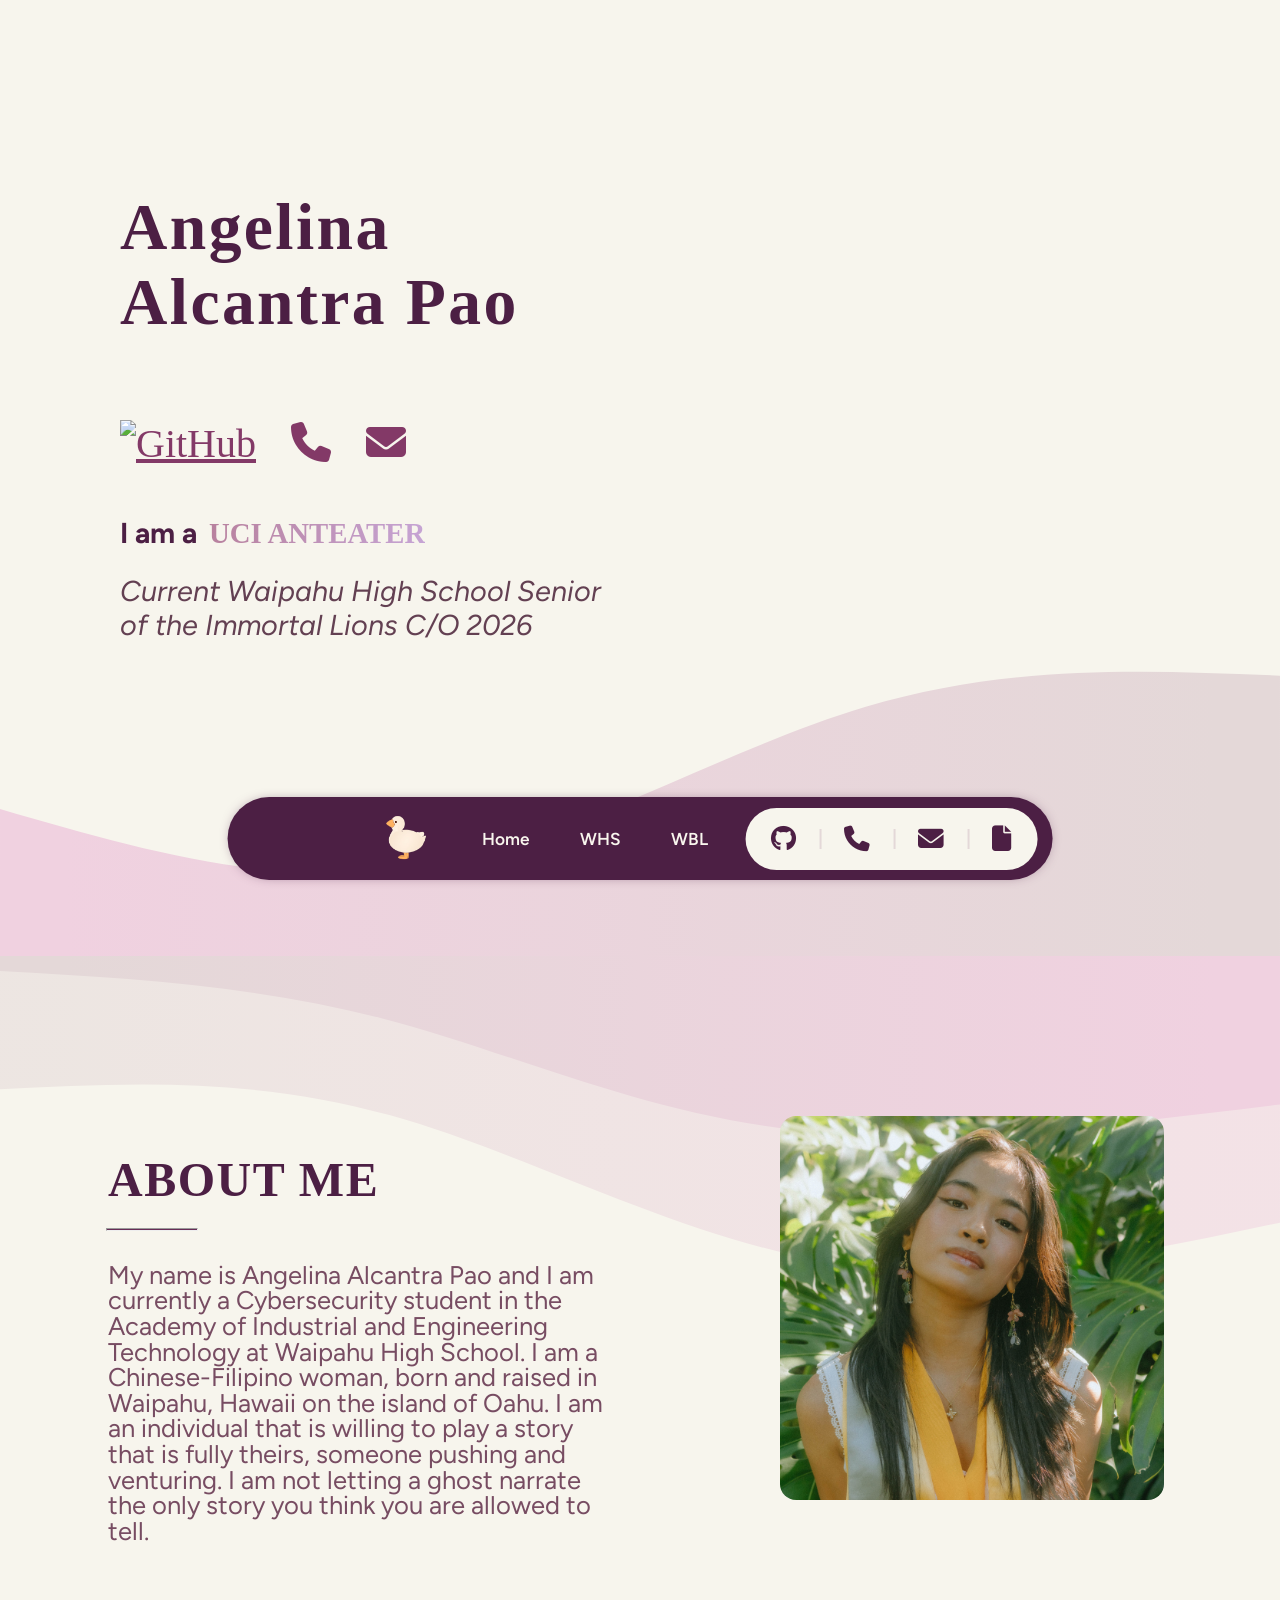
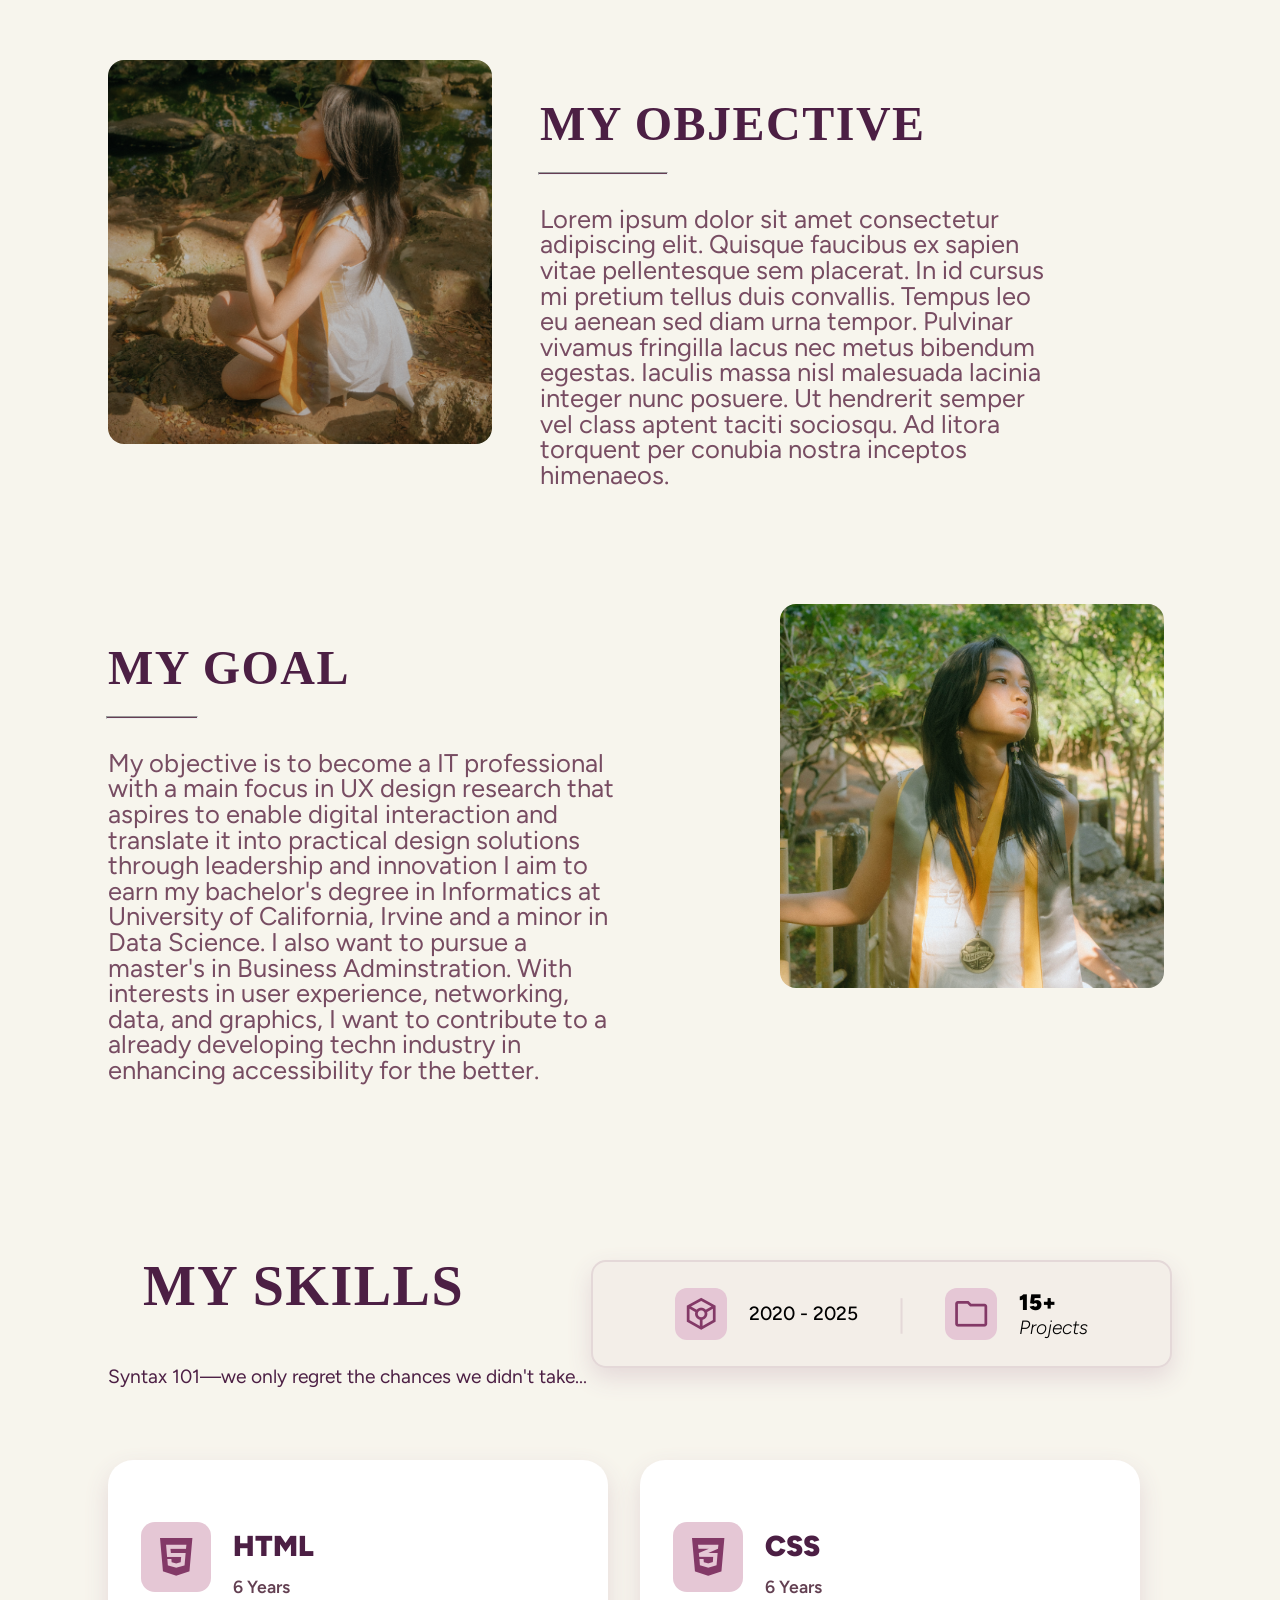
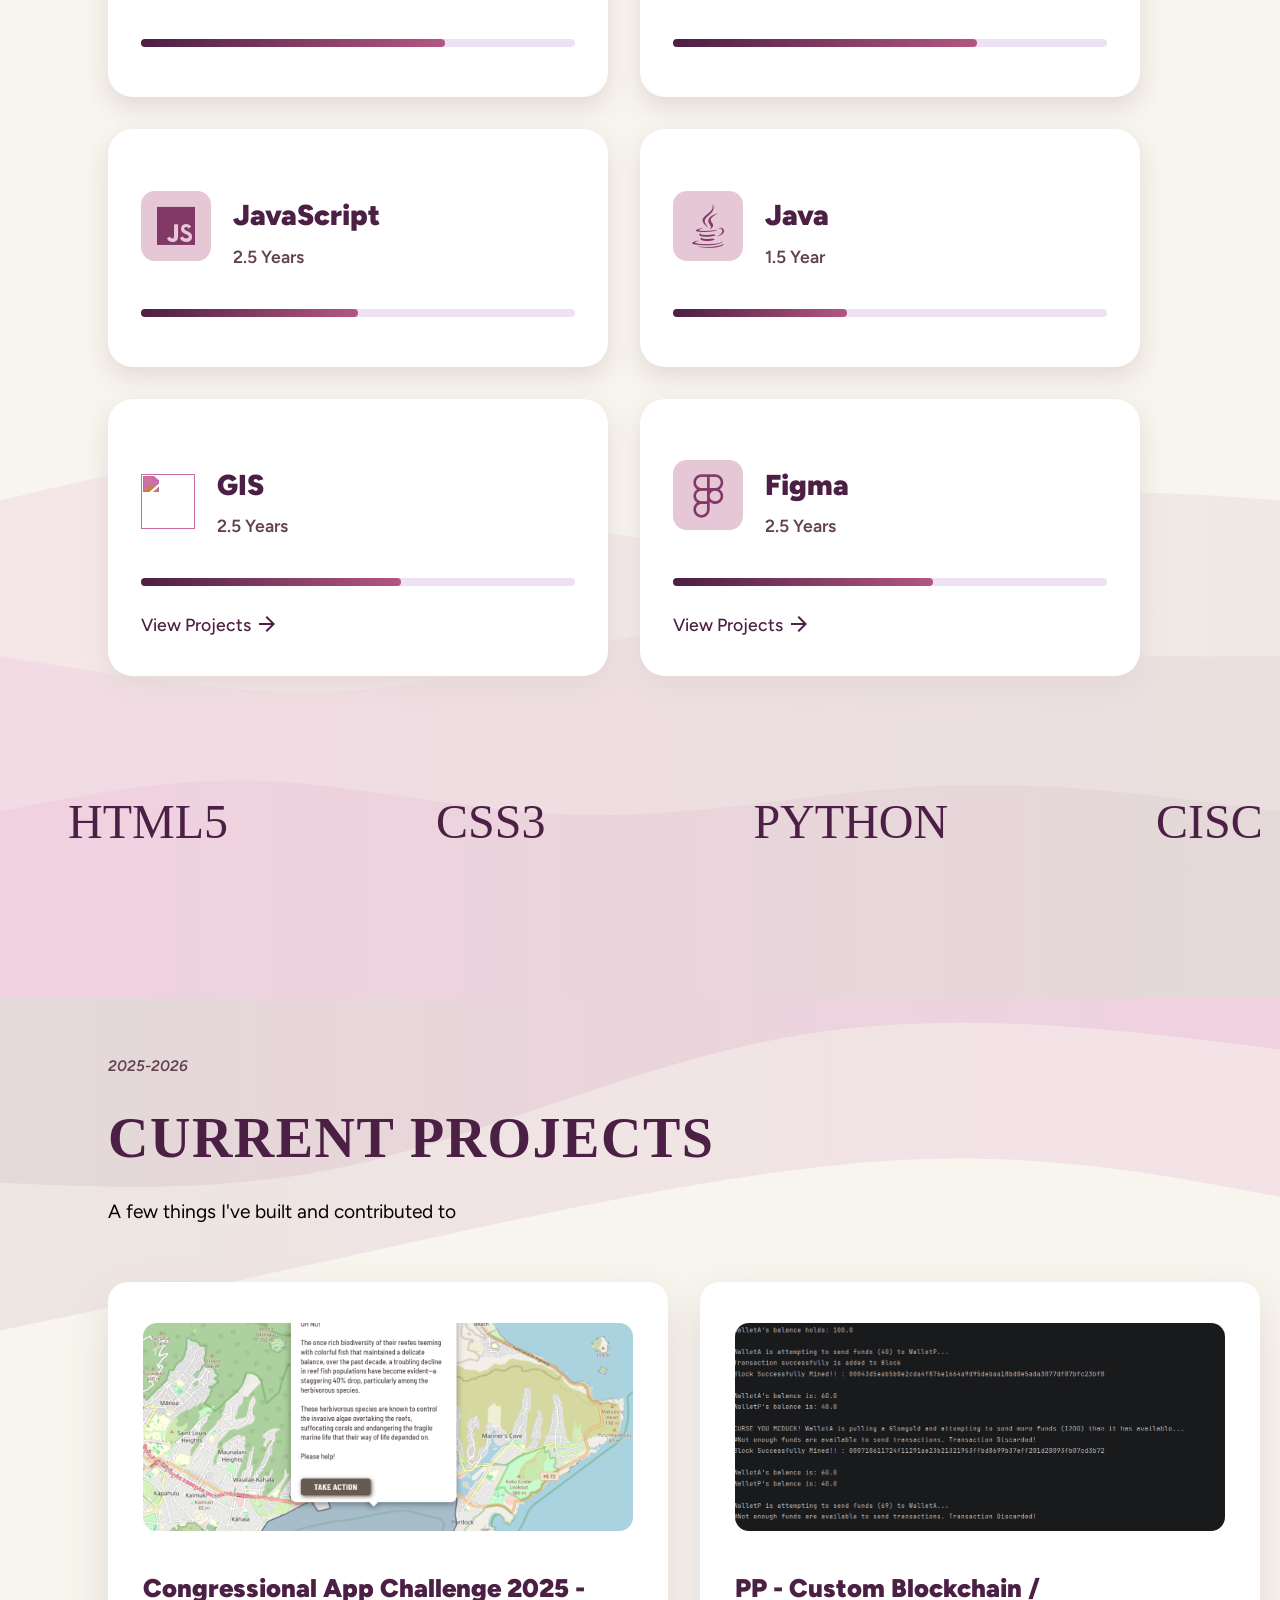
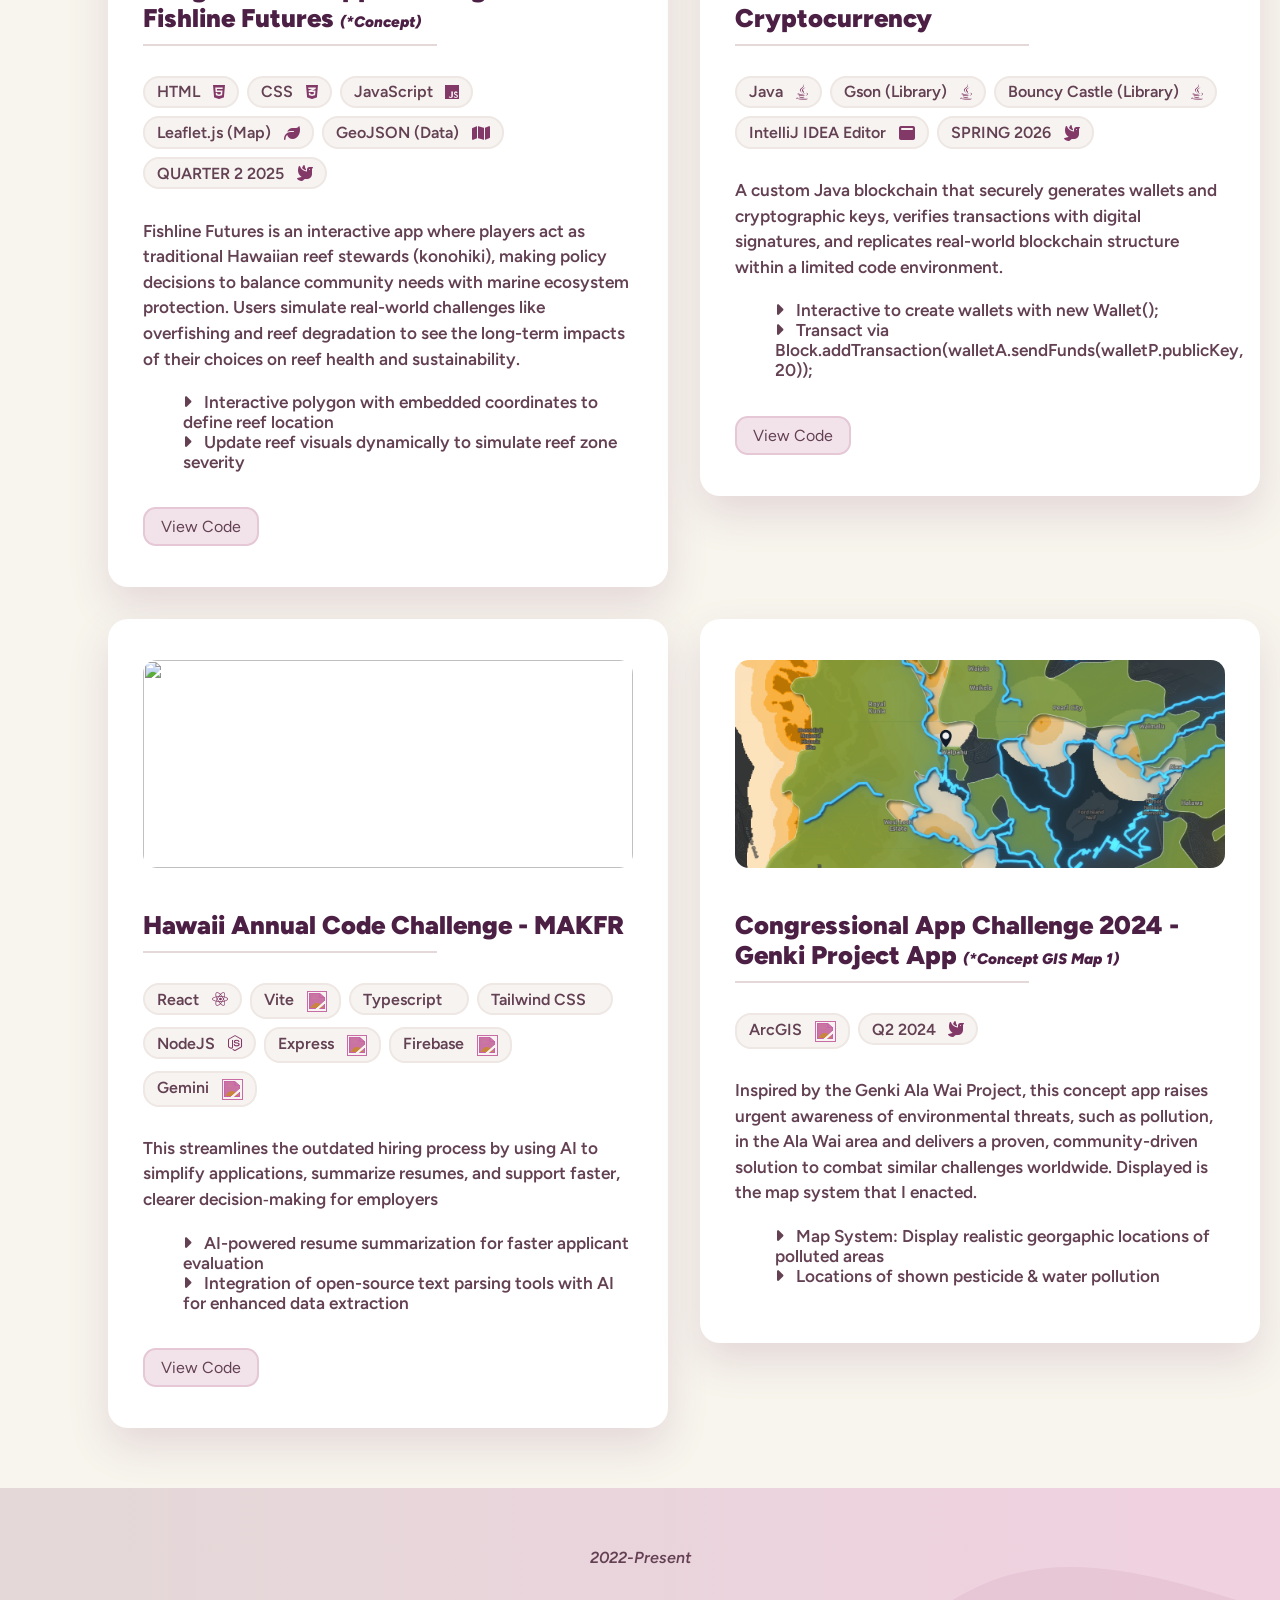
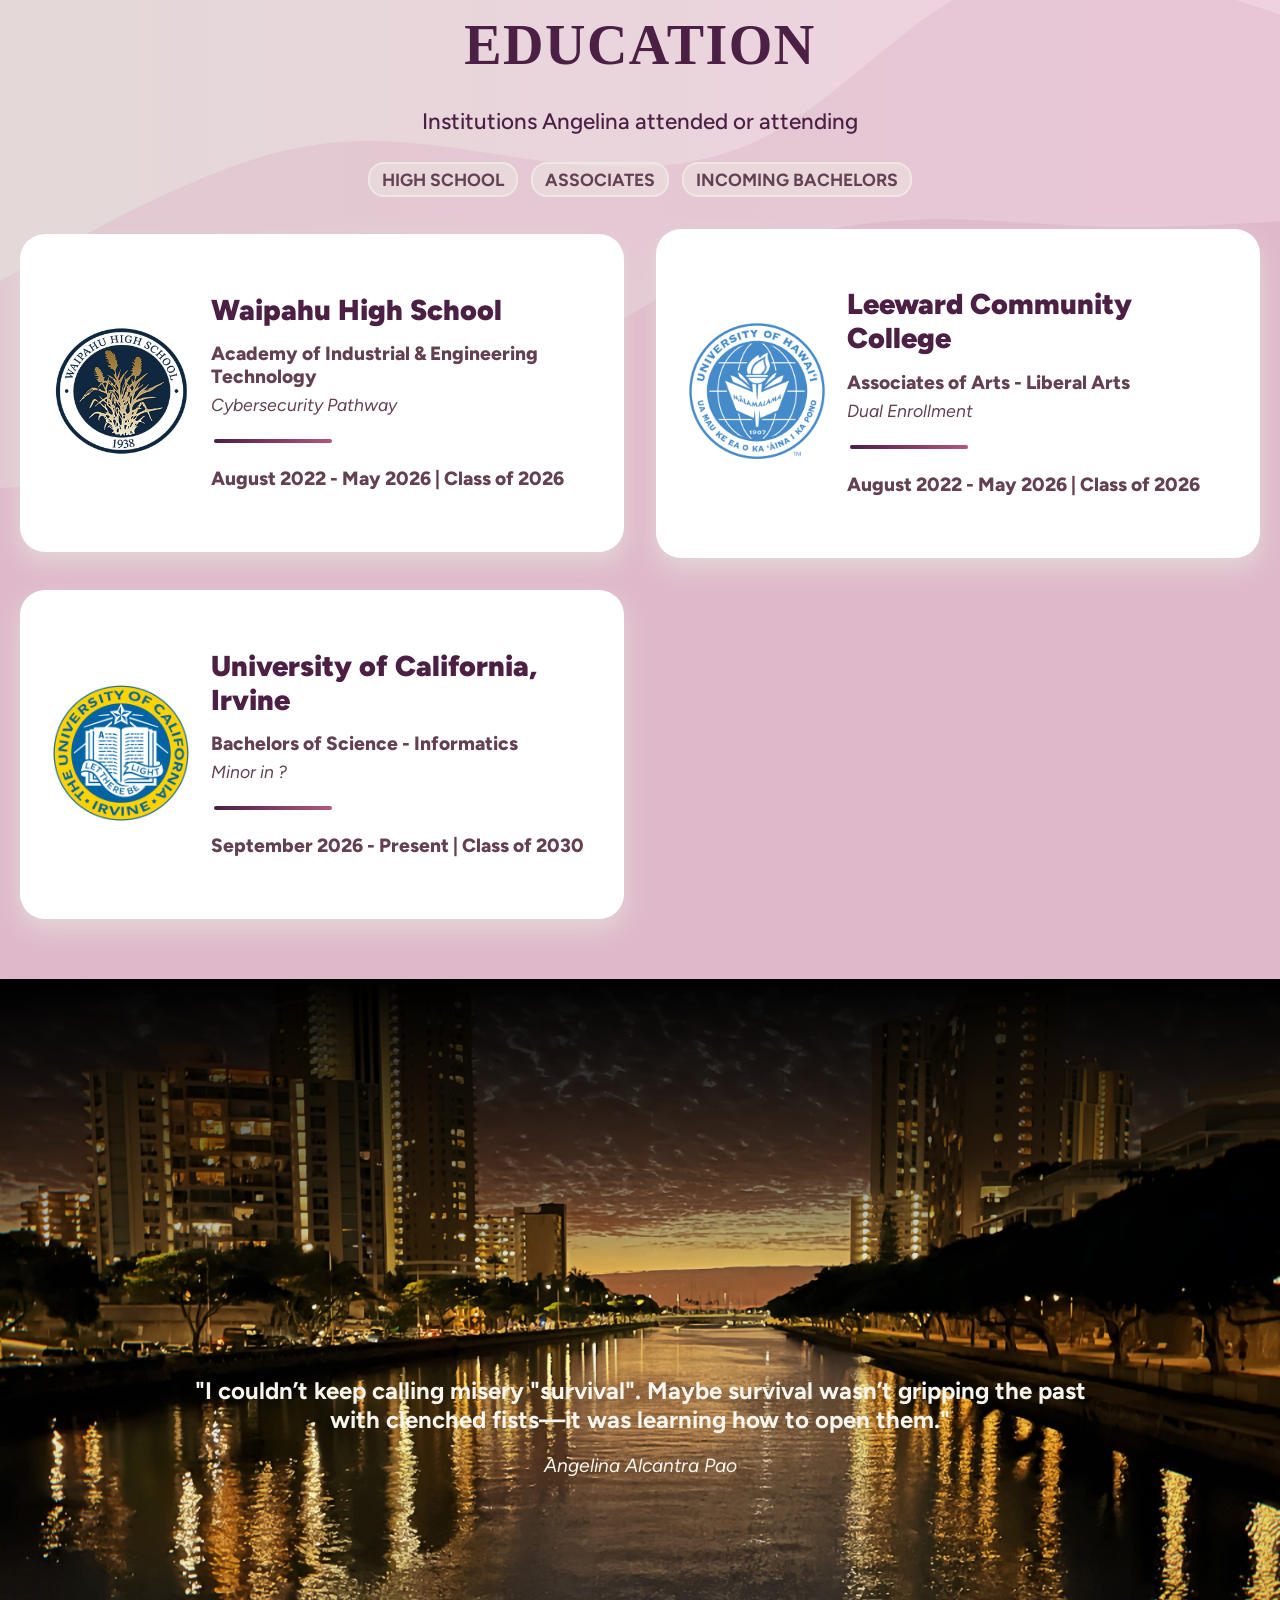
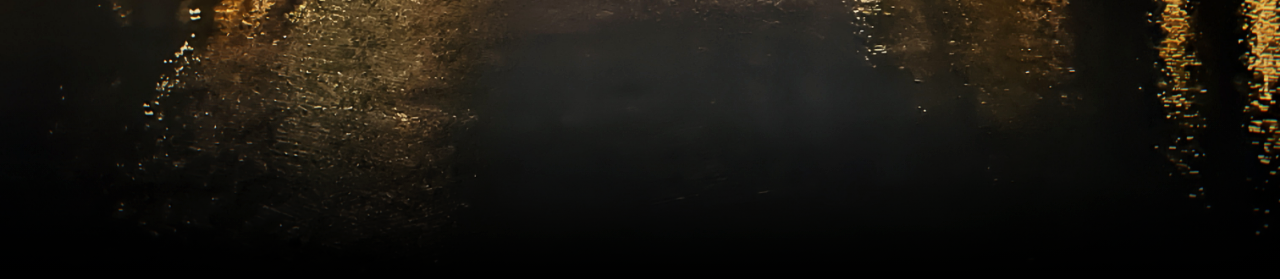
==== index.html @ adacb827 "Transfer high school content to new section and make minor adjustments" ====
<!DOCTYPE html>
<html>
<head>
	<meta charset="utf-8">
    <meta name="viewport" content="width=device-width, initial-scale=1">
    <link rel="stylesheet" type="text/css" href="./Styles/styles.css">

    <!-- BOUNCE CARDS -->
    <script src="./Scripts/bouncecards.js" defer></script>
    <script src="https://cdnjs.cloudflare.com/ajax/libs/gsap/3.12.2/gsap.min.js"></script>

    <!-- DECRYPTED TEXT -->
    <script src="./Scripts/decrypted.js" defer></script>

    <!-- TAGLINE -->
   	<script src="./Scripts/script.js" defer></script>

    <!-- Link to Google Fonts -->

	<link rel="preconnect" href="https://fonts.googleapis.com">
	<link rel="preconnect" href="https://fonts.gstatic.com" crossorigin>
	<link rel="stylesheet" href="https://fonts.googleapis.com/css2?family=Material+Symbols+Outlined:opsz,wght,FILL,GRAD@20..48,100..700,0..1,-50..200" />
	<link href="https://fonts.googleapis.com/css2?family=BBH+Hegarty&family=Figtree:ital,wght@0,300..900;1,300..900&display=swap" rel="stylesheet">

    <!-- Linking Font Awesome for Icons -->
    <link rel="stylesheet" href="https://cdnjs.cloudflare.com/ajax/libs/font-awesome/6.7.2/css/all.min.css">

	<title>Electronic Portfolio</title>
</head>
<body>
	<nav>
		<ul class="">
			<div class="bottomMenu" id="bottomNav">
				<img class="" style="float:left; padding-right: 100px; ">
				

				<!-- SECTIONS ORGANIZATION -->
				<a class="logo">
    				<img src="Public/pictures/logo.png" alt="logo" class="nav-logo">
  				</a>
				<a class="Home" href="#Home">Home</a>
				<a class="whs" href="whs.html">WHS</a>
				<a href="wbl.html">WBL</a>
				<div class="contact-pill">
					<a href="https://github.com/aiea-nglnx" class="contact-icon"><i class="fa-brands fa-github"></i></a>
					<div class="contact-divider"></div>
					<a href="tel:+18087458751" class="contact-icon" title="+1 (808) 745-8751"><i class="fa-solid fa-phone"></i></a>
					<div class="contact-divider"></div>
					<a href="https://mail.google.com/mail/?view=cm&fs=1&tf=1&to=aiea.7nglnx@gmail.com" target="_blank" rel="noopener noreferrer" class="contact-icon" title="aiea.7nglnx@gmail.com"><i class="fa-solid fa-envelope"></i></a>
					<div class="contact-divider"></div>
					<a href="https://docs.google.com/document/d/1FkTP6e7TiC8RPadERN7tgYGSp9XbB6BeW2BnOM1gdoQ/edit?usp=sharing" target="_blank" rel="noopener noreferrer" class="contact-icon" title="Resume"><i class="fa-solid fa-file"></i></a>
				</div>

			</div>
		</ul>
	</nav>

	<main>
		<!--HOMESCREEN -->
		<section class="portfolio-section" id="Home">
			<h1 class="name">Angelina <br>Alcantra Pao</h1>

			<div class="contact-list">
				<a href="https://github.com/aiea-nglnx" class="contact-link" title="@aiea-nglnx"><img src="https://img.shields.io/badge/GitHub-%2370405B?style=flat&logo=github&color=%2370405B" alt="GitHub" style="height:2rem"></a>
                <a href="tel:+18087458751" class="contact-link" title="+1 (808) 745-8751"><i class="fa-solid fa-phone"></i></a>
                <a href="https://mail.google.com/mail/?view=cm&fs=1&tf=1&to=aiea.7nglnx@gmail.com" target="_blank" rel="noopener noreferrer" class="contact-link" title="aiea.7nglnx@gmail.com"><i class="fa-solid fa-envelope"></i></a>
			</div>

			<h2 class="tagline">
				<span>I am a </span>
				<span id="IAm"></span>
				<br>
			</h2>
			<div id="decrypted-root">
				<div id="line1"></div>
				<div id="line2"></div>
			</div>

			<svg class="home-bg" width="100%" height="100%" id="svg" viewBox="0 0 1440 390" xmlns="http://www.w3.org/2000/svg" class="transition duration-300 ease-in-out delay-150"><defs><linearGradient id="gradient" x1="0%" y1="50%" x2="100%" y2="50%"><stop offset="5%" stop-color="#f0d1e0"></stop><stop offset="95%" stop-color="#e4d8d8"></stop></linearGradient></defs><path d="M 0,400 L 0,225 C 158.66666666666669,271.1333333333333 317.33333333333337,317.2666666666667 481,289 C 644.6666666666666,260.7333333333333 813.3333333333333,158.06666666666666 974,110 C 1134.6666666666667,61.933333333333344 1287.3333333333335,68.46666666666667 1440,75 L 1440,400 L 0,400 Z" stroke="none" stroke-width="0" fill="url(#gradient)" fill-opacity="1" class="transition-all duration-300 ease-in-out delay-150 path-0"></path></svg>
		</section>
	</main>
	<section class="about-section" id="About">
		<svg class="about-bg" width="100%" height="100%" id="svg" viewBox="0 0 1440 390" xmlns="http://www.w3.org/2000/svg" class="transition duration-300 ease-in-out delay-150"><defs><linearGradient id="gradient" x1="0%" y1="50%" x2="100%" y2="50%"><stop offset="5%" stop-color="#f0d1e0"></stop><stop offset="95%" stop-color="#e4d8d8"></stop></linearGradient></defs><path d="M 0,400 L 0,100 C 169.86666666666667,63.733333333333334 339.73333333333335,27.46666666666667 509,56 C 678.2666666666667,84.53333333333333 846.9333333333334,177.86666666666667 1002,221 C 1157.0666666666666,264.1333333333333 1298.5333333333333,257.06666666666666 1440,250 L 1440,400 L 0,400 Z" stroke="none" stroke-width="0" fill="url(#gradient)" fill-opacity="0.53" class="transition-all duration-300 ease-in-out delay-150 path-0" transform="rotate(-180 720 200)"></path><defs><linearGradient id="gradient" x1="0%" y1="50%" x2="100%" y2="50%"><stop offset="5%" stop-color="#f0d1e0"></stop><stop offset="95%" stop-color="#e4d8d8"></stop></linearGradient></defs><path d="M 0,400 L 0,233 C 195.33333333333331,209 390.66666666666663,185 559,206 C 727.3333333333334,227 868.6666666666667,293 1011,330 C 1153.3333333333333,367 1296.6666666666665,375 1440,383 L 1440,400 L 0,400 Z" stroke="none" stroke-width="0" fill="url(#gradient)" fill-opacity="1" class="transition-all duration-300 ease-in-out delay-150 path-1" transform="rotate(-180 720 200)"></path></svg>
		<div class="me" id="container">
			<div class="me-text" id="text-container">
				<h2 class="title">About Me</h2>
				<hr class="divider">

				<p>My name is Angelina Alcantra Pao and I am currently a Cybersecurity student in the Academy of Industrial and Engineering Technology at Waipahu High School. I am a Chinese-Filipino woman, born and raised in Waipahu, Hawaii on the island of Oahu. I am an individual that is willing to play a story that is fully theirs, someone pushing and venturing. I am not letting a ghost narrate the only story you think you are allowed to tell.</p>
			</div>
			<!-- Image Insert -->
			<img class="about-photo" id="me-photo" src="Public\pictures\IMG_5667.JPG">
		</div>
		
		<div class="objective" id="container">
			<!-- Image Insert -->
			<img class="about-photo" id="obj-photo"src="Public\pictures\IMG_5637.JPG">
			<div class="objective-text" id="text-container">
				<h2 class="title">My Objective</h2>
				<hr class="divider2">

				<p>Lorem ipsum dolor sit amet consectetur adipiscing elit. Quisque faucibus ex sapien vitae pellentesque sem placerat. In id cursus mi pretium tellus duis convallis. Tempus leo eu aenean sed diam urna tempor. Pulvinar vivamus fringilla lacus nec metus bibendum egestas. Iaculis massa nisl malesuada lacinia integer nunc posuere. Ut hendrerit semper vel class aptent taciti sociosqu. Ad litora torquent per conubia nostra inceptos himenaeos.</p>
			</div>
		</div>	

		<div class="goal" id="container">
			<div class="goal-text" id="text-container">
				<h2 class="title">My Goal</h2>
				<hr class="divider3">

				<p>My objective is to become a IT professional with a main focus in UX design research that aspires to enable digital interaction and translate it into practical design solutions through leadership and innovation I aim to earn my bachelor's degree in Informatics at University of California, Irvine and a minor in Data Science. I also want to pursue a master's in Business Adminstration. With interests in user experience, networking, data, and graphics, I want to contribute to a already developing techn industry in enhancing accessibility for the better.</p>
			</div>

			<!-- Image Insert -->
			<img class="about-photo" id="goal-photo" src="Public\pictures\IMG_5640.JPG">
		</div>		
	</section>
	
	<section class="skills-section" id="Skills">
		<div class="skills-header">
			<div>
				<h1 class="title">My Skills</h1>
				<p class="section-subtitle">Syntax 101—we only regret the chances we didn't take...</p>
			</div>

			<div class="box">
				<div class="item"><span class="material-symbols-outlined" id="icon">token</span>2020 - 2025</div>
				<div class="item-line">|</div>
				<div class="item">
					<span class="material-symbols-outlined" id="icon">folder</span>
					<div class="stat-row">
						<div class="one">15+</div>
						<div class="emp">Projects</div>
					</div>
					
				</div>
			</div>
		</div>

		<div class="skill-container">
			<div class="skill-grid">
			<article class="skill-card">
				<div class="card-header">
					<div class="skill-icon"><i class="fa-brands fa-html5" id="icon2"></i></div>

					<div class="skill-text">
						<h3 class="card-title">HTML</h3>
						<p class="info">6 Years</p>
					</div>
					
				</div>
				<div class="skill-bar">
					<div class="skill-progress html"></div>
				</div>
			</article>

			<article class="skill-card">
				<div class="card-header">
					<div class="skill-icon"><i class="fa-brands fa-css3-alt" id="icon2"></i></div>
					
					<div class="skill-text">
						<h3 class="card-title">CSS</h3>
						<p class="info">6 Years</p>
					</div>
				</div>
				<div class="skill-bar">
					<div class="skill-progress css"></div>
				</div>
			</article>

			<article class="skill-card">
				<div class="card-header">
					<div class="skill-icon"><i class="fa-brands fa-js" id="icon2"></i></div>
					
					<div class="skill-text">
						<h3 class="card-title">JavaScript</h3>
						<p class="info">2.5 Years</p>
					</div>
				</div>
				<div class="skill-bar">
					<div class="skill-progress js"></div>
				</div>
			</article>

			<article class="skill-card">
				<div class="card-header">
					<div class="skill-icon"><i class="fa-brands fa-java" id="icon2"></i></div>
					
					<div class="skill-text">
						<h3 class="card-title">Java</h3>
						<p class="info">1.5 Year</p>
					</div>
				</div>
				<div class="skill-bar">
					<div class="skill-progress java"></div>
				</div>
			</article>

			<article class="skill-card">
				<div class="card-header">
					<div class="skill-icon"><img src="https://simpleicons.org/icons/arcgis.svg"id="icon2img"></div>
					
					<div class="skill-text">
						<h3 class="card-title">GIS</h3>
						<p class="info">2.5 Years</p>
					</div>
				</div>
				
				<div class="skill-bar">
					<div class="skill-progress gis"></div>
				</div>
				<div class="card-link">View Projects<span class="material-symbols-outlined">arrow_forward</span></div>

			</article>

			<article class="skill-card">
				<div class="card-header">
					<div class="skill-icon"><i class="fa-brands fa-figma" id="icon2"></i></div>
				
					<div class="skill-text">
						<h3 class="card-title">Figma</h3>
						<p class="info">2.5 Years</p>
					</div>
				</div>			
				<div class="skill-bar">
					<div class="skill-progress figma"></div>
				</div>
				<div class="card-link">View Projects<span class="material-symbols-outlined">arrow_forward</span></div>
			</article>
		</div>
		</div>		
			
		<div class="skill-loop">
				<div class="skills">
					<div class="skills-group" id="knowledge">HTML5</div>
					<div class="skills-group" id="knowledge">CSS3</div>
					<div class="skills-group" id="knowledge">Python</div>
					<div class="skills-group" id="knowledge">Cisco</div>
					<div class="skills-group" id="knowledge">ArcGIS</div>
					<div class="skills-group" id="knowledge">Figma</div>
					<div class="skills-group" id="knowledge">SQL</div>
					<div class="skills-group" id="knowledge">Git</div>
					<div class="skills-group" id="knowledge">Github</div>
					<div class="skills-group" id="knowledge">Java</div>
					<div class="skills-group" id="knowledge">JavaScript</div>
					<div class="skills-group" id="knowledge">Slack</div>

				</div>
				<div aria-hidden class="skills">
					<div class="skills-group" id="knowledge">HTML5</div>
					<div class="skills-group" id="knowledge">CSS3</div>
					<div class="skills-group" id="knowledge">Python</div>
					<div class="skills-group" id="knowledge">Cisco</div>
					<div class="skills-group" id="knowledge">ArcGIS</div>
					<div class="skills-group" id="knowledge">Figma</div>
					<div class="skills-group" id="knowledge">SQL</div>
					<div class="skills-group" id="knowledge">Git</div>
					<div class="skills-group" id="knowledge">Github</div>
					<div class="skills-group" id="knowledge">Java</div>
					<div class="skills-group" id="knowledge">JavaScript</div>
					<div class="skills-group" id="knowledge">Slack</div>
				</div>
				
		</div>
		
		<svg class="skill-bg" width="100%" height="100%" id="svg" viewBox="0 0 1440 690" xmlns="http://www.w3.org/2000/svg" class="transition duration-300 ease-in-out delay-150"><defs><linearGradient id="gradient" x1="0%" y1="50%" x2="100%" y2="50%"><stop offset="5%" stop-color="#f0d1e0"></stop><stop offset="95%" stop-color="#e4d8d8"></stop></linearGradient></defs><path d="M 0,700 L 0,131 C 134.39285714285714,98.75 268.7857142857143,66.5 385,82 C 501.2142857142857,97.5 599.2500000000001,160.75 721,173 C 842.7499999999999,185.25 988.2142857142856,146.5 1112,131 C 1235.7857142857144,115.50000000000001 1337.8928571428573,123.25 1440,131 L 1440,700 L 0,700 Z" stroke="none" stroke-width="0" fill="url(#gradient)" fill-opacity="0.4" class="transition-all duration-300 ease-in-out delay-150 path-0"></path><defs><linearGradient id="gradient" x1="0%" y1="50%" x2="100%" y2="50%"><stop offset="5%" stop-color="#f0d1e0"></stop><stop offset="95%" stop-color="#e4d8d8"></stop></linearGradient></defs><path d="M 0,700 L 0,306 C 141.3571428571429,329.7857142857143 282.7142857142858,353.57142857142856 405,344 C 527.2857142857142,334.42857142857144 630.4999999999998,291.5 750,280 C 869.5000000000002,268.5 1005.2857142857144,288.42857142857144 1123,298 C 1240.7142857142856,307.57142857142856 1340.3571428571427,306.7857142857143 1440,306 L 1440,700 L 0,700 Z" stroke="none" stroke-width="0" fill="url(#gradient)" fill-opacity="0.53" class="transition-all duration-300 ease-in-out delay-150 path-1"></path><defs><linearGradient id="gradient" x1="0%" y1="50%" x2="100%" y2="50%"><stop offset="5%" stop-color="#f0d1e0"></stop><stop offset="95%" stop-color="#e4d8d8"></stop></linearGradient></defs><path d="M 0,700 L 0,481 C 97.39285714285714,461.17857142857144 194.78571428571428,441.35714285714283 305,447 C 415.2142857142857,452.64285714285717 538.25,483.75 666,485 C 793.75,486.25 926.2142857142858,457.64285714285717 1056,452 C 1185.7857142857142,446.35714285714283 1312.892857142857,463.67857142857144 1440,481 L 1440,700 L 0,700 Z" stroke="none" stroke-width="0" fill="url(#gradient)" fill-opacity="1" class="transition-all duration-300 ease-in-out delay-150 path-2"></path></svg>

	</section>

	

	<section class="project-section" id="Projects">	
		<svg class="project-bg" width="100%" height="100%" id="svg" viewBox="0 0 1440 490" xmlns="http://www.w3.org/2000/svg" class="transition duration-300 ease-in-out delay-150"><defs><linearGradient id="gradient" x1="0%" y1="50%" x2="100%" y2="50%"><stop offset="5%" stop-color="#f0d1e0"></stop><stop offset="95%" stop-color="#e4d8d8"></stop></linearGradient></defs><path d="M 0,500 L 0,275 C 136.2666666666667,301.26666666666665 272.5333333333334,327.53333333333336 452,315 C 631.4666666666666,302.46666666666664 854.1333333333334,251.1333333333333 1026,213 C 1197.8666666666666,174.8666666666667 1318.9333333333334,149.93333333333334 1440,125 L 1440,500 L 0,500 Z" stroke="none" stroke-width="0" fill="url(#gradient)" fill-opacity="0.53" class="transition-all duration-300 ease-in-out delay-150 path-0" transform="rotate(-180 720 250)"></path><defs><linearGradient id="gradient" x1="0%" y1="50%" x2="100%" y2="50%"><stop offset="5%" stop-color="#f0d1e0"></stop><stop offset="95%" stop-color="#e4d8d8"></stop></linearGradient></defs><path d="M 0,500 L 0,441 C 180.5333333333333,463.5333333333333 361.0666666666666,486.06666666666666 535,458 C 708.9333333333334,429.93333333333334 876.2666666666669,351.26666666666665 1026,315 C 1175.7333333333331,278.73333333333335 1307.8666666666666,284.8666666666667 1440,291 L 1440,500 L 0,500 Z" stroke="none" stroke-width="0" fill="url(#gradient)" fill-opacity="1" class="transition-all duration-300 ease-in-out delay-150 path-1" transform="rotate(-180 720 250)"></path></svg>


		<div class="projects-header">
			<span class="years">2025-2026</span>
			<h1 class="title">Current Projects</h1>
			<p class="subtitle">A few things I've built and contributed to</p>

		</div>

		<div class="projects-row">
			<!-- CARD 1 -->
			<article class="project-card">
				<div class="project-content">
					<div class="project-preview"><img class="proj" src="Public/pictures/fishlines.png"></div>
					
					<div class="project-text">
						<h3 class="project-title">Congressional App Challenge 2025 - Fishline Futures <span>(*Concept)</span></h3>

						<div class="bar">
						</div>
						<div class="project-tech">
							<div class="pill">HTML<i class="fa-brands fa-html5" id="project-icon"></i></div>	
							<div class="pill">CSS<i class="fa-brands fa-css3-alt" id="project-icon"></i></div>	
							<div class="pill">JavaScript<i class="fa-brands fa-js" id="project-icon"></i></div>
							<div class="pill">Leaflet.js (Map)<i class="fa-solid fa-leaf" id="project-icon"></i></div>	
							<div class="pill">GeoJSON (Data)<i class="fa-solid fa-map" id="project-icon"></i></div>
							<div class="pill">QUARTER 2 2025<i class="fa-solid fa-dove" id="project-icon"></i></div>	

						</div>

						<div class="project-info">
				        	<p class="project-desc">Fishline Futures is an interactive app where players act as traditional Hawaiian reef stewards (konohiki), making policy decisions to balance community needs with marine ecosystem protection. Users simulate real-world challenges like overfishing and reef degradation to see the long-term impacts of their choices on reef health and sustainability.
				        		<ul>	
				        			<li><em><i class="fa-solid fa-caret-right" id="list-icon"></i></em>Interactive polygon with embedded coordinates to define reef location</li>
				        			<li><em><i class="fa-solid fa-caret-right" id="list-icon"></i></em>Update reef visuals dynamically to simulate reef zone severity</li>
				        		</ul>
				        	</p>
				        	<div class="project-links">
				        		<a href="https://github.com/aiea-nglnx/FishLine-Futures.git" class="link-btn">View Code</a>
				        	</div>
				    	</div>
					</div>
				</div>
			</article>

			<article class="project-card">
				<div class="project-content">
					<div class="project-preview"><img class="proj" src="Public/pictures/projectBlock.png"></div>
					
					<div class="project-text">
						<h3 class="project-title">PP - Custom Blockchain / Cryptocurrency</h3>

						<div class="bar">
						</div>
						<div class="project-tech">
							<div class="pill">Java<i class="fa-brands fa-java" id="project-icon"></i></div>
							<div class="pill">Gson (Library)<i class="fa-brands fa-java" id="project-icon"></i></div>
							<div class="pill">Bouncy Castle (Library)<i class="fa-brands fa-java" id="project-icon"></i></div>		
							<div class="pill">IntelliJ IDEA Editor <i class="fa-solid fa-window-maximize" id="project-icon"></i></div>
							<div class="pill">SPRING 2026<i class="fa-solid fa-dove" id="project-icon"></i></div>		
						</div>

						<div class="project-info">
				        	<p class="project-desc">A custom Java blockchain that securely generates wallets and cryptographic keys, verifies transactions with digital signatures, and replicates real-world blockchain structure within a limited code environment.
				        		<ul>	
				        			<li><em><i class="fa-solid fa-caret-right" id="list-icon"></i></em>Interactive to create wallets with new Wallet();</li>
				        			<li><em><i class="fa-solid fa-caret-right" id="list-icon"></i></em>Transact via Block.addTransaction(walletA.sendFunds(walletP.publicKey, 20));</li>
				        		</ul>


				        	</p>
				        	<div class="project-links">
				        		<a href="https://github.com/aiea-nglnx/DuckBlockChain.git" class="link-btn">View Code</a>
				        	</div>
				    	</div>
					</div>
				</div>
			</article>

			<article class="project-card">
				<div class="project-content">
					<div class="project-preview"><img class="proj" src="https://picsum.photos/700/400?grayscale"></div>
					
					<div class="project-text">
						<h3 class="project-title">Hawaii Annual Code Challenge - MAKFR</h3>

						<div class="bar">
						</div>
						<div class="project-tech">
							<div class="pill">React<i class="fa-brands fa-react" id="project-icon"></i></div>	
							<div class="pill">Vite<img src="https://simpleicons.org/icons/vite.svg" id="project-iconimg"></div>	
							<div class="pill">Typescript<i class="fa-brands fa-typescript" id="project-icon"></i></div>
							<div class="pill">Tailwind CSS<i class="fa-brands fa-tailwind-css" id="project-icon"></i></div>	
							<div class="pill">NodeJS<i class="fa-brands fa-node-js" id="project-icon"></i></div>
							<div class="pill">Express<img src="https://simpleicons.org/icons/express.svg" id="project-iconimg"></div>
							<div class="pill">Firebase<img src="https://simpleicons.org/icons/firebase.svg" id="project-iconimg"></div>
							<div class="pill">Gemini<img src="https://simpleicons.org/icons/googlegemini.svg" id="project-iconimg"></div>
						</div>

						<div class="project-info">
				        	<p class="project-desc">This streamlines the outdated hiring process by using AI to simplify applications, summarize resumes, and support faster, clearer decision‑making for employers
				        		<ul>	
				        			<li><em><i class="fa-solid fa-caret-right" id="list-icon"></i></em>AI-powered resume summarization for faster applicant evaluation</li>
				        			<li><em><i class="fa-solid fa-caret-right" id="list-icon"></i></em>Integration of open-source text parsing tools with AI for enhanced data extraction</li>
				        		</ul>

				        	</p>
				        	<div class="project-links">
				        		<a href="https://github.com/HACC25/MAKFR.git" class="link-btn">View Code</a>
				        	</div>
				    	</div>
					</div>
				</div>
			</article>

			<article class="project-card">
				<div class="project-content">
					<div class="project-preview"><img class="proj" src="Public/pictures/agriculture-use.png"></div>
					
					<div class="project-text">
						<h3 class="project-title">Congressional App Challenge 2024 - Genki Project App <span>(*Concept GIS Map 1)</span></h3>

						<div class="bar">
						</div>
						<div class="project-tech">
							<div class="pill">ArcGIS<img src="https://simpleicons.org/icons/arcgis.svg" id="project-iconimg"></div>	
							<div class="pill">Q2 2024<i class="fa-solid fa-dove" id="project-icon"></i></div>
						</div>

						<div class="project-info">
				        	<p class="project-desc">Inspired by the Genki Ala Wai Project, this concept app raises urgent awareness of environmental threats, such as pollution, in the Ala Wai area and delivers a proven, community-driven solution to combat similar challenges worldwide. Displayed is the map system that I enacted.
				        		<ul>	
				        			<li><em><i class="fa-solid fa-caret-right" id="list-icon"></i></em>Map System: Display realistic georgaphic locations of polluted areas</li>
				        			<li><em><i class="fa-solid fa-caret-right" id="list-icon"></i></em>Locations of shown pesticide & water pollution</li>
				        		</ul>
				        	</p>			
				    	</div>
					</div>
				</div>
			</article>


		</div>
	</section>	

	<section class="ed-section" id="Extracurriculars">
		<svg class="ed-bg" width="100%" height="100%" id="svg" viewBox="0 0 1440 690" xmlns="http://www.w3.org/2000/svg" class="transition duration-300 ease-in-out delay-150"><defs><linearGradient id="gradient" x1="32%" y1="3%" x2="68%" y2="97%"><stop offset="5%" stop-color="#dfb9cd"></stop><stop offset="95%" stop-color="#e4d8d8"></stop></linearGradient></defs><path d="M 0,700 L 0,325 C 75.42583732057417,320.53110047846894 150.85167464114835,316.06220095693783 245,321 C 339.14832535885165,325.93779904306217 452.01913875598086,340.2822966507177 575,297 C 697.9808612440191,253.71770334928232 831.0717703349281,152.80861244019138 916,102 C 1000.9282296650719,51.19138755980861 1037.6937799043062,50.483253588516746 1117,46 C 1196.3062200956938,41.516746411483254 1318.153110047847,33.25837320574163 1440,25 L 1440,700 L 0,700 Z" stroke="none" stroke-width="0" fill="url(#gradient)" fill-opacity="0.53" class="transition-all duration-300 ease-in-out delay-150 path-0" transform="rotate(-180 720 350)"></path><defs><linearGradient id="gradient" x1="32%" y1="3%" x2="68%" y2="97%"><stop offset="5%" stop-color="#dfb9cd"></stop><stop offset="95%" stop-color="#e4d8d8"></stop></linearGradient></defs><path d="M 0,700 L 0,558 C 110.19138755980862,594.421052631579 220.38277511961724,630.8421052631579 315,599 C 409.61722488038276,567.1578947368421 488.6602870813397,467.05263157894734 577,421 C 665.3397129186603,374.94736842105266 762.9760765550238,382.94736842105266 852,396 C 941.0239234449762,409.05263157894734 1021.4354066985647,427.1578947368421 1118,405 C 1214.5645933014353,382.8421052631579 1327.2822966507176,320.42105263157896 1440,258 L 1440,700 L 0,700 Z" stroke="none" stroke-width="0" fill="url(#gradient)" fill-opacity="1" class="transition-all duration-300 ease-in-out delay-150 path-1" transform="rotate(-180 720 350)"></path></svg>

		<div class="ed-header">
			<span class="years">2022-Present</span>

			<h1 class="title">Education</h1>
			<p class="subtitle">Institutions Angelina attended or attending</p>

			<div class="ed-year">
					<div class="pill">High School</div>	
					<div class="pill">Associates</div>	
					<div class="pill">Incoming Bachelors</div>	
			</div>
		</div>  

		<div class="ed-container">
			<div class="ed-grid">
				<article class="ed-card">
					<div class="school-header">
						<div class="school-logo"><img src="Public\pictures\whslogo.png" id="icon3img"></div>

						<div class="school-text">
							<h3 class="school-title">Waipahu High School</h3>

							<p class="info">Academy of Industrial & Engineering Technology</p>
							<p class="info" id="emp">Cybersecurity Pathway</p>


							<div class="bar2">
								<div class="bar2-over whs"></div>
							</div>

							<p class="grad-year">August 2022 - May 2026 | Class of 2026</p>
						</div>
					</div>
				</article>
				<article class="ed-card">
					<div class="school-header">
						<div class="school-logo"><img src="Public\pictures\leewardlogo.png" id="icon3img"></div>

						<div class="school-text">
							<h3 class="school-title">Leeward Community College</h3>

							<p class="info">Associates of Arts - Liberal Arts</p>
							<p class="info" id="emp">Dual Enrollment</p>


							<div class="bar2">
								<div class="bar2-over leeward"></div>
							</div>

							<p class="grad-year">August 2022 - May 2026 | Class of 2026</p>
						</div>
					</div>
				</article>
				<article class="ed-card">
					<div class="school-header">
						<div class="school-logo"><img src="Public\pictures\ucilogo.png" id="icon3img"></div>

						<div class="school-text">
							<h3 class="school-title">University of California, Irvine</h3>

							<p class="info">Bachelors of Science - Informatics</p>
							<p class="info" id="emp">Minor in ?</p>


							<div class="bar2">
								<div class="bar2-over uci"></div>
							</div>

							<p class="grad-year">September 2026 - Present | Class of 2030</p>
						</div>
					</div>
				</article>
			</div>
		</div>		
  </section>

	<section class="ps-section">
		<div id="ps-bg"></div>
		<div class="quote">	
			<h1>"I couldn’t keep calling misery "survival". Maybe survival wasn’t gripping the past with clenched fists—it was learning how to open them."</h1>
			<h4>Angelina Alcantra Pao</h4>
		</div>
		
	</section>

	
</body>
</html>
---- Styles/styles.css ----
/* MAIN BODY CSS */
body {
	margin: 0;
	padding: 0;
	scroll-behavior: smooth;
	background: #F7F5ED;
	overflow-y: scroll;
  overflow-x: hidden;
}

.title {
	text-align: center;
	font-family: 'BBH Hegarty';
	text-transform: uppercase;
	letter-spacing: 1.5px;
	font-size: 3.5rem;
	color: #4C1F44;
}

.bottomMenu {
	position: 	fixed	;
	bottom: 20px;
	left: 50%;
	transform: translateX(-50%);
	background: #4C1F44;
	overflow: hidden;
	padding: 5px 15px;
	border-radius: 50px;
	box-shadow: 0 0px 14px -7px #4C1F44;
	display: flex;
	align-items: center;
	gap: 1.5rem;
	z-index: 10;
}

.bottomMenu a {
	float: left;
	display: block;
	color: #F9F6EE;
	transition: 0.2s;
	text-align: center;
	padding: 7px 13px;
	text-decoration: none;
	font-family: Figtree;
	font-optical-sizing: 	auto;
	font-weight: 600;
	font-size: 1.08rem;
}

.bottomMenu a:hover {
	color: #B9648C;
	transition: 0.2s;
}

.nav-logo {
  height: 55px;
  width: auto;
}

.contact-pill {
	display: flex;
	align-items: 	center;
	background: #F7F5ED;	
	padding: 9px 13px;
	border-radius: 	999px;
	gap: 10px;
}

.contact-pill	a {
	color: #4C1F44;
	text-decoration: 	none;
	font-size: 	1.6rem;
}

.contact-icon:hover	 {
	color: #B9648C;
	bottom: 0.5rem;
	cursor: pointer;
	transform: scale(1.3);
	transition: transform 0.3 ease, color 0.3s;
}

.contact-pill	.contact-divider {
	width: 2px;
	height: 20px;
	background: #E4D8D8;
}

#text-container	.divider {
	width: 7vw;
	margin-top: -1rem;
	display: 	block;
	align-items: 	left;
	align-content: relative;
	margin-left: -0.1rem;
	height: 1.2px;
	background-color: #682C56;

}

.divider2 {
	width: 10vw;
	margin-top: -1rem;
	display: 	block;
	align-content: relative;
	margin-left: -0.1rem;
	height: 1.2px;
	background-color: #663D53;
}

.divider3 {
	width: 7vw;
	margin-top: -1rem;
	display: 	block;
	align-items: 	left;
	align-content: relative;
	margin-left: -0.1rem;
	height: 1.2px;
	background-color: #663D53;
}

/* SECTIONS */
/* PORTFOLIO SECTION */
.portfolio-section {
	height: 100vh;
	position: relative;
	padding: 20px 20px;
}
.name {
	margin-left: 100px;
	padding-top: 	100px;
	font-family: 'BBH Hegarty';
	font-size: 4.1rem;
	letter-spacing: .15rem;
	color: #4C1F44;
}

.contact-list {
	margin-left: 100px;
	padding-top: 25px;
	display: flex;
	flex-direction: row;
	gap: 35px;
	flex-wrap: nowrap;
}
.contact-link {
	position: relative;
  bottom: 0;
  transition: all 150ms;
	font-size: 2.5rem;
	color: #833967;
	transition: 0.2s ease;
}

.contact-link:hover {
	bottom: 0.5rem;
	cursor: pointer;
	transform: scale(1.3);
	transition: transform 0.3 ease, color 0.3s;
} 

/* DECRYPTED TEXT CSS */
#decrypted-root	{
	display: 	flex;
	flex-direction: 	column;
	padding-left: 	100px;
}

.all-letters { 
	font-family: 'Figtree';
	font-size: 1.8rem;
	cursor: pointer;
	font-style: italic;
		white-space: 	normal;

}

.revealed { 
	color: #634052;
}

.encrypted { 
	color: #4C1F44;
}

/* TAGLINE CSS */
.tagline {
	padding-top: 25px;
	font-size: 1.8rem;
	font-family: 	'Figtree';
	font-weight: 700;
	white-space: 	nowrap;
	margin-left: 	100px;
	color: #4C1F44;
}

#IAm {
	margin-left: 5px;
	font-family: 	'BBH Hegarty';
	text-transform: 	uppercase	;
	background: linear-gradient(90deg, #B8819E 0%, #C6A4D4 100%);
  -webkit-background-clip: text;
  -webkit-text-fill-color: transparent;
  animation: gradientShift 8s ease infinite;
  line-height: 	2rem;
	white-space: 	nowrap;

}

/* ABOUT */
.about-section {
	padding: 80px 20px;
	margin: 0 auto;
	position: relative;
	overflow: hidden;
}

.about-bg {
	position: absolute;
	margin: 0;
	padding: 0;
	top: 0;
	left: 0;
	width: 100%;
	height: auto;
	display: block;
	pointer-events: none;
	z-index: 0;
}


#container {
	margin-top: 	4rem;
  width: 100%;
  height: fit-content;
  display: grid;
  grid-template-columns: repeat(2, minmax(0, 1fr));
  grid-template-rows: repeat(1, minmax(0, 1fr));
  grid-auto-flow: column;
  gap: 2.5rem;
  margin: auto;
  top: 0;
  right: 0;
  bottom: 0;
  left: 0;
  position: relative;
  padding-top: 5rem;
  padding-bottom: 5rem;

}

.about-photo {
  width: 	30vw;
  height: 30vw;
  display: block;
  object-fit: cover;
  border-radius: 16px; /* optional, just for style */
}

.about-photo img#me-photo, #me-photo {
	object-position: 50% 20%;
}

.about-photo img#obj-photo, #obj-photo {
	object-position: 50% 70%;
}

.about-photo img#goal-photo, #goal-photo {
	object-position: 50% 60%;
}

#text-container {
  position: relative;
}

#text-container .title {
	color: #4C1F44;
}

#text-container p {
	color: #774C62
}

.me-text h2 {
	font-family: 'BBH Hegarty';
	text-transform: uppercase;
	letter-spacing: 1.5px;
	font-size: 	3rem;
	text-align: left;
}

.me-text {
	font-family: 'Figtree';
	font-weight: 	400;
	font-size: 1.6rem;
	line-height: 	1;
	margin-left: 5.5rem;
	width: 	50vw;
	height: 10vh;
	position: relative;
}

.me-text	p {
	width: 	40vw;
	margin-top: 	2rem;
}

#me-photo {
	margin-left: 7.5rem;
}

.objective-text h2 {
	font-family: 'BBH Hegarty';
	text-transform: uppercase;
	letter-spacing: 1.5px;
	font-size: 3rem;
	text-align: left;

}
.objective-text {
	font-family: 'Figtree';
	font-weight: 	400;
	font-size: 1.6rem;
	line-height: 	1;
	width: 	50vw;
	height: 10vh;
	position: relative;
	right: 	7.5rem;

}

.objective-text	p {
	width: 	40vw;
	margin-top: 	2rem;
}

#obj-photo {
		margin-left: 	5.5rem;
}


.goal-text h2 {
	font-family: 'BBH Hegarty';
	text-transform: uppercase;
	letter-spacing: 1.5px;
	font-size: 	3rem;
	text-align: left;
}
.goal-text	p {
	width: 	40vw;
	margin-top: 	2rem;
}

.goal-text {
	font-family: 'Figtree';
	font-weight: 	400;
	font-size: 1.6rem;
	line-height: 	1;
	margin-left: 5.5rem;
	width: 	50vw;
	height: 10vh;
	position: relative;
}

#goal-photo {
	margin-left: 7.5rem;
}

.home-bg {
	position: absolute;
	margin: 0;
	padding: 0;
	bottom: 0;
	left: 0;
	width: 100%;
	font-size: 50rem;
	height: auto;
	display: block;
	pointer-events: none;
	z-index: -1;
}

/* SIILLS SECTION */
.skills-section {
	display: flex;
	overflow: hidden;
	margin: 0 auto;
	position: relative;
	overflow: hidden;
	padding: 60px 20px;
	flex-direction: column;
}

.skill-bg {
	position: absolute;
	margin: 0;
	padding: 0;
	bottom: 0;
	left: 0;
	width: 100%;
	font-size: 50rem;
	height: auto;
	display: block;
	pointer-events: none;
	z-index: -1;
}

.section-subtitle {
	margin-left: 5.5rem;
	color: #4C1F44;
	display: block;
	align-items: center;
	text-align: 	left;
	gap: 12px;
	margin-bottom: 32px;
	font-size: 	1.2rem;
	font-family: 	'Figtree';
}

.box {
	display: flex;
	gap: 15px;
	margin-right: 5.5rem;
	background: #F3EEE8;
	border: 2px solid #E4D8D8;
	content: 	fit-content	;
	padding: 20px 70px;
	border-radius: 15px;
	font-family: 	'Figtree';
	font-weight: 	500;
	font-size: 	1.2rem;
	box-shadow: 0 10px 25px #E4D8D8;

}

.item {
	display: flex;
	align-items: center;
	gap: 6px;
	padding: 6px 12px;
	white-space: nowrap;
}

.item-line {
	display: flex;
	align-items: center;
	gap: 6px;
	padding: 6px 12px;
	white-space: nowrap;
	font-size: 2.2rem;
	font-weight: 100;
	color: #E4D8D8;
}

.item span {
	width: 22px;
	height: 22px;
	padding: 	15px 15px;
	display: inline-flex;
	align-items: center;
	justify-content: center;
	margin-right: 1rem;
	border-radius: 12px;
	background-color: #E5C7D5;
}

#icon {
		color: #833967;
		font-size: 	2.4rem;
	}

.stat-row {
	flex-direction: column;
}

.stat-row .one {
	font-weight: 	1000;
	font-size: 	1.4rem;
}
.stat-row	.emp {
		font-style: 	italic;
		font-weight: 	100;
}

.skill-grid {
	display: grid;
	justify-content: start;
	align-items: start;
	grid-template-columns: repeat(2, minmax(0,500px));
	margin-left: 5.5rem;
	gap: 2rem;
}

.skill-card {
	display: 	flex;
	flex-direction: 	column;
	overflow: 	hidden;
	background: white;
	padding: 40px 20px 40px;
	box-shadow: 0 10px 25px #E4D8D8;
	border-radius: 25px;
}

.skills-header {
	display: flex;
	justify-content: space-between;
	align-items: left;
	align-items: center;
	margin-bottom: 40px;

}

.card-header {
	display: flex;
	gap: 22px;
	align-items: center;
}

#icon2 {
	color: #833967;
	font-size: 2.7rem;
	margin-left: 0.8rem;
}

#icon2img {
	width: 	3.4rem;
	height: 3.4rem;
	margin-left: 0.8rem;

	filter: invert(28%) sepia(50%) saturate(1400%) hue-rotate(288deg) brightness(91%) contrast(70%);


}

.skill-icon i {
	width: 40px;
	height: 40px;
	padding: 	15px 15px;
	margin-bottom: 1rem;
	display: inline-flex;
	border-radius: 14px;
	align-items: center;
	justify-content: center;
	background-color: #E5C7D5;
}

.skill-text h3 {
	font-weight: 	1000;
	font-size: 	1.8rem;
	font-family: 'Figtree';
	margin-bottom: -4px;
	color: 	#4C1F44;
}

.skill-text p {
	font-weight: 600;
	font-size: 1.1rem;
	color: 	#634052;
	margin-bottom: 2rem;
	font-family: 'Figtree';
}

.skill-bar {
	height: 8px;
	background: #eee1f5;
	border-radius: 10px;
	margin: 10px 0.8rem;
}

.skill-progress {
	height: 100%;
	background: linear-gradient(90deg, #4C1F44, #B35681);
	border-radius: 10px;
}


.html{width:70%;}
.css{width:70%;}
.js{width:50%;}
.java{width:40%;}

.gis{width:60%;}
.figma{width:60%;}

.card-link {
	font-size: 1.1rem;
	color: #4C1F44;
	font-weight: 500;
	margin-top: 1rem;
	margin-left: 0.8rem;
	display: inline-flex;
	align-items: center;
	gap: 4px;
	cursor: pointer;
	font-family: 'Figtree';
}

/* PROJECT SECTION */
.project-section {
	padding: 60px 20px;
	margin: 0 auto;
	margin: 0 auto;
	position: relative;
	overflow: hidden;
	flex-direction: column;
	background-color: #F7F5ED;
}

.project-bg {
	position: absolute;
	margin: 0;
	padding: 0;
	top: 0;
	left: 0;
	width: 100%;
	height: auto;
	display: block;
	pointer-events: none;
	z-index: 0;
}

.project-section > *:not(.project-bg) {
  position: relative;
  z-index: 1;
}

.projects-header {
	display: flex;
	justify-content: space-between;
	align-items: left;
	margin-bottom: 40px;
	margin-left: 5.5rem;
	flex-direction: column;
}

.projects-header .title {
	text-align: left;
}

.projects-header p {
	margin-top: 	-1rem;
	font-family: 'Figtree';
	font-weight: 400;
	font-size: 1.2rem;
}

.projects-header span {
	color: #634052;
	font-style: 	italic;
	font-weight: 	600;
	font-family: 	'Figtree';
	font-size: 	0.95rem;
	margin-bottom: 	-1rem;

}

.project-preview {
	order: 	0;
	margin-top: 	1rem;
  flex-shrink: 0;
  width: 100%;
  height: 13rem;
  border-radius: 14px;
}

.project-preview img {
  width: 100%;
  height: 100%;
  border-radius: 14px;
  object-fit: cover;
  object-position: center;
  display: block;
}

.project-text {
	margin-top: 	-1rem;
}

.project-text h3 {
	font-weight: 	1000;
	font-size: 	1.6rem;
	font-family: 'Figtree';
	margin-bottom: -4px;
	color: 	#4C1F44;
}

.project-text p {
	margin-bottom: 2rem;
	font-weight: 600;
	font-size: 1.075rem;
	line-height: 	1.6rem;
	font-family: 'Figtree';
	color: 	#634052;
}

.projects-row {
	display: grid;
	grid-template-columns: repeat(2, minmax(0,620px));
	gap: 2rem;
	margin-left: 5.5rem;
	justify-content: start;
	align-items: start;
}

.project-card {
	padding: 25px 35px 25px;
	display: flex;
	flex-direction: column;
	background: white;
	box-shadow: 0 18px 40px #E4D8D8;
	border-radius: 20px;
	overflow: hidden;
}

.project-content {
	order: 2;
	display: flex;
	flex-direction: 	column;
	gap: 2rem;
		width: 100%;
}

.bar {
	order: 	2;
	height: 2px;
	width: 60%;
	background: #E4D8D8;
	margin-top: 15px;
	margin-bottom: 25px;
}

.project-title {
	order: 	1;
	font-size: 1.8rem;
	font-weight: 600;
	margin-bottom: 0.5rem;
}

.project-title span{
	font-size: 0.95rem;
	font-style: 	italic;
}

.project-tech {
	order: 	3;
	display: flex;
	flex-direction: row;
	flex-wrap: wrap;
	gap: 0.5rem;
	padding-top: 0.3rem;
	font-size: 1rem;
	font-family: 'Figtree';
	font-weight: 600;
	color: #634052;
}

.pill {
	background-color: rgba(238, 231, 227, 0.5);
	padding-left: 0.75rem;
	padding-right: 0.75rem;
	padding-top: 0.3rem;
	padding-bottom: 0.3rem;
	height: min-content;
	border-width: 2px;
	border-style: solid;
	border-color: rgba(238, 231, 227);
	border-radius: 1rem;
  display: flex;
  flex-direction: row;
  flex-wrap: nowrap;
  gap: 0.8rem; 
}


 ul li span {
	display: inline-flex;
	align-items: center;
	justify-content: center;
 }

#project-icon {
		margin-top: 	0.10rem;
		color: #833967;
}

#project-iconimg {
	margin-top: 	0.10rem;
	filter: invert(28%) sepia(50%) saturate(1400%) hue-rotate(288deg) brightness(91%) contrast(70%);

	width: 	1.3rem;
	height: 	1.3rem;
}

.project-info {
	padding-top: 0.75rem;
}

.project-info ul {
	margin-top: -0.75rem;
	font-size: 	1.075rem;
	font-weight: 600;
	font-family: 'Figtree';
	color: 	#634052;
	list-style-type: none;
}

#list-icon {
	margin-right: 	0.75rem;
}

.link-btn {
  display: inline-flex;
  align-items: center;
  padding: 0.5rem 1rem;
  background: rgba(229, 199, 213, 0.5);
  border-width: 2px;
	border-style: solid;
  border-color: rgba(229, 199, 213);
  border-radius: 0.8rem;
  color: #634052;
  text-decoration: none;
  font-size: 1rem;
  transition: all 0.2s ease;
  font-family: 'Figtree';
  margin-top: 0.2rem;
  margin-bottom: 	1rem;
}

.link-btn:hover {
  background: rgba(185, 100, 140, 0.8);
  transform: translateY(-1px);
}

/* EDUCATION SECTION */
.ed-section {
	display: flex;
	position: relative;
	overflow: hidden;
	padding: 60px 20px;
	flex-direction: column;
	margin: 0 auto;
	background: 	#DFB9CA;
}

.ed-bg {
	position: absolute;
	margin: 0;
	padding: 0;
	top: 0;
	left: 0;
	width: 100%;
	height: auto;
	display: block;
	pointer-events: none;
	z-index: 0;
}

.ed-header {
	margin: 	auto;
	display: flex;
	justify-content: center;
	align-items: center;
	flex-direction: column;
}

.ed-header p {
	margin-top: 	-1rem;
	font-family: 'Figtree';
	font-weight: 500;
	color: #4C1F44;
	font-size: 1.4rem;
}

.ed-header span {
	color: #634052;
	font-style: 	italic;
	font-weight: 	600;
	font-family: 	'Figtree';
	font-size: 	1rem;
}

.ed-section > *:not(.ed-bg) {
  position: relative;
  z-index: 1;
}


.ed-year {
	display: flex;
	flex-direction: row;
	flex-wrap: wrap;
	gap: 0.8rem;
	padding-top: 0.3rem;
	font-size: 1.1rem;
	text-transform: 	uppercase	;
	font-family: 'Figtree';
	font-weight: 700;
	color: #634052;
}

.bar2 {
	height: 4px;
	width: 30%;
	margin-bottom: 4rem;
	background: #eee1f5;
	border-radius: 10px;
	margin: 10px 0.8rem;
	margin-left: 0.2rem;
}

.bar2-over {
	height: 100%;
	background: linear-gradient(90deg, #4C1F44, #B35681);
	border-radius: 10px;
}

.ed-grid {
	display: grid;
	justify-content: center;
	align-items: center;
	grid-template-columns: repeat(2, minmax(0,650px));
	gap: 2rem;
	margin-top: 	2rem;
}

.ed-card {
	display: 	flex;
	flex-direction: 	column;
	overflow: 	hidden;
	background: white;
	padding: 30px 20px 30px;
	box-shadow: 0 10px 25px #E4D8D8;
	border-radius: 25px;
}

.school-header {
	display: flex;
	gap: 22px;
	align-items: center;
}

.school-text h3 {
	font-weight: 	1000;
	font-size: 	1.8rem;
	font-family: 'Figtree';
	margin-bottom: -4px;
	color: 	#4C1F44;
}

.school-text p {
	font-weight: 800;
	font-size: 1.2rem;
	color: 	#634052;
	margin-bottom: 2rem;
	font-family: 'Figtree';
}

#emp {
	font-weight: 400;
	font-size: 1.1rem;
	font-style: italic;
	color: 	#634052;
	margin-top: -1.6rem;
	margin-bottom: 1.5rem;
	font-family: 'Figtree';
}

.grad-year {
	font-weight: 800;
	font-size: 1.1rem;
	color: 	#634052;
	margin-bottom: 2rem;
	margin-top: 1.5rem;
	font-family: 'Figtree';
}


#icon3img {
	width: 	8.5rem;
	height:	8.5rem;
	margin-left: 0.8rem;

}

/* PS SECTION */
.ps-section {
  position: relative;
  z-index: 2;
	height: 100vh;
	display: flex;
	align-items: 	center;
	justify-content: center;
}

#ps-bg {
	/*OVERLAY */
	filter: brightness(110%);
  background-image: 
  	linear-gradient(
		  180deg, 
		  rgba(0,0,0,1) 0%, 
		  rgba(255,255,255,0) 35%, 
		  rgba(255,255,255,0) 80%, 
		  rgba(0,0,0,1) 100%
  	),
  	url('../Public/pictures/IMG_2273.jpeg')
  	;
  background-size: cover;
  background-position: 	center;
  width: 100%;
  height: 100vh;
  position: 	absolute;
  top: 0;
  left: 0;
  z-index: 1;
}

.quote {
	display: block;
	text-align: center;
	position: relative;
	margin: 	auto 0;
	margin-left: 	0;
	margin-right: 0;
	top: 0;
  font-family: "Figtree";
	font-weight: 700;
	font-size: 1rem;
	width: 70vw;
	z-index: 	3;
	color: #F7F5ED;

}

.quote h4 {
	margin-top: 1rem;
	font-size: 	1.2rem;
	font-weight: 400;
	font-style: italic;
	color: 	#F7F5ED;
}

/* small responsive tweak to avoid overflow on narrow screens */
@media (max-width: 480px) {
  .card { width: 140px; }
  .bounceCardsContainer { width: 320px; height: 220px; }
}


@keyframes spin {
	from {translate: 0;}
	to {translate: -100%;}
}

/* SKILL LOOP */
.skill-loop {
	margin: 40px auto;
	padding-top: 30px;
	width: 100%;
	display: flex;
	overflow: hidden;
}

.skill-loop::-webkit-scrollbar {
	display: none;
}

.skills {
	display: flex;
	align-items: center;
	justify-content: center;
	animation: spin 15s infinite linear;
	padding-right: 1em;
	will-change: transform;
	gap: 7rem;

}

.skills-group {
	flex: 0 0 auto;
	padding: 1em;
	font-size: 3em;
	border-radius: .2em;
	text-align: center;
	align-content: center;
	font-family: "BBH Hegarty";
	text-transform: uppercase;
	font-size: 3rem;
	font-weight: 200;
	border-radius: 20px;
	color: #4C1F44;
}
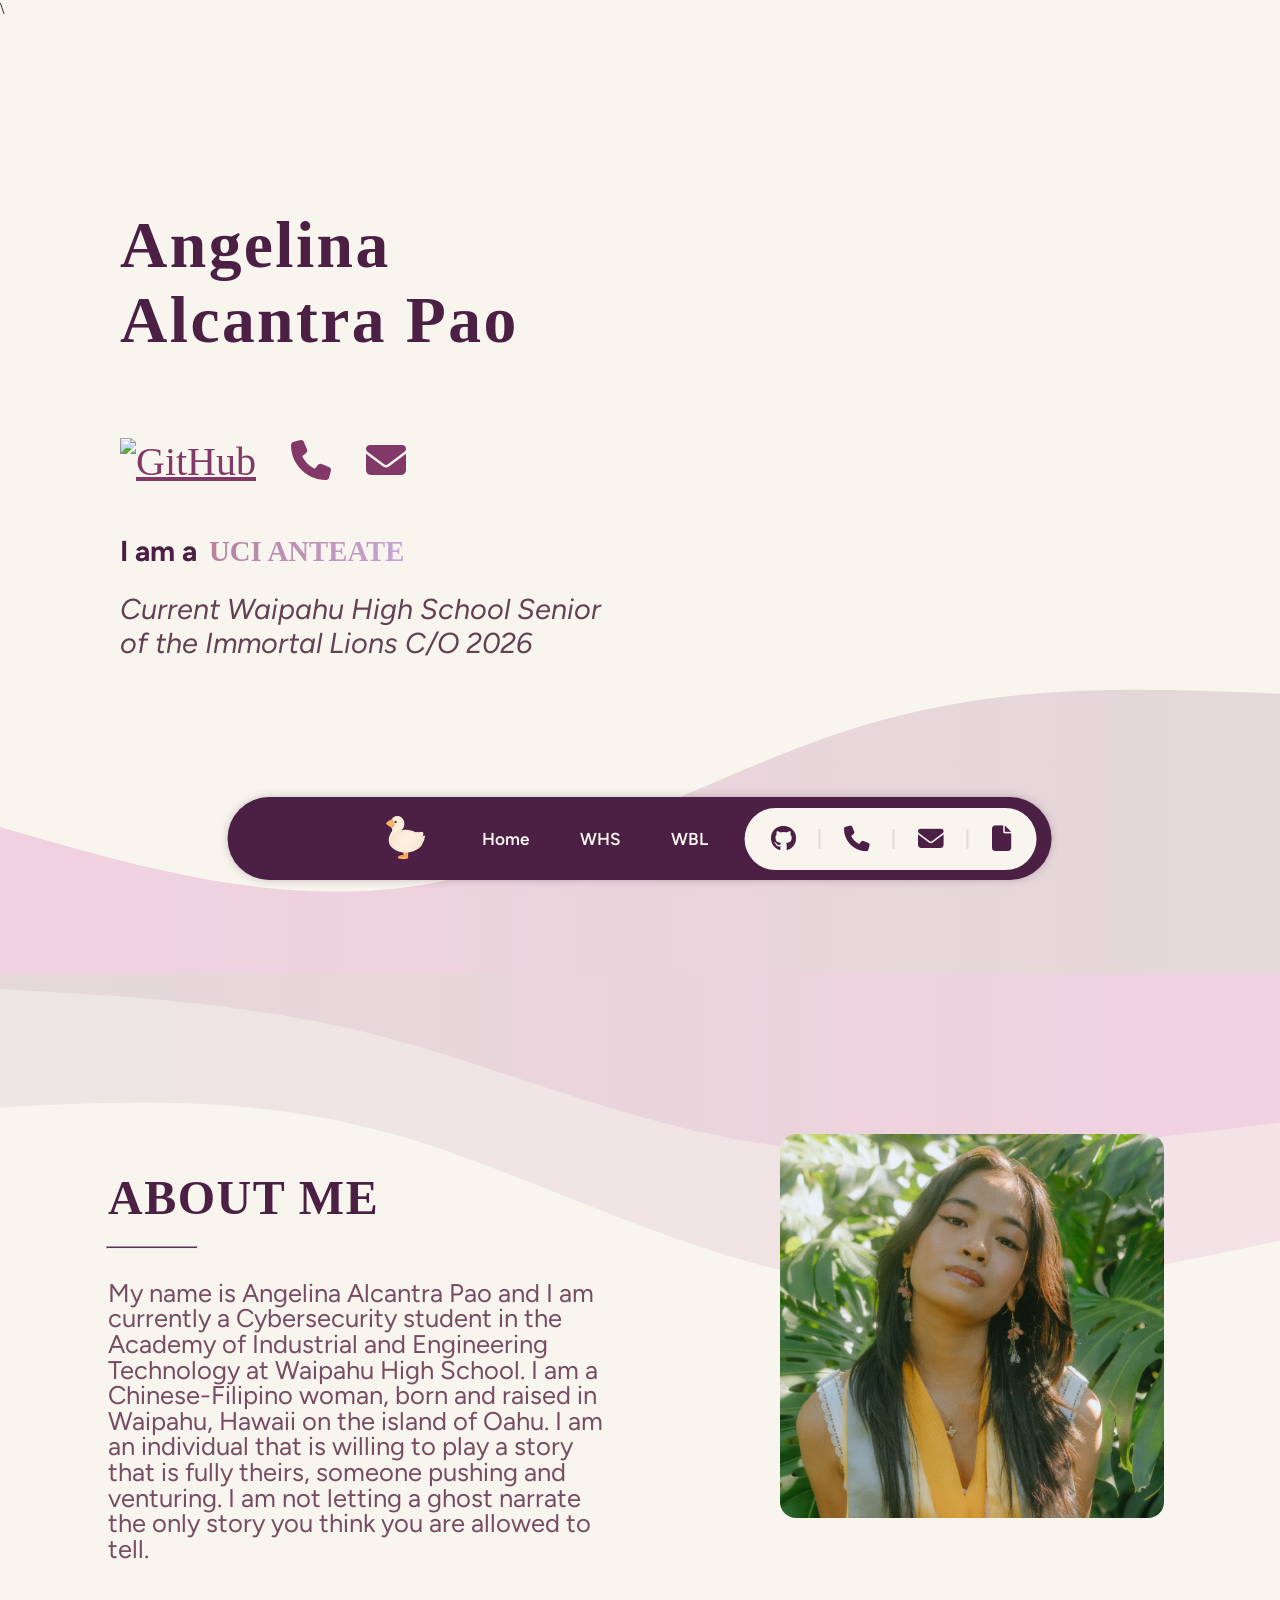
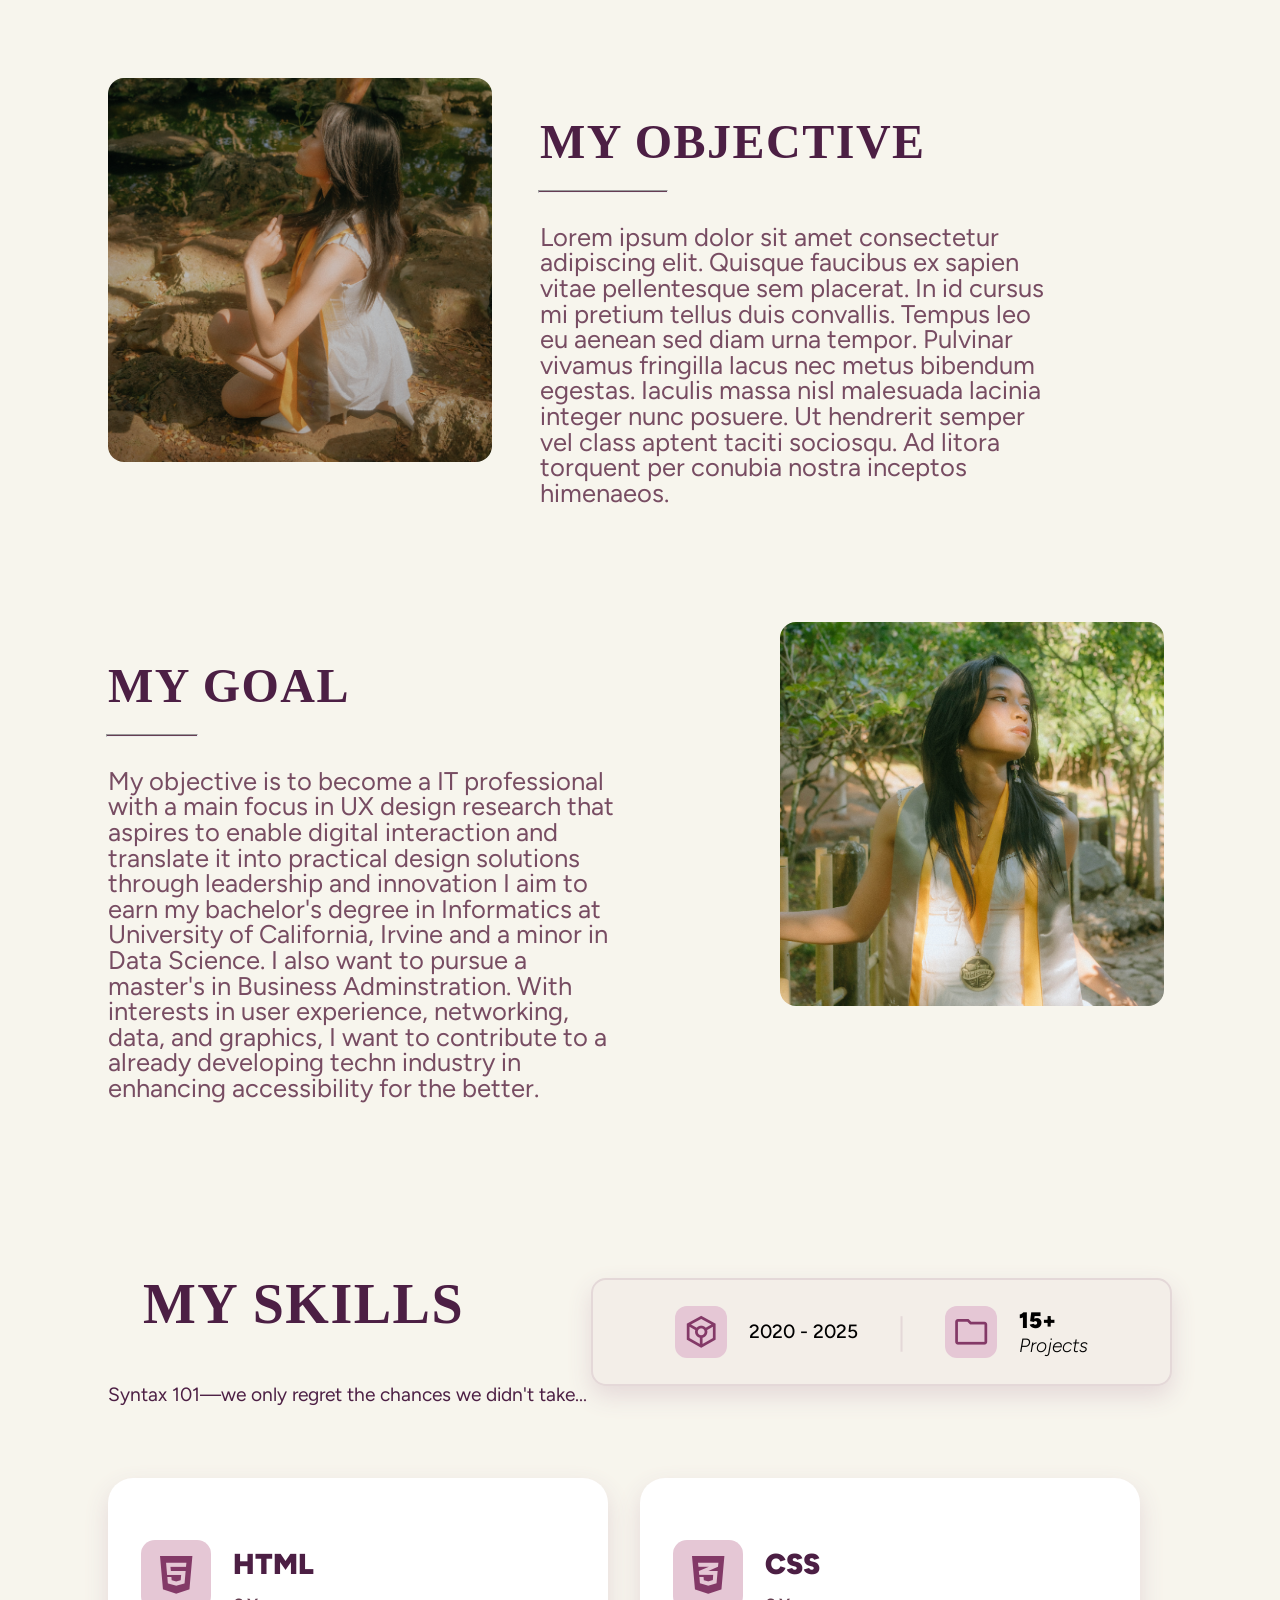
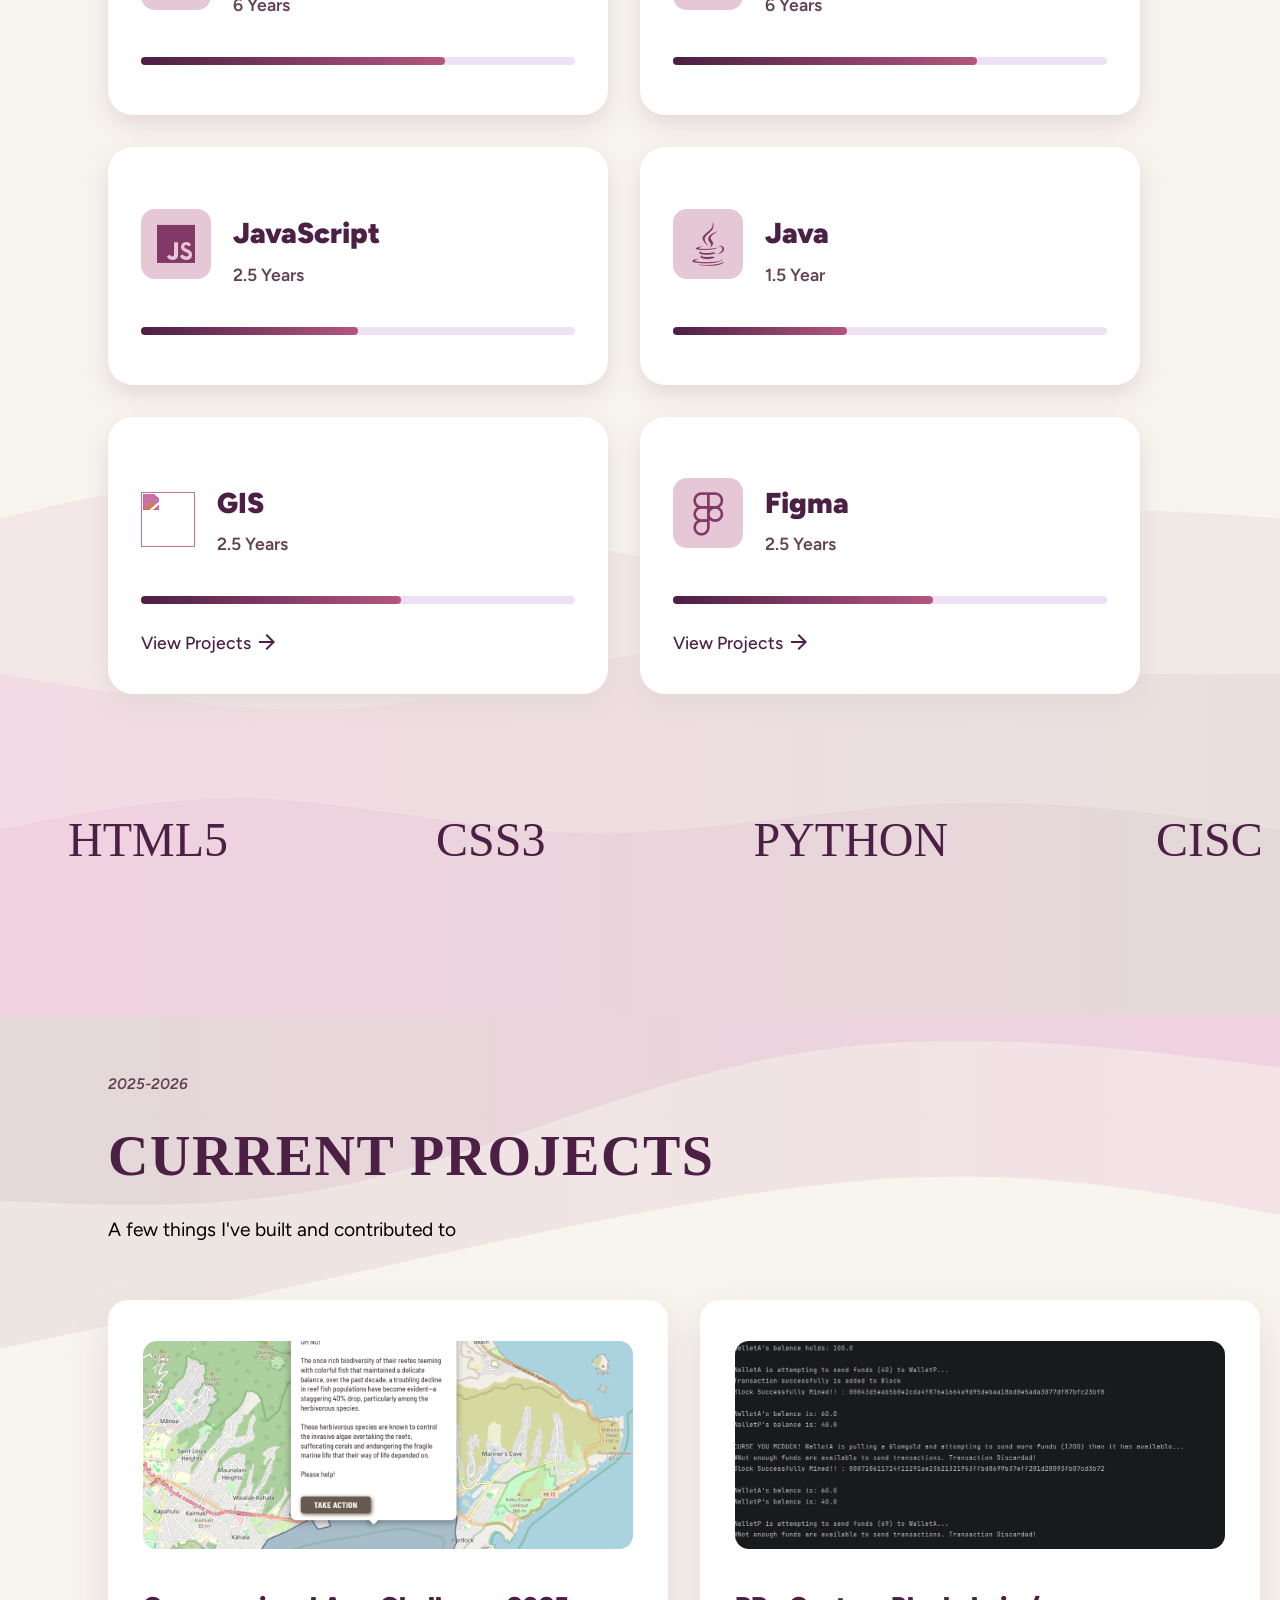
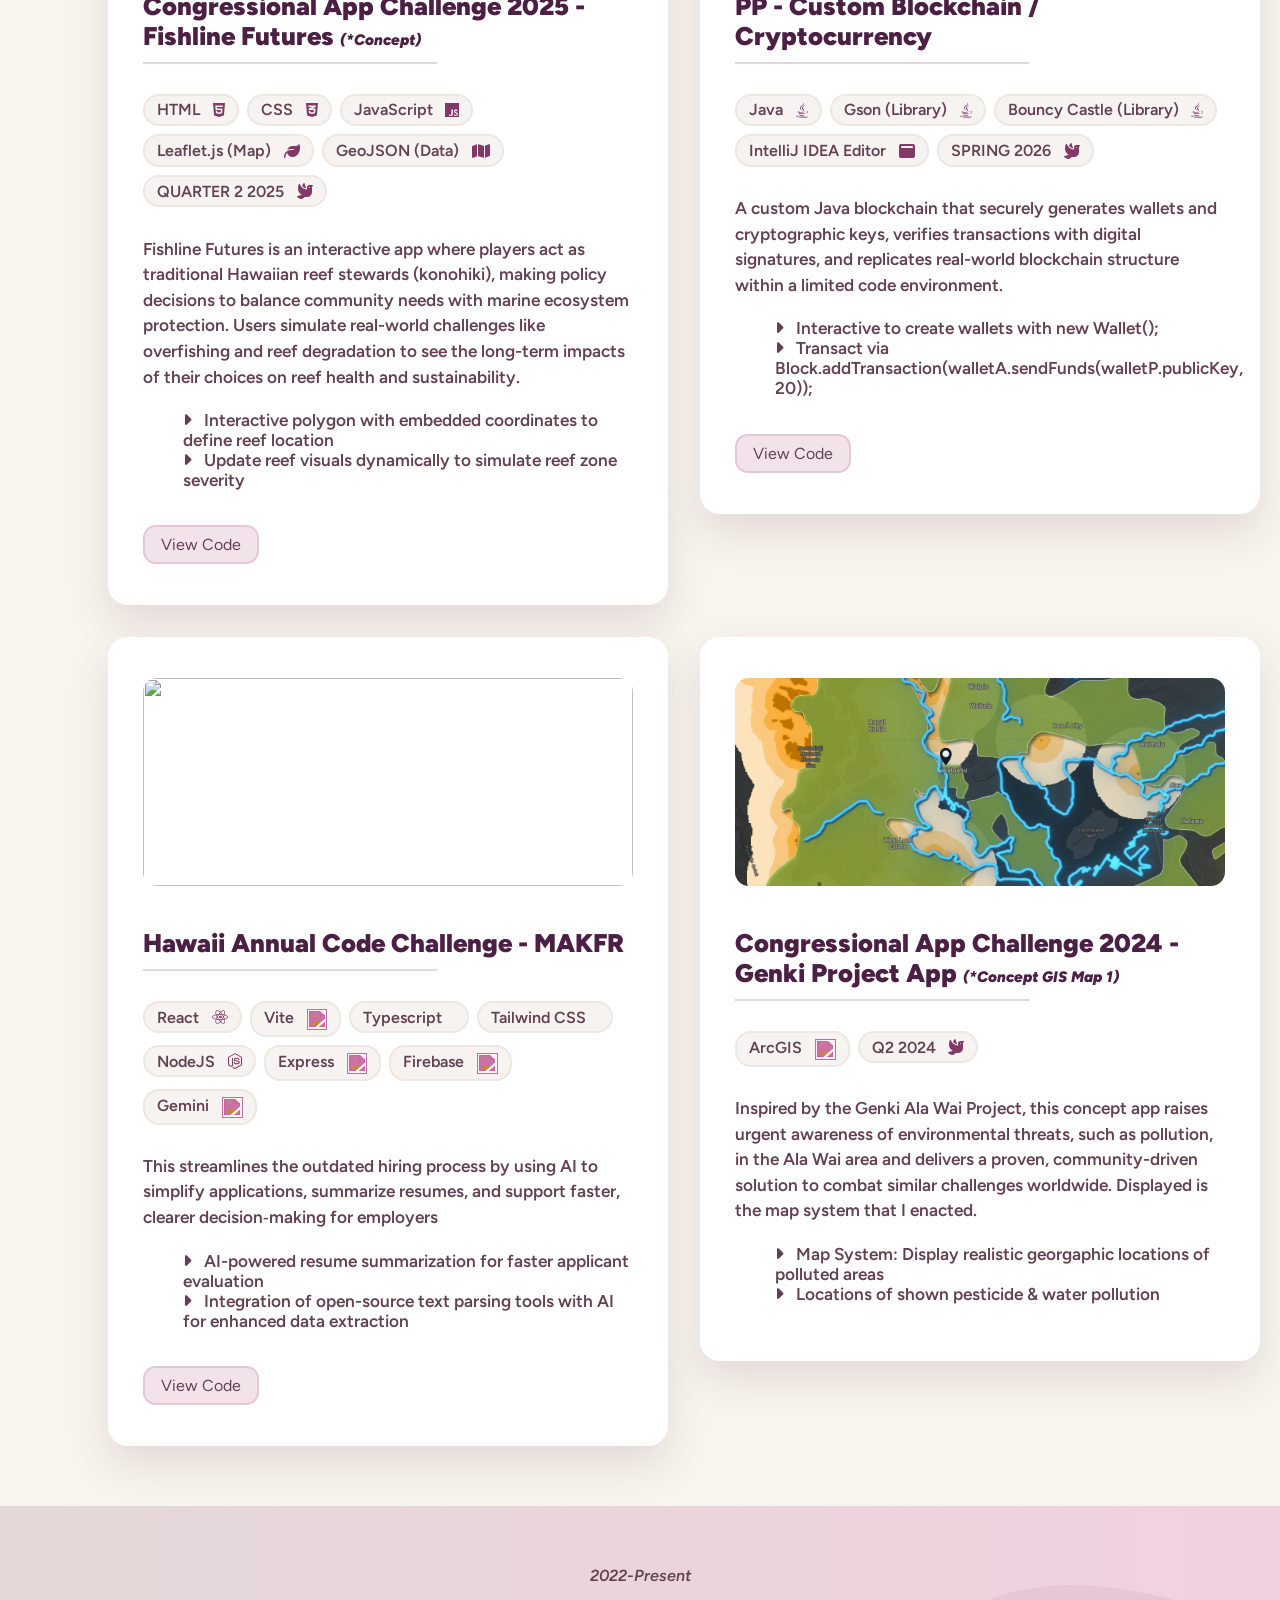
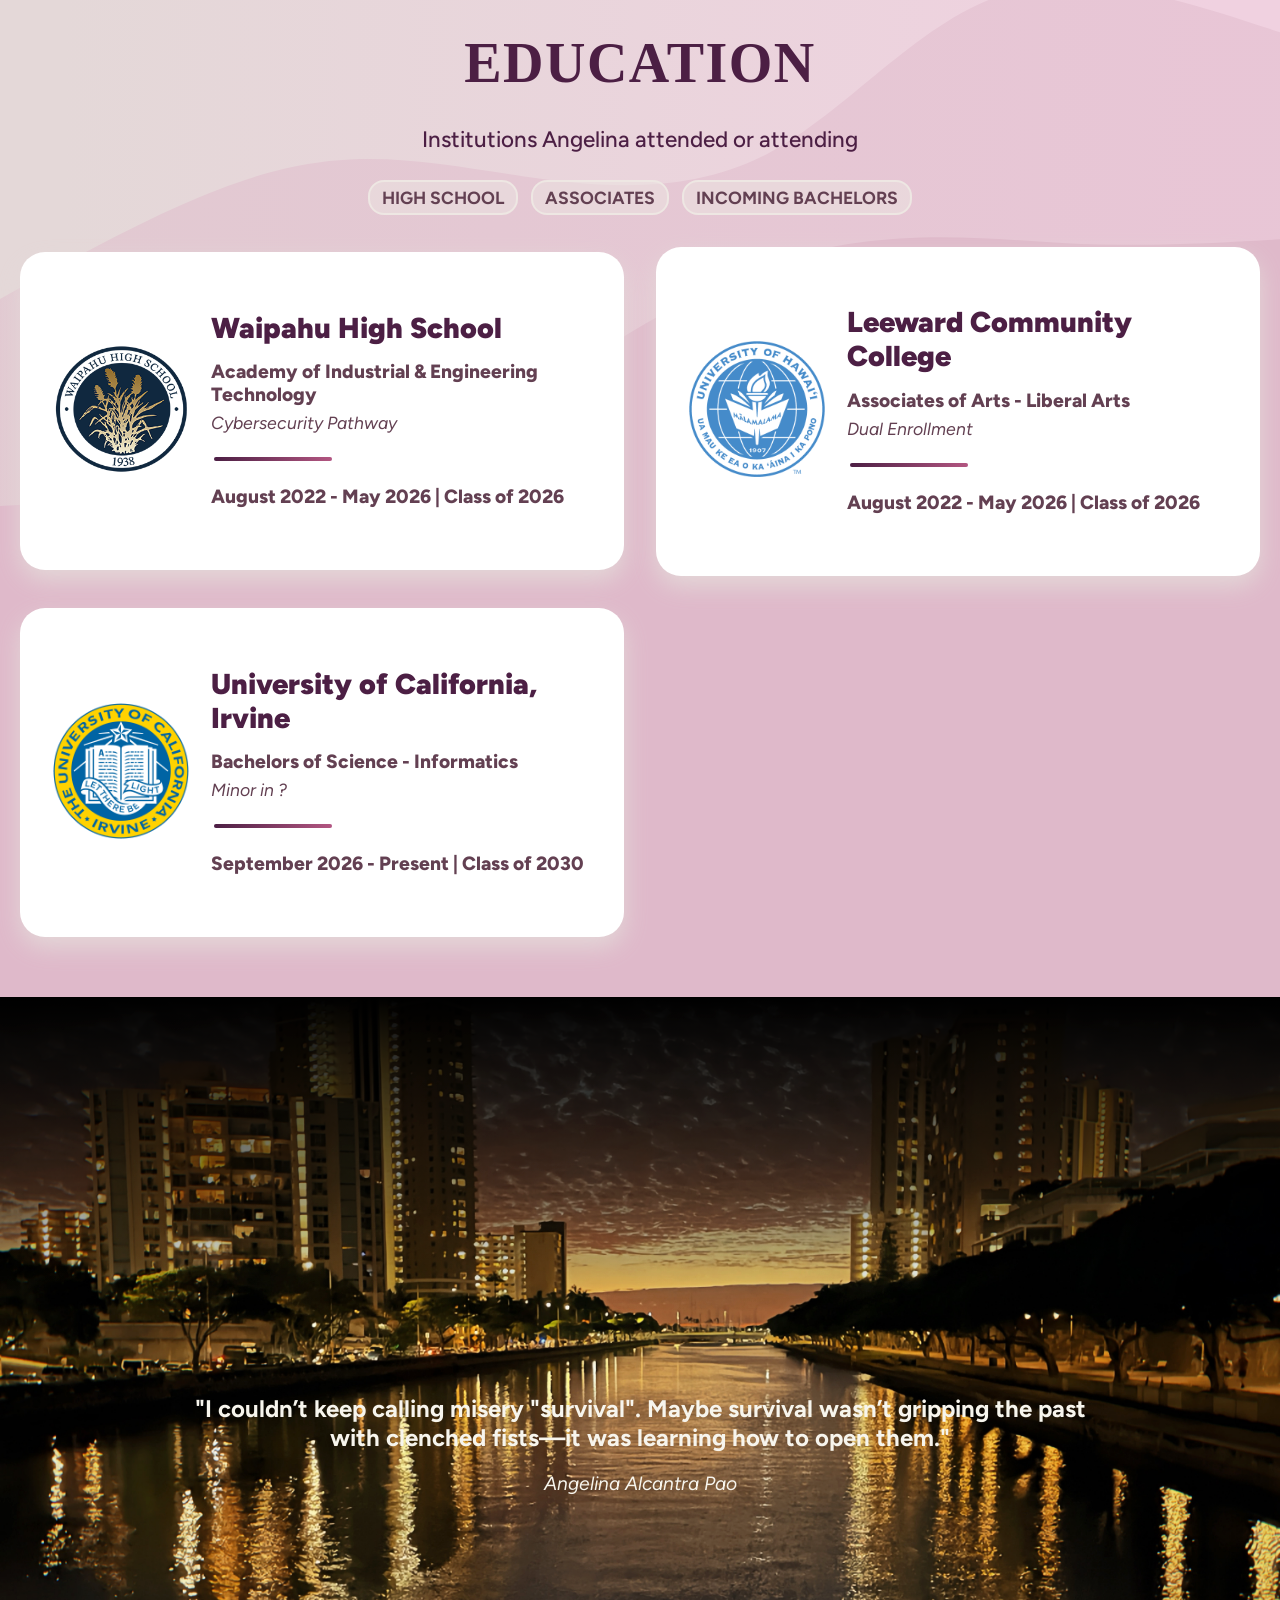
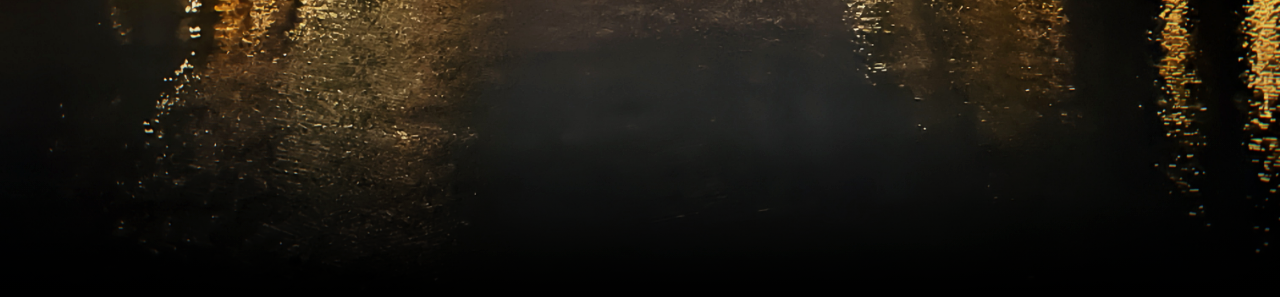
==== commit 28ccd0f0: "Small adjustment" ====
--- a/index.html
+++ b/index.html
@@ -6,8 +6,7 @@
     <link rel="stylesheet" type="text/css" href="./Styles/styles.css">
 
     <!-- BOUNCE CARDS -->
-    <script src="./Scripts/bouncecards.js" defer></script>
-    <script src="https://cdnjs.cloudflare.com/ajax/libs/gsap/3.12.2/gsap.min.js"></script>
+\    <script src="https://cdnjs.cloudflare.com/ajax/libs/gsap/3.12.2/gsap.min.js"></script>
 
     <!-- DECRYPTED TEXT -->
     <script src="./Scripts/decrypted.js" defer></script>
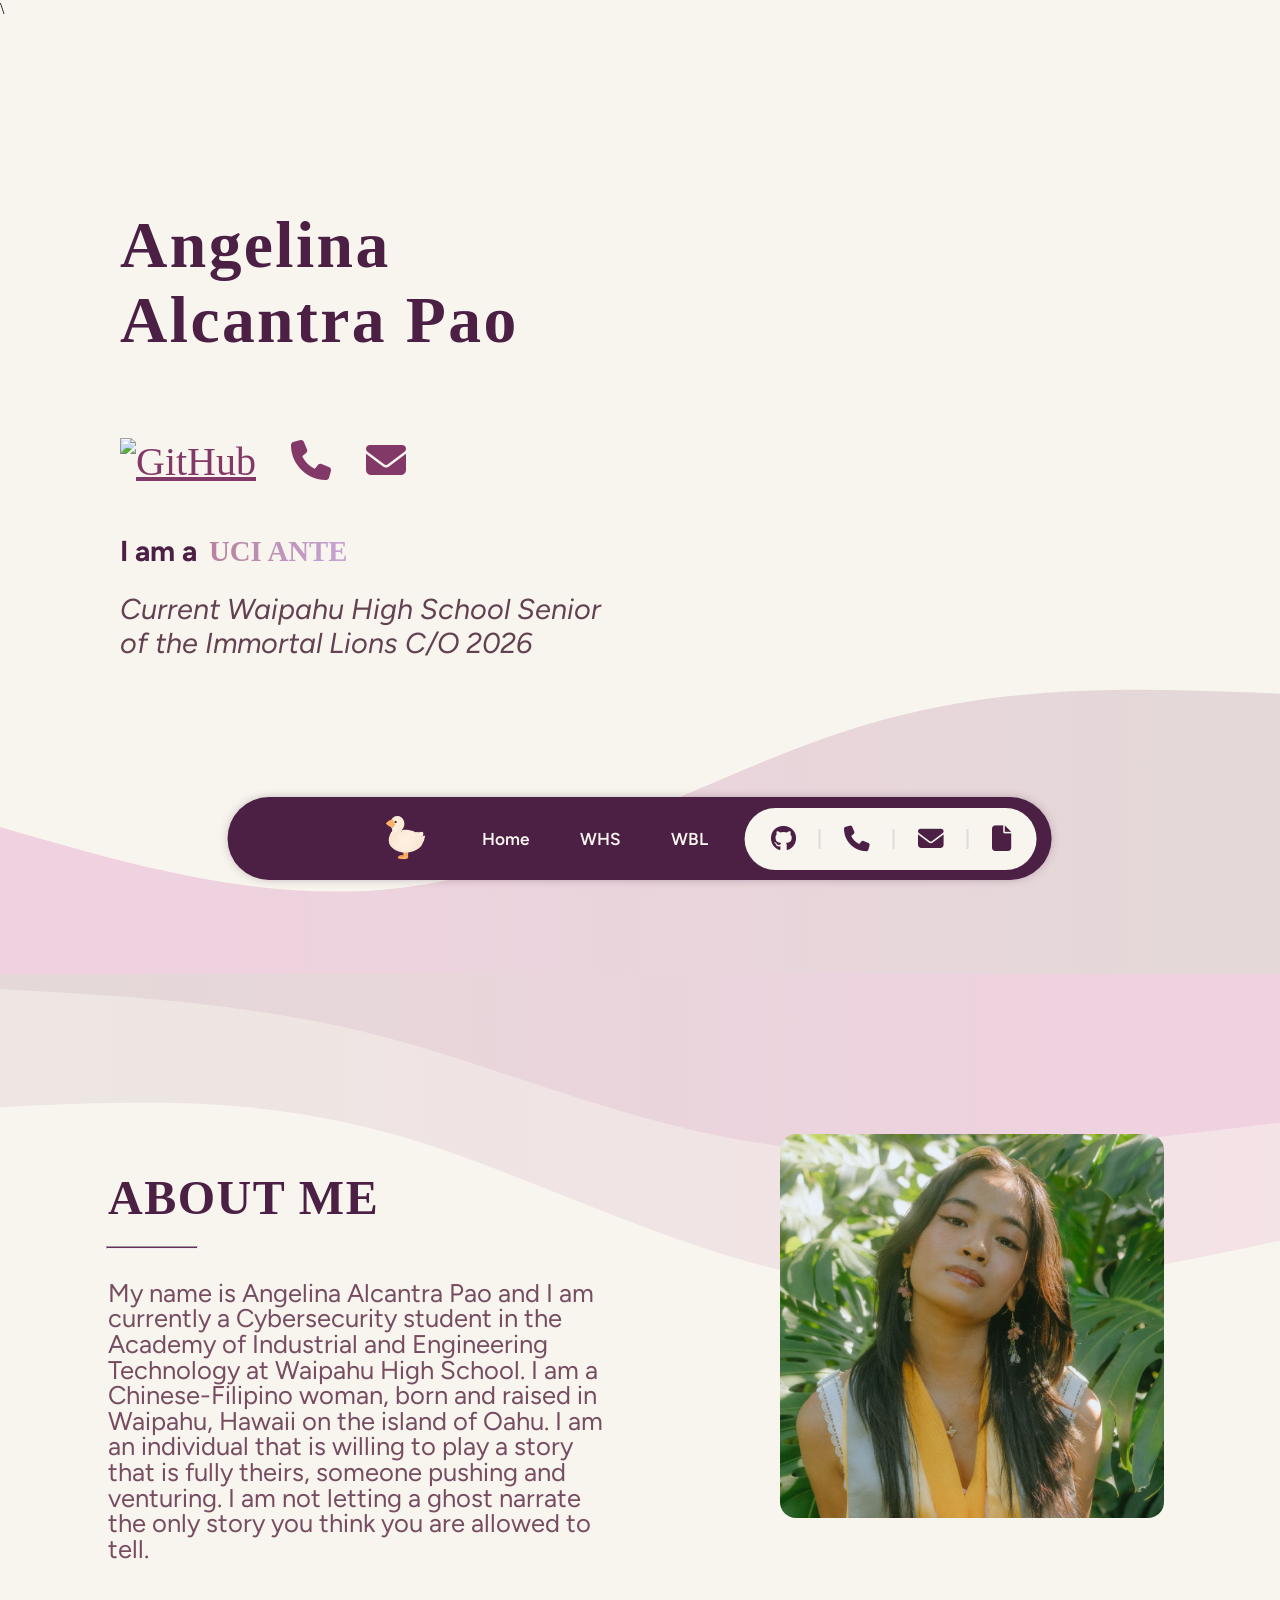
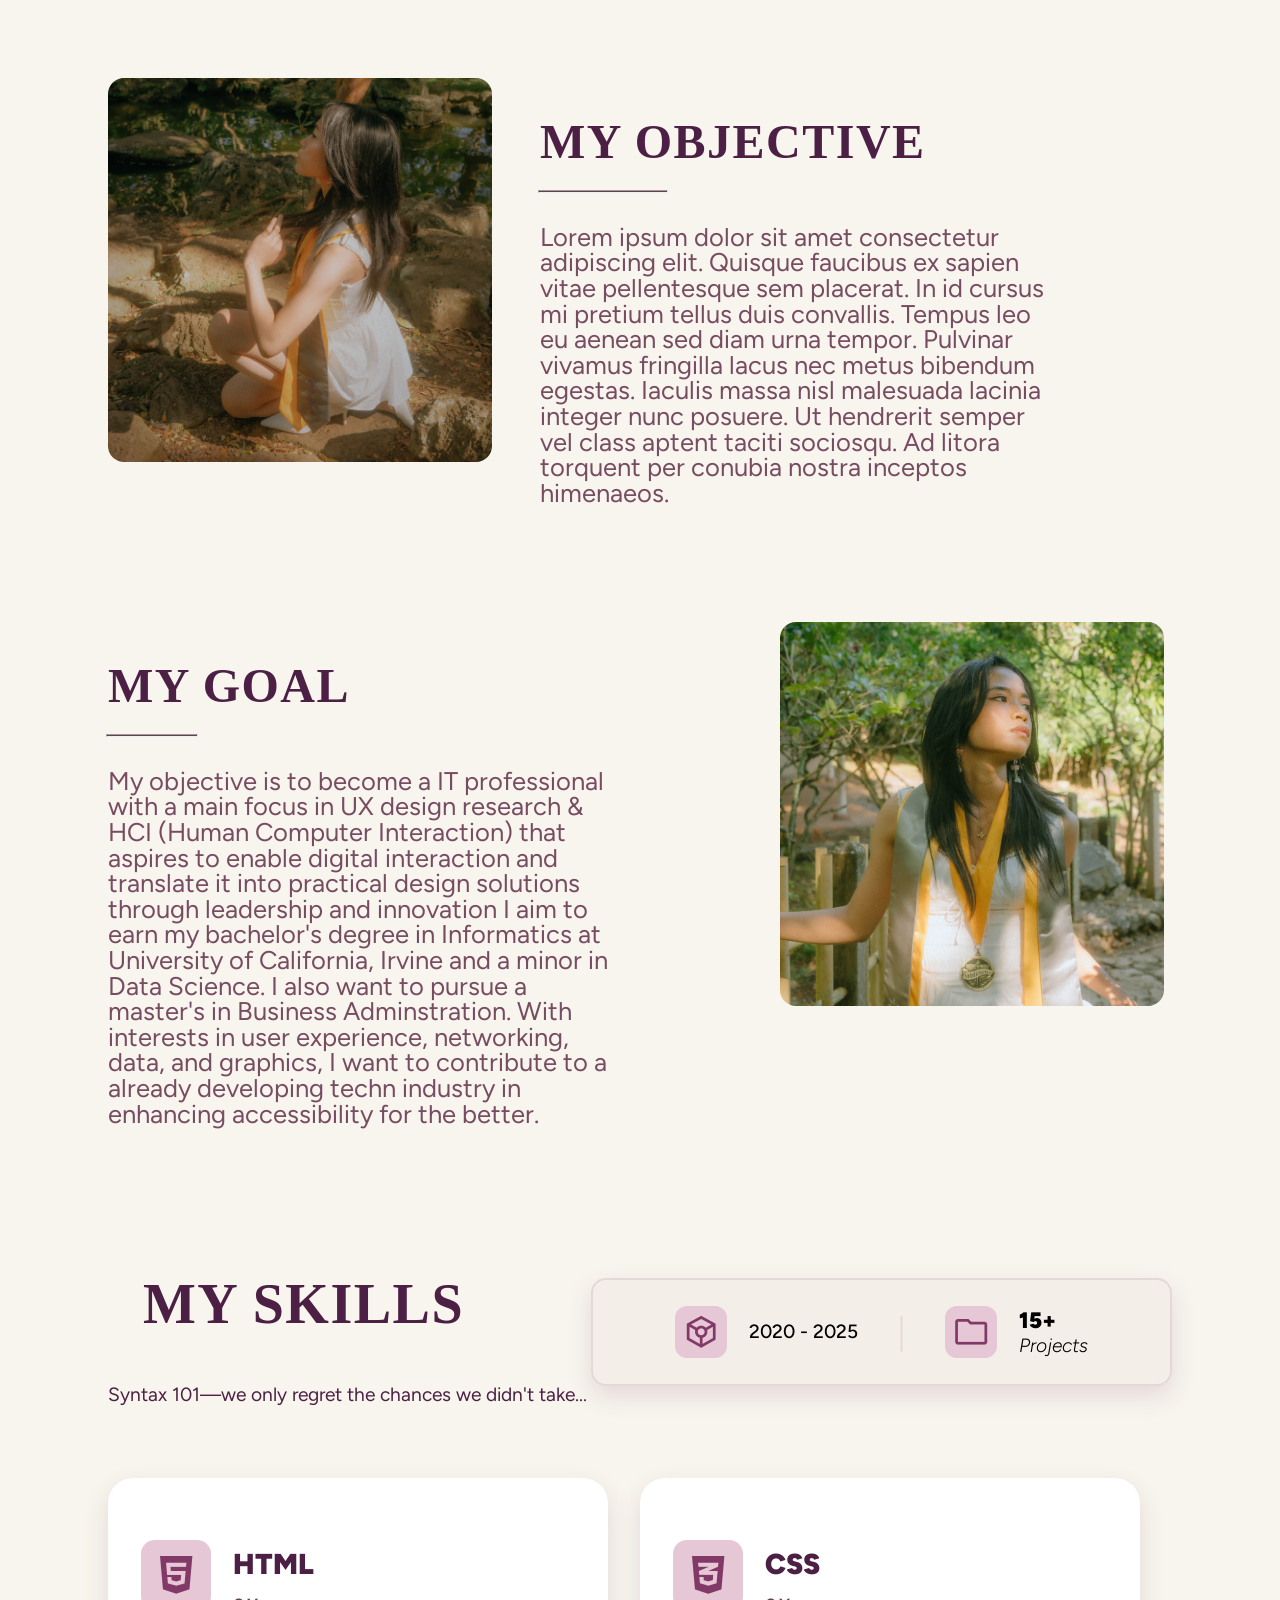
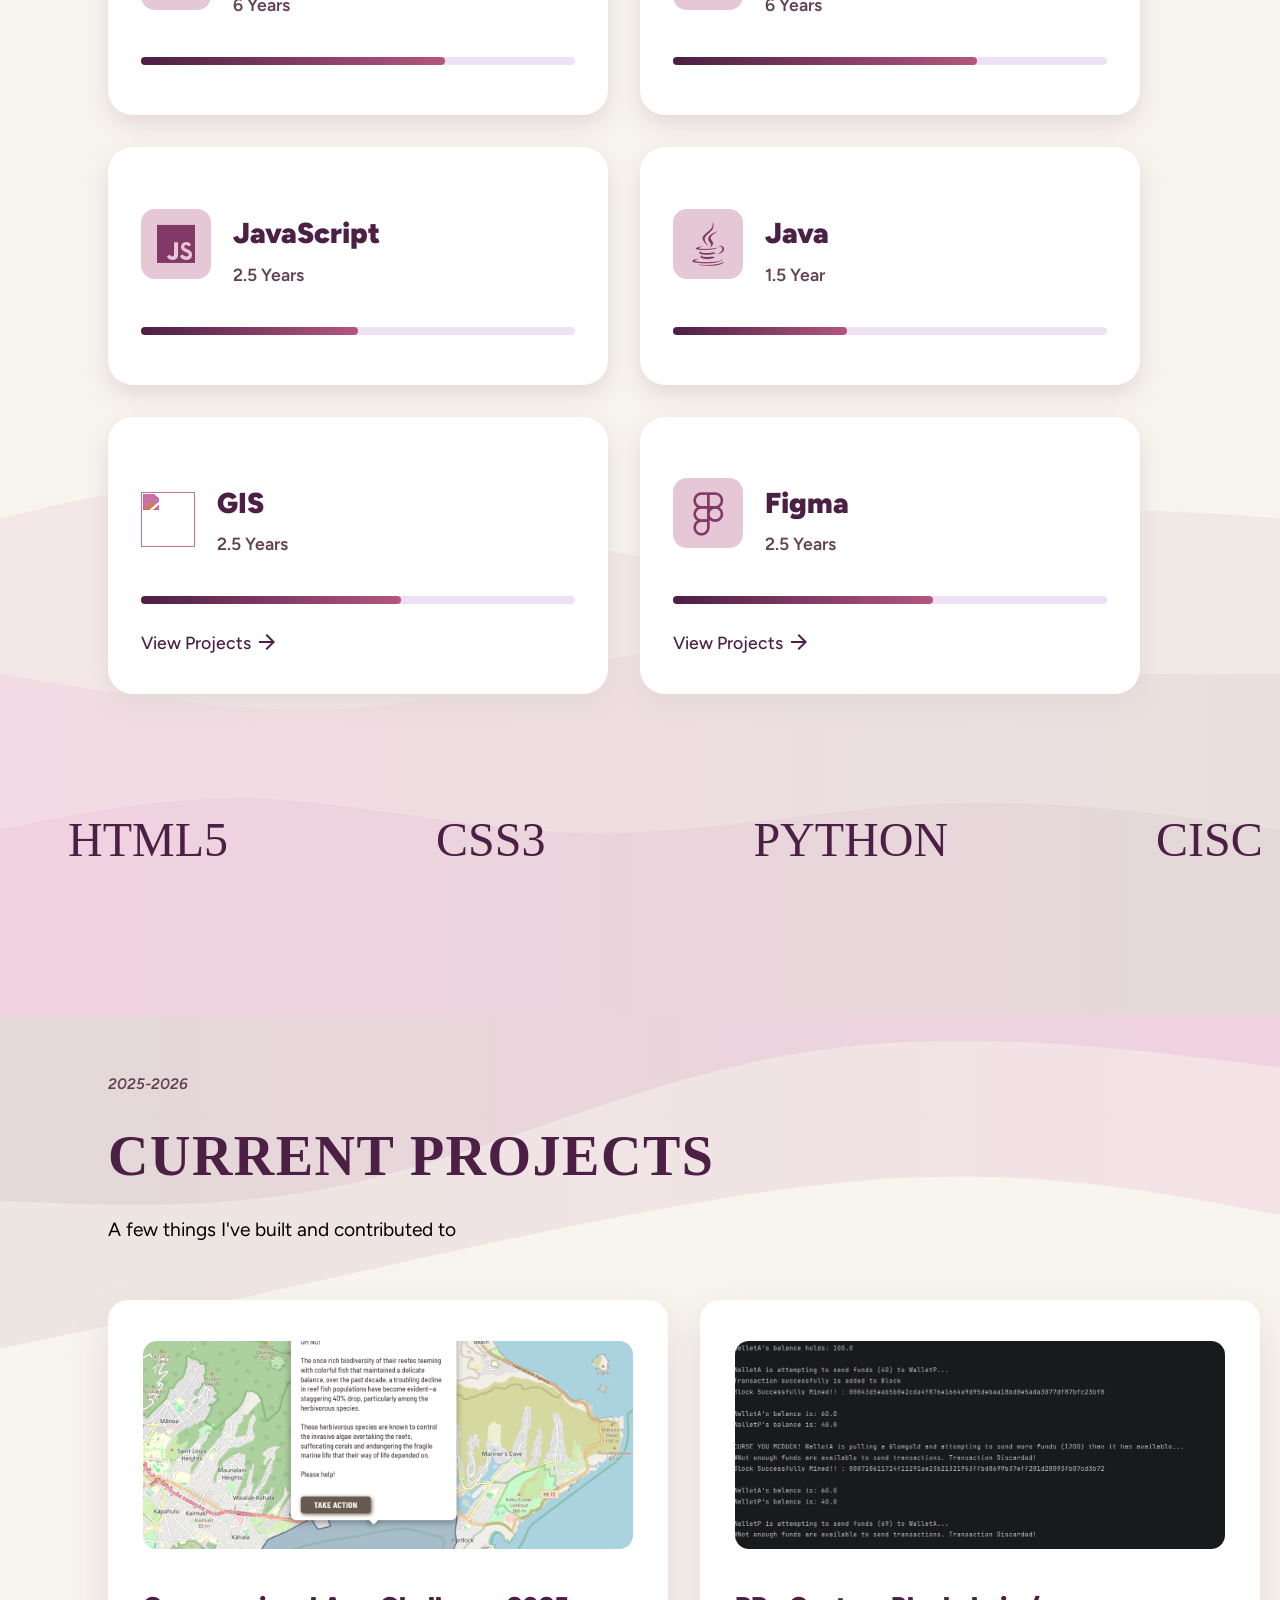
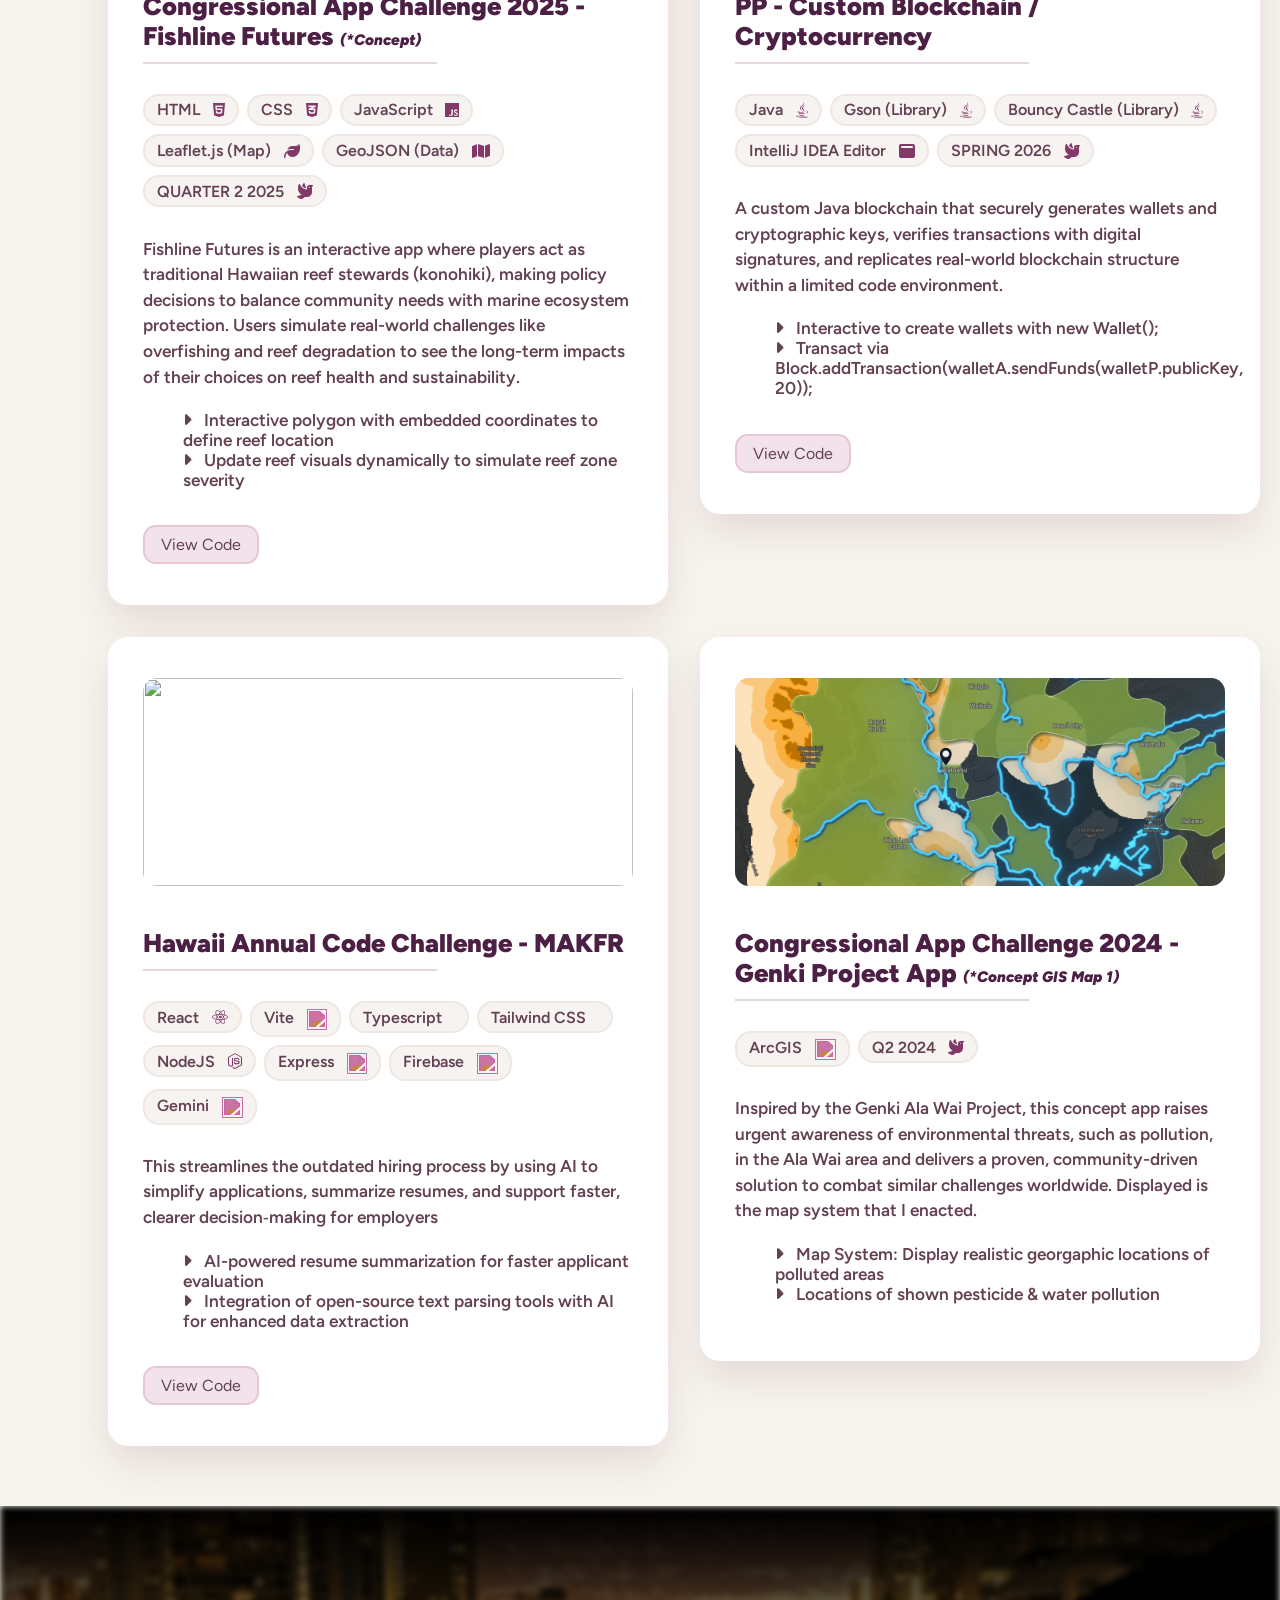
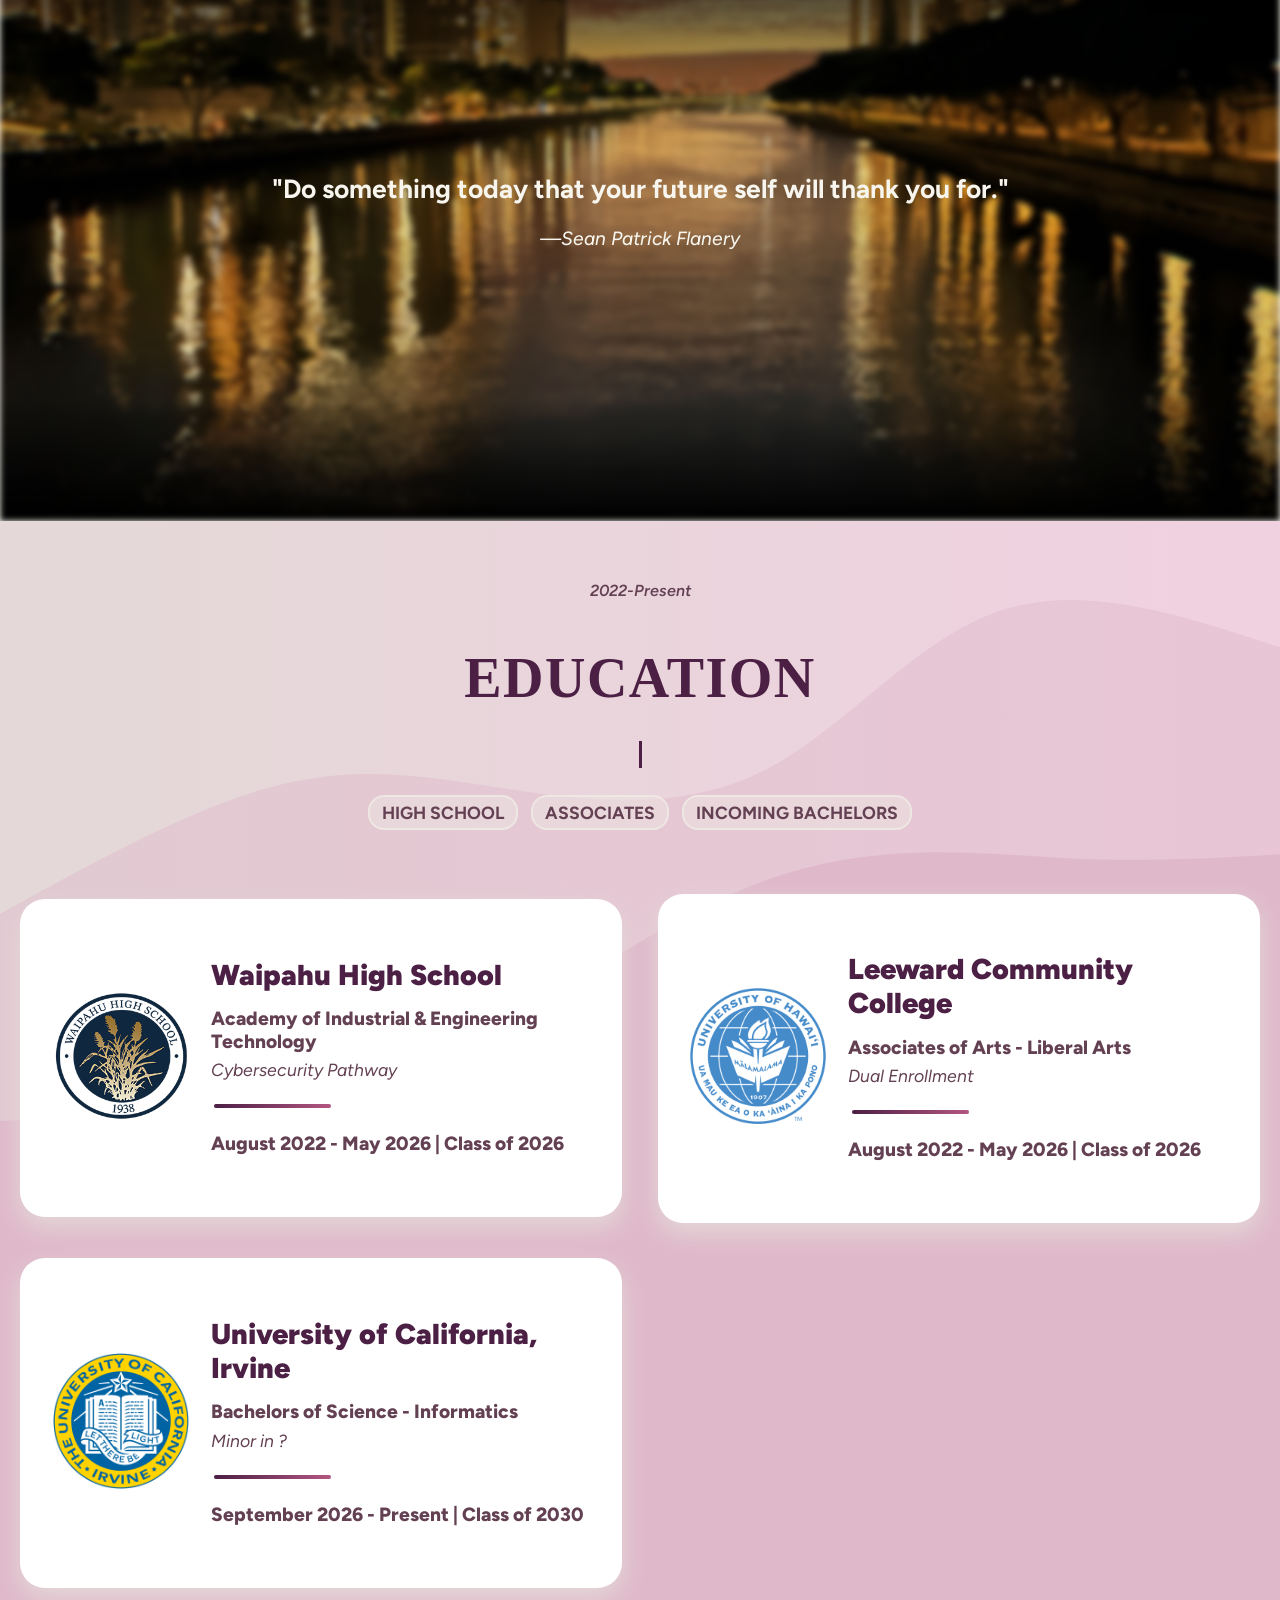
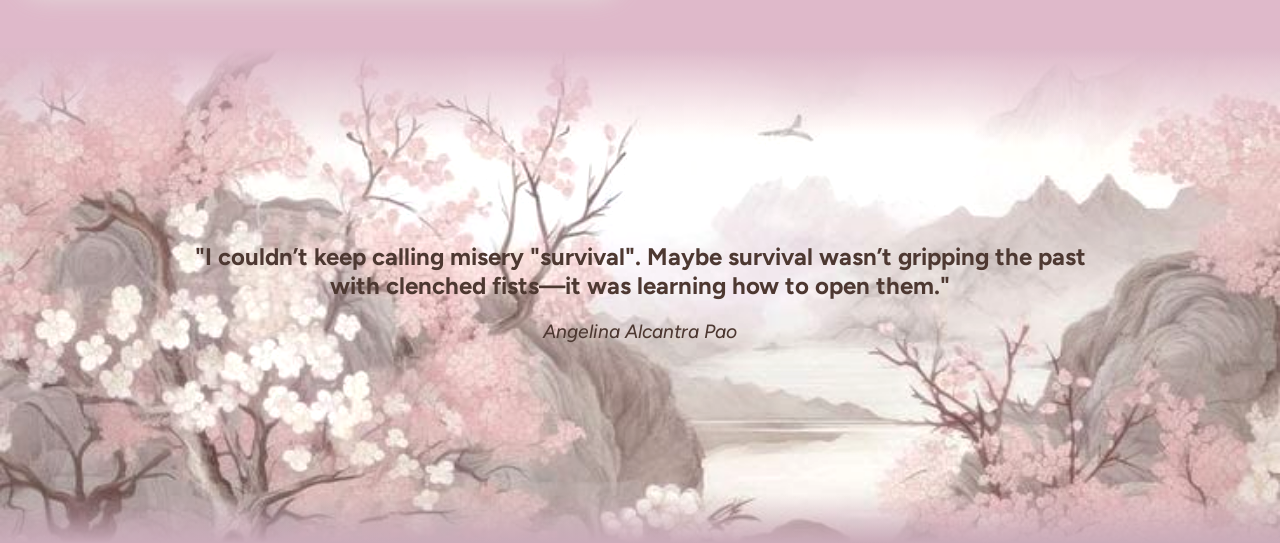
==== commit d3adf2a8: "Add transition sections | adjust landing pages to be 60-70 vh | Add snapshot & personalization to so" ====
--- a/index.html
+++ b/index.html
@@ -57,6 +57,7 @@
 	<main>
 		<!--HOMESCREEN -->
 		<section class="portfolio-section" id="Home">
+			<div id="hp-bg"></div>
 			<h1 class="name">Angelina <br>Alcantra Pao</h1>
 
 			<div class="contact-list">
@@ -86,6 +87,7 @@
 				<hr class="divider">
 
 				<p>My name is Angelina Alcantra Pao and I am currently a Cybersecurity student in the Academy of Industrial and Engineering Technology at Waipahu High School. I am a Chinese-Filipino woman, born and raised in Waipahu, Hawaii on the island of Oahu. I am an individual that is willing to play a story that is fully theirs, someone pushing and venturing. I am not letting a ghost narrate the only story you think you are allowed to tell.</p>
+
 			</div>
 			<!-- Image Insert -->
 			<img class="about-photo" id="me-photo" src="Public\pictures\IMG_5667.JPG">
@@ -107,7 +109,7 @@
 				<h2 class="title">My Goal</h2>
 				<hr class="divider3">
 
-				<p>My objective is to become a IT professional with a main focus in UX design research that aspires to enable digital interaction and translate it into practical design solutions through leadership and innovation I aim to earn my bachelor's degree in Informatics at University of California, Irvine and a minor in Data Science. I also want to pursue a master's in Business Adminstration. With interests in user experience, networking, data, and graphics, I want to contribute to a already developing techn industry in enhancing accessibility for the better.</p>
+				<p>My objective is to become a IT professional with a main focus in UX design research & HCI (Human Computer Interaction) that aspires to enable digital interaction and translate it into practical design solutions through leadership and innovation I aim to earn my bachelor's degree in Informatics at University of California, Irvine and a minor in Data Science. I also want to pursue a master's in Business Adminstration. With interests in user experience, networking, data, and graphics, I want to contribute to a already developing techn industry in enhancing accessibility for the better.</p>
 			</div>
 
 			<!-- Image Insert -->
@@ -415,6 +417,15 @@
 		</div>
 	</section>	
 
+	<section class="qu-section">
+		<div id="qu-bg"></div>
+		<div class="quote" id="trans">	
+			<h1>"Do something today that your future self will thank you for."</h1>
+			<h4>—Sean Patrick Flanery</h4>
+		</div>
+		
+	</section>
+
 	<section class="ed-section" id="Extracurriculars">
 		<svg class="ed-bg" width="100%" height="100%" id="svg" viewBox="0 0 1440 690" xmlns="http://www.w3.org/2000/svg" class="transition duration-300 ease-in-out delay-150"><defs><linearGradient id="gradient" x1="32%" y1="3%" x2="68%" y2="97%"><stop offset="5%" stop-color="#dfb9cd"></stop><stop offset="95%" stop-color="#e4d8d8"></stop></linearGradient></defs><path d="M 0,700 L 0,325 C 75.42583732057417,320.53110047846894 150.85167464114835,316.06220095693783 245,321 C 339.14832535885165,325.93779904306217 452.01913875598086,340.2822966507177 575,297 C 697.9808612440191,253.71770334928232 831.0717703349281,152.80861244019138 916,102 C 1000.9282296650719,51.19138755980861 1037.6937799043062,50.483253588516746 1117,46 C 1196.3062200956938,41.516746411483254 1318.153110047847,33.25837320574163 1440,25 L 1440,700 L 0,700 Z" stroke="none" stroke-width="0" fill="url(#gradient)" fill-opacity="0.53" class="transition-all duration-300 ease-in-out delay-150 path-0" transform="rotate(-180 720 350)"></path><defs><linearGradient id="gradient" x1="32%" y1="3%" x2="68%" y2="97%"><stop offset="5%" stop-color="#dfb9cd"></stop><stop offset="95%" stop-color="#e4d8d8"></stop></linearGradient></defs><path d="M 0,700 L 0,558 C 110.19138755980862,594.421052631579 220.38277511961724,630.8421052631579 315,599 C 409.61722488038276,567.1578947368421 488.6602870813397,467.05263157894734 577,421 C 665.3397129186603,374.94736842105266 762.9760765550238,382.94736842105266 852,396 C 941.0239234449762,409.05263157894734 1021.4354066985647,427.1578947368421 1118,405 C 1214.5645933014353,382.8421052631579 1327.2822966507176,320.42105263157896 1440,258 L 1440,700 L 0,700 Z" stroke="none" stroke-width="0" fill="url(#gradient)" fill-opacity="1" class="transition-all duration-300 ease-in-out delay-150 path-1" transform="rotate(-180 720 350)"></path></svg>
 
@@ -422,7 +433,10 @@
 			<span class="years">2022-Present</span>
 
 			<h1 class="title">Education</h1>
-			<p class="subtitle">Institutions Angelina attended or attending</p>
+
+			<div class="typing-anim">
+				<p class="typing-text">All this time in front of a screen and I still stole the spotlight; <span id="bold">#EducATEd</span></p>
+			</div>
 
 			<div class="ed-year">
 					<div class="pill">High School</div>	
--- a/Styles/styles.css
+++ b/Styles/styles.css
@@ -172,7 +172,6 @@
 	cursor: pointer;
 	font-style: italic;
 		white-space: 	normal;
-
 }
 
 .revealed { 
@@ -884,6 +883,39 @@
   z-index: 1;
 }
 
+.typing-container{
+	place-items: center;
+}
+
+.typing-text {
+	font-family: 'Figtree';
+	white-space: nowrap;
+	overflow: hidden;
+	border-right: 3px solid #4C1F44; /*Blinking*/
+	width: 0;
+
+	/* Sync step count to the exact number of characters*/
+	animation:
+		typing 6s steps(66) infinite alternate,
+		blink 0.7s step-end infinite;
+}
+
+.typing-text #bold {
+	font-weight: 700;
+	color: #4C1F44;
+	font-size: 1.4rem;
+	font-style: normal;
+}
+
+@keyframes typing {
+	0%, 10% { width: 0; }
+	90%, 100% { width: 100%; }
+}
+
+@keyframes blink {
+  from, to { border-color: transparent; }
+  50% { border-color: #000; }
+}
 
 .ed-year {
 	display: flex;
@@ -919,8 +951,8 @@
 	justify-content: center;
 	align-items: center;
 	grid-template-columns: repeat(2, minmax(0,650px));
-	gap: 2rem;
-	margin-top: 	2rem;
+	gap: 2.2rem;
+	margin-top: 	4rem;
 }
 
 .ed-card {
@@ -982,19 +1014,22 @@
 
 }
 
-/* PS SECTION */
-.ps-section {
-  position: relative;
-  z-index: 2;
-	height: 100vh;
-	display: flex;
-	align-items: 	center;
+/* ANOTHER TRANSITION */
+.qu-section {
+	display: flex;
+	position: relative;
+	overflow: hidden;
+	padding: 60px 20px;
+	height: 55vh;
+	flex-direction: column;
+	margin: 0 auto;
+	align-items: center;
 	justify-content: center;
 }
 
-#ps-bg {
+#qu-bg {
 	/*OVERLAY */
-	filter: brightness(110%);
+	filter: brightness(110%) blur(3px);
   background-image: 
   	linear-gradient(
 		  180deg, 
@@ -1008,7 +1043,49 @@
   background-size: cover;
   background-position: 	center;
   width: 100%;
-  height: 100vh;
+  height: 100%;
+  position: 	absolute;
+  top: 0;
+  left: 0;
+  z-index: 1;
+}
+
+#trans {
+	color: #F7F5ED;
+	font-size: 1.1rem;
+}
+
+#trans h4 {
+	color: #F7F5ED;
+}
+
+/* PS SECTION */
+.ps-section {
+  position: relative;
+  z-index: 2;
+	height: 55vh;
+	display: flex;
+	align-items: 	center;
+	justify-content: center;
+}
+
+#ps-bg {
+	/*OVERLAY */
+	filter: brightness(110%);
+  background-image: 
+  	linear-gradient(
+		  180deg, 
+		  rgba(201, 168, 183) 0%, 
+		  rgba(255,255,255,0) 20%, 
+		  rgba(255,255,255,0) 90%, 
+		  rgba(184, 156, 169) 100%
+  	),
+  	url('../Public/pictures/bg2.jpg')
+  	;
+  background-size: cover;
+  background-position: 	center;
+  width: 100%;
+  height: 100%;
   position: 	absolute;
   top: 0;
   left: 0;
@@ -1028,16 +1105,16 @@
 	font-size: 1rem;
 	width: 70vw;
 	z-index: 	3;
-	color: #F7F5ED;
+	color: #4d3831;
 
 }
 
 .quote h4 {
 	margin-top: 1rem;
 	font-size: 	1.2rem;
-	font-weight: 400;
+	font-weight: 450;
 	font-style: italic;
-	color: 	#F7F5ED;
+	color: 	#4d3831;
 }
 
 /* small responsive tweak to avoid overflow on narrow screens */
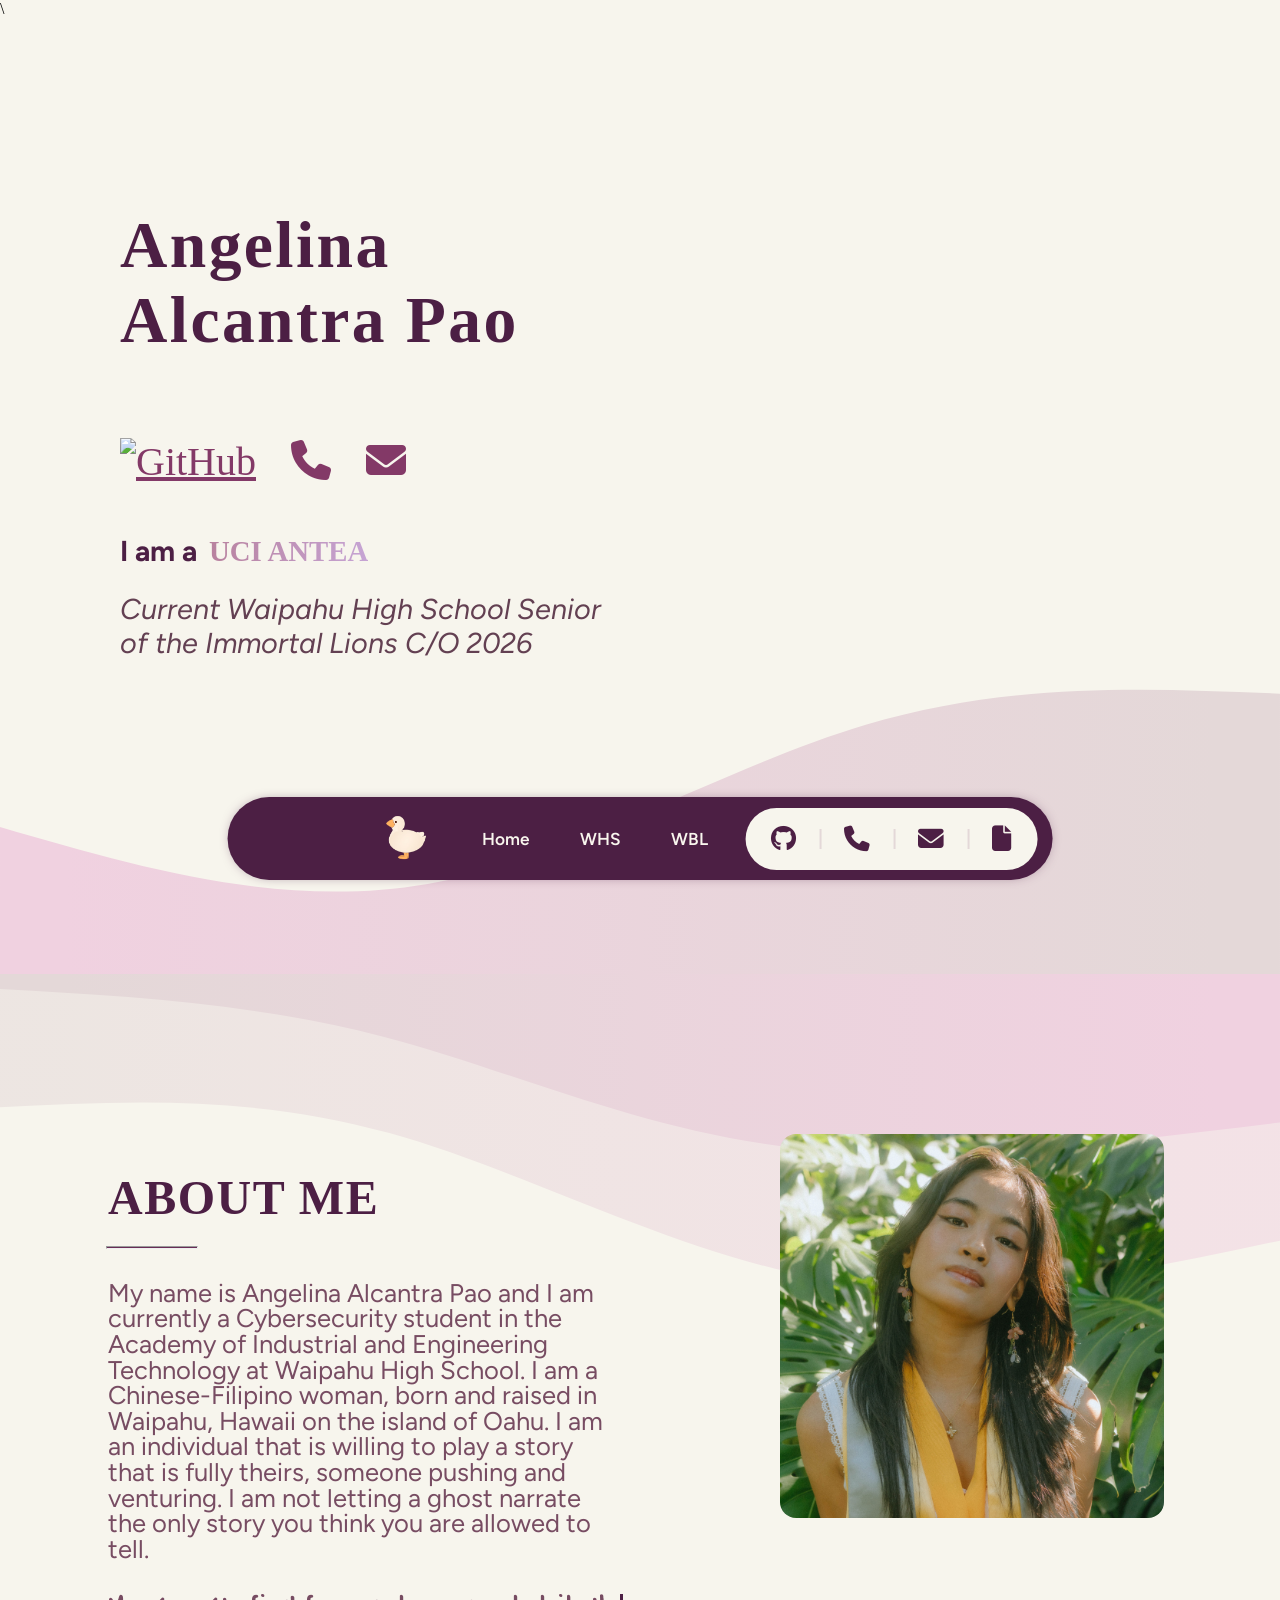
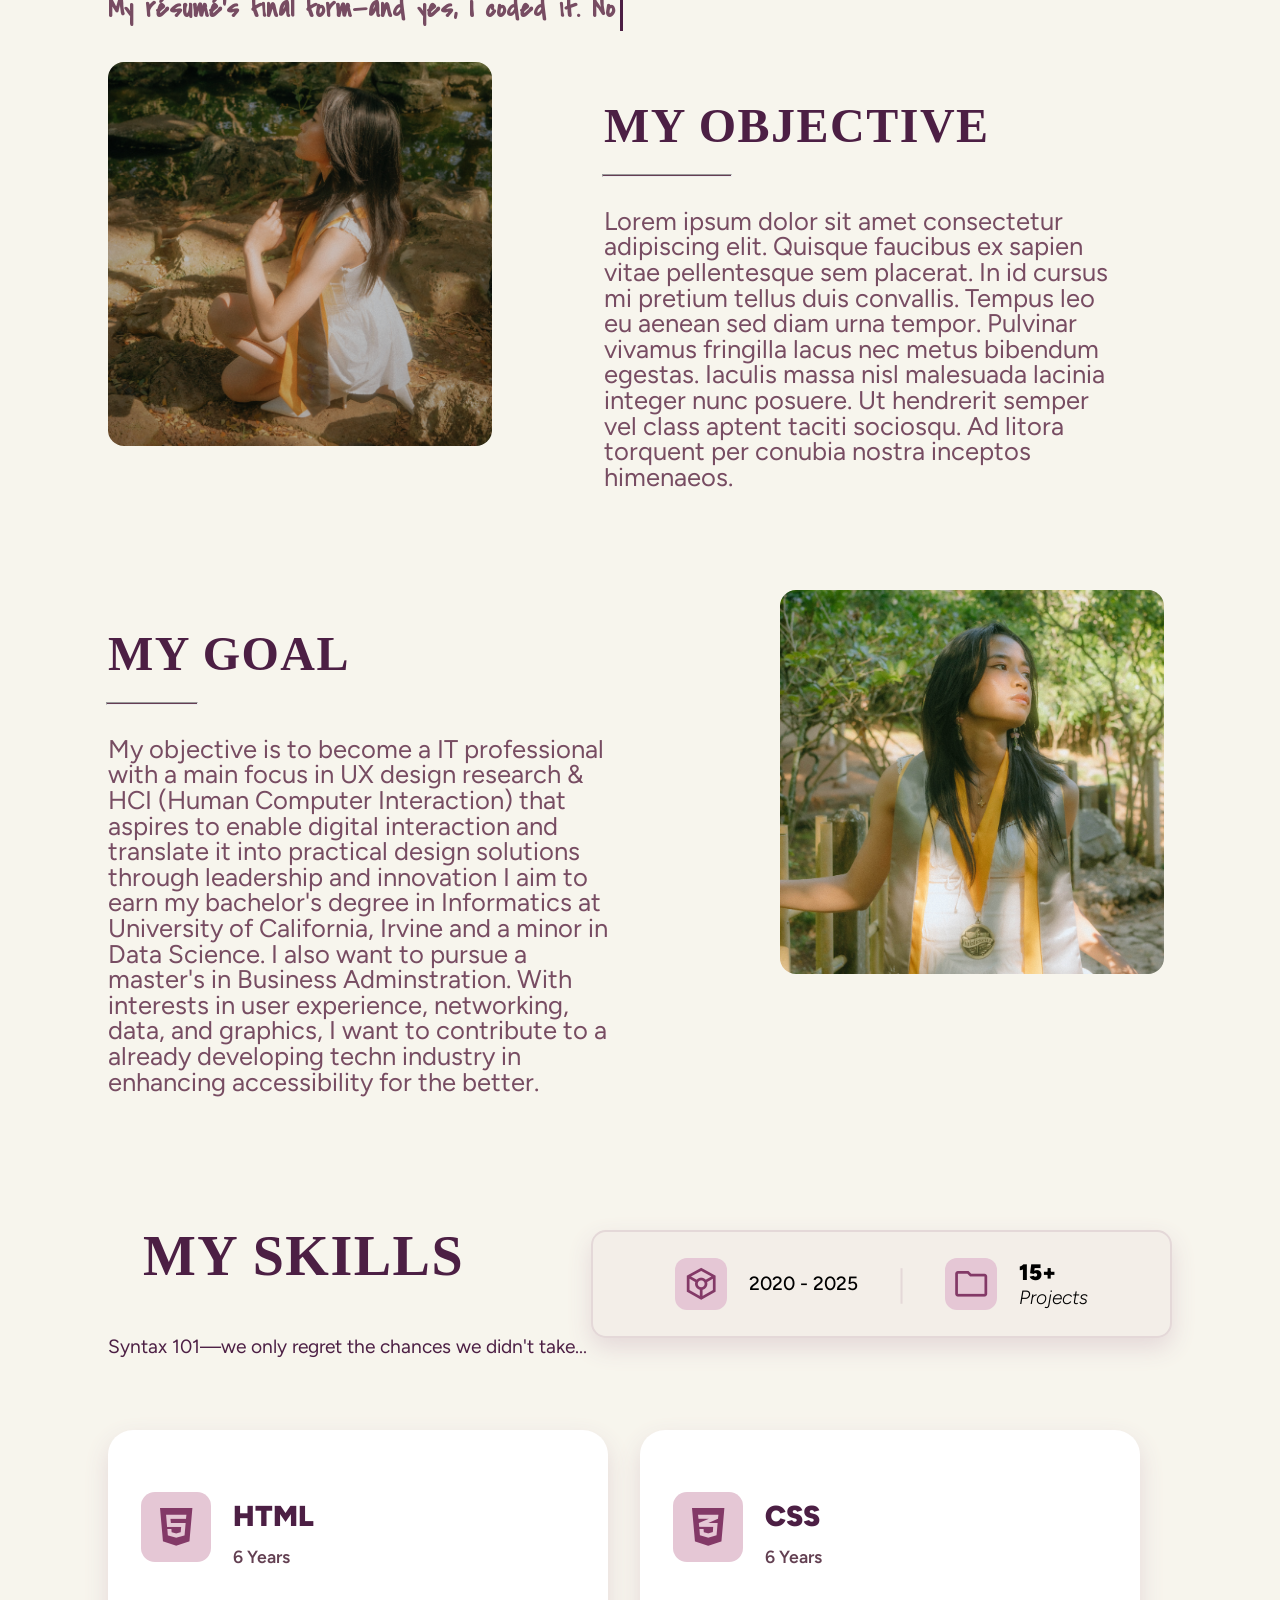
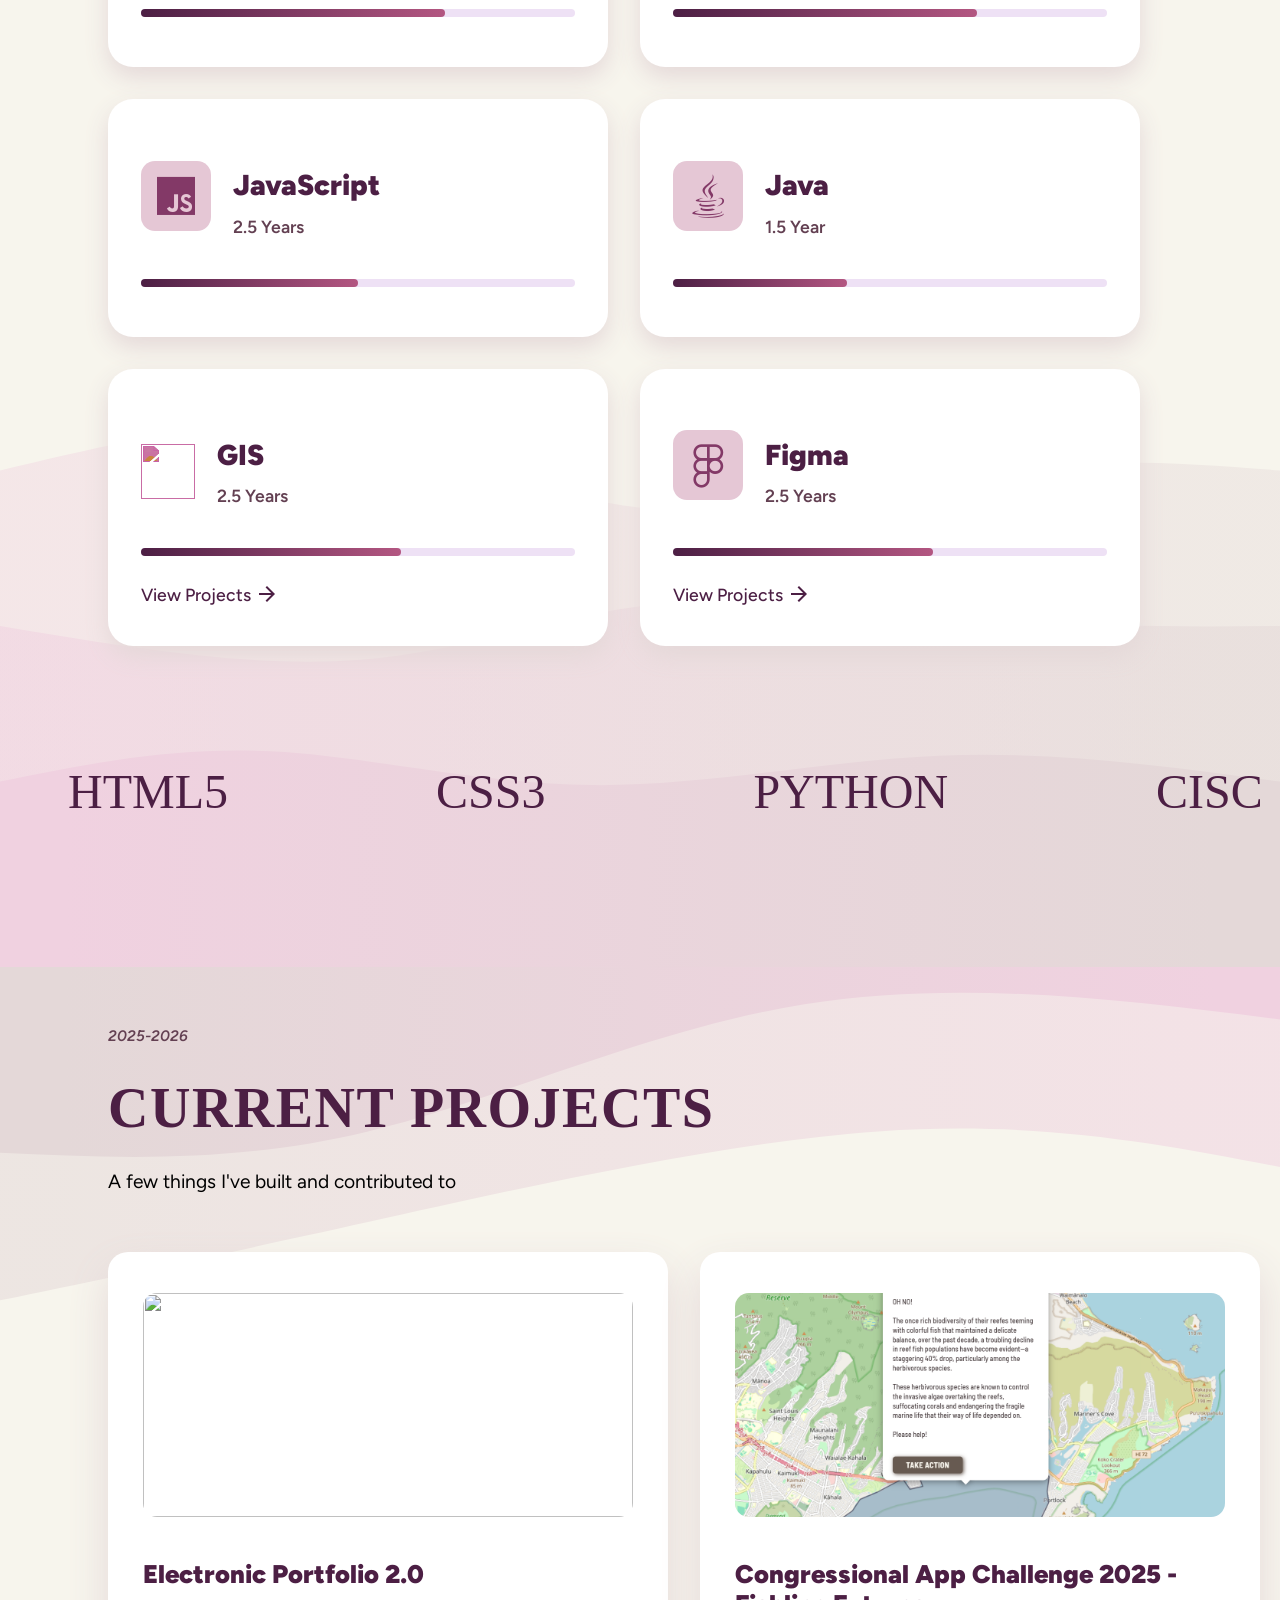
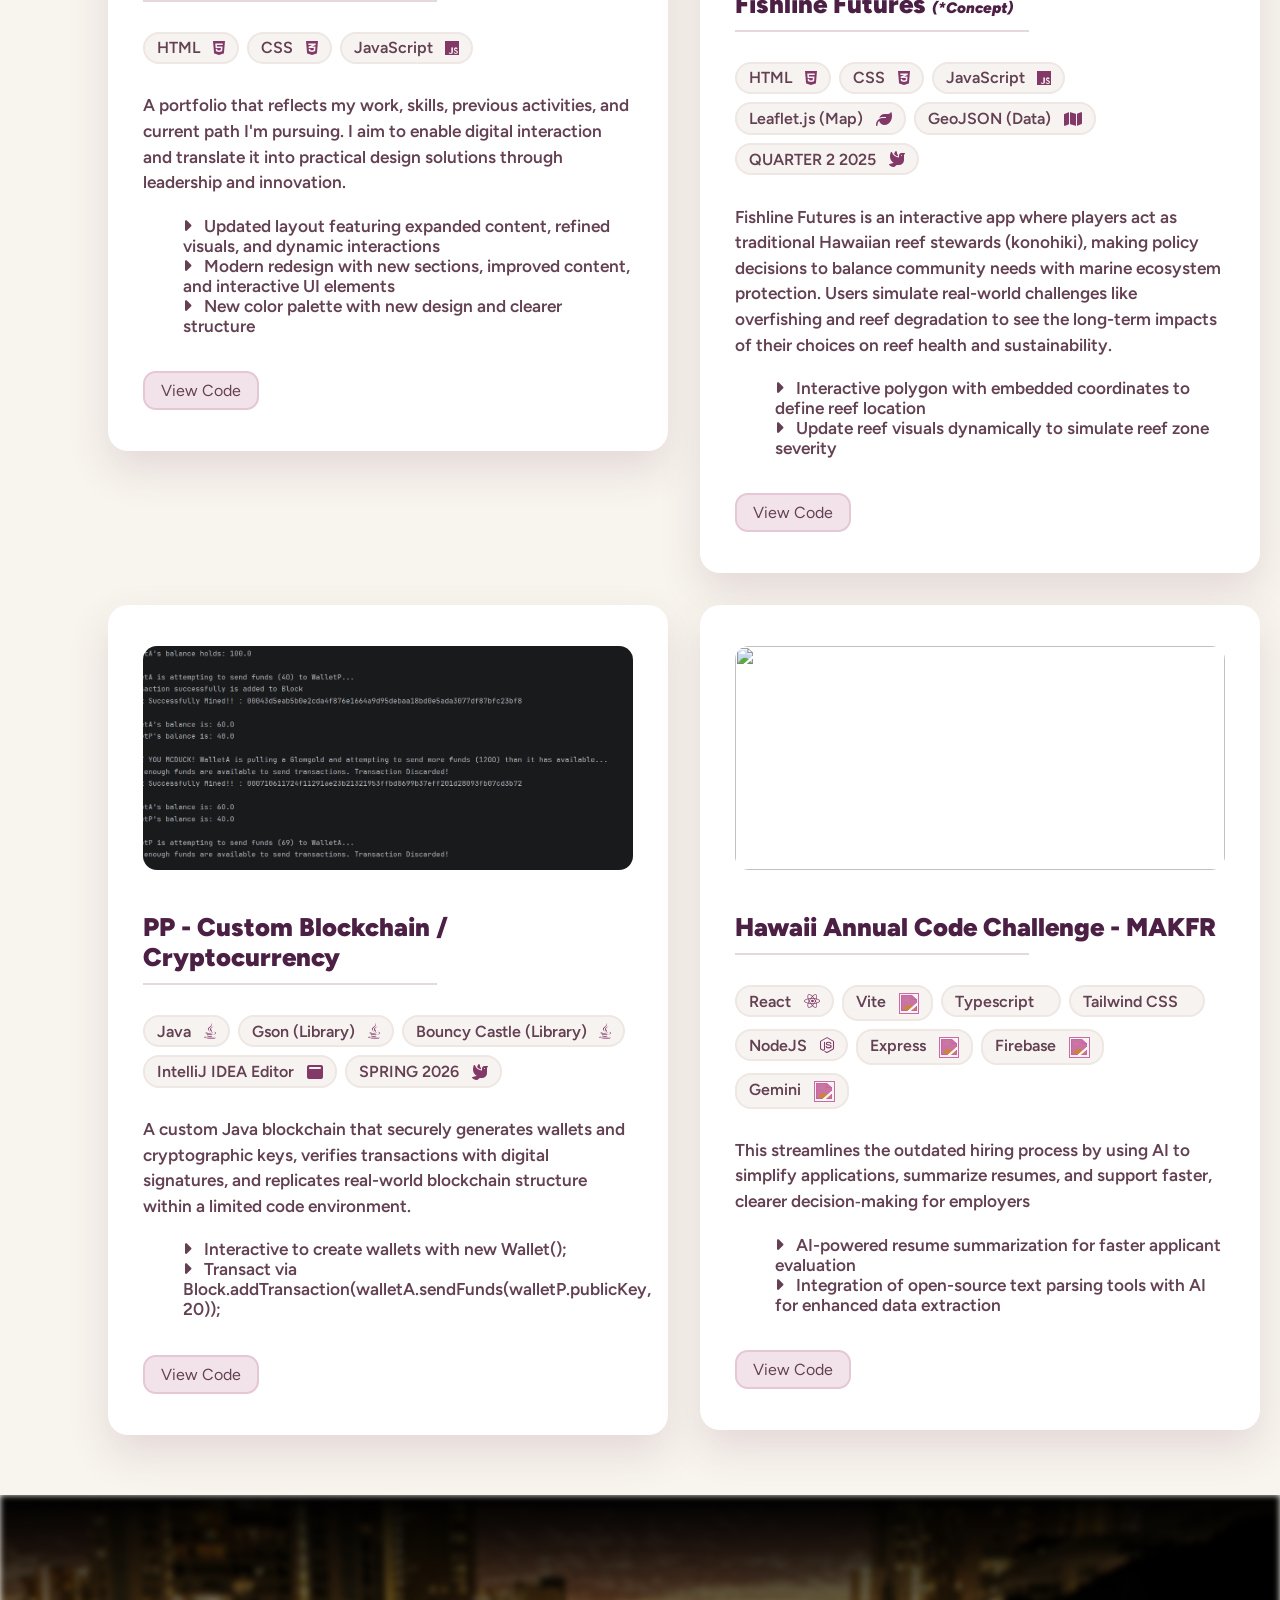
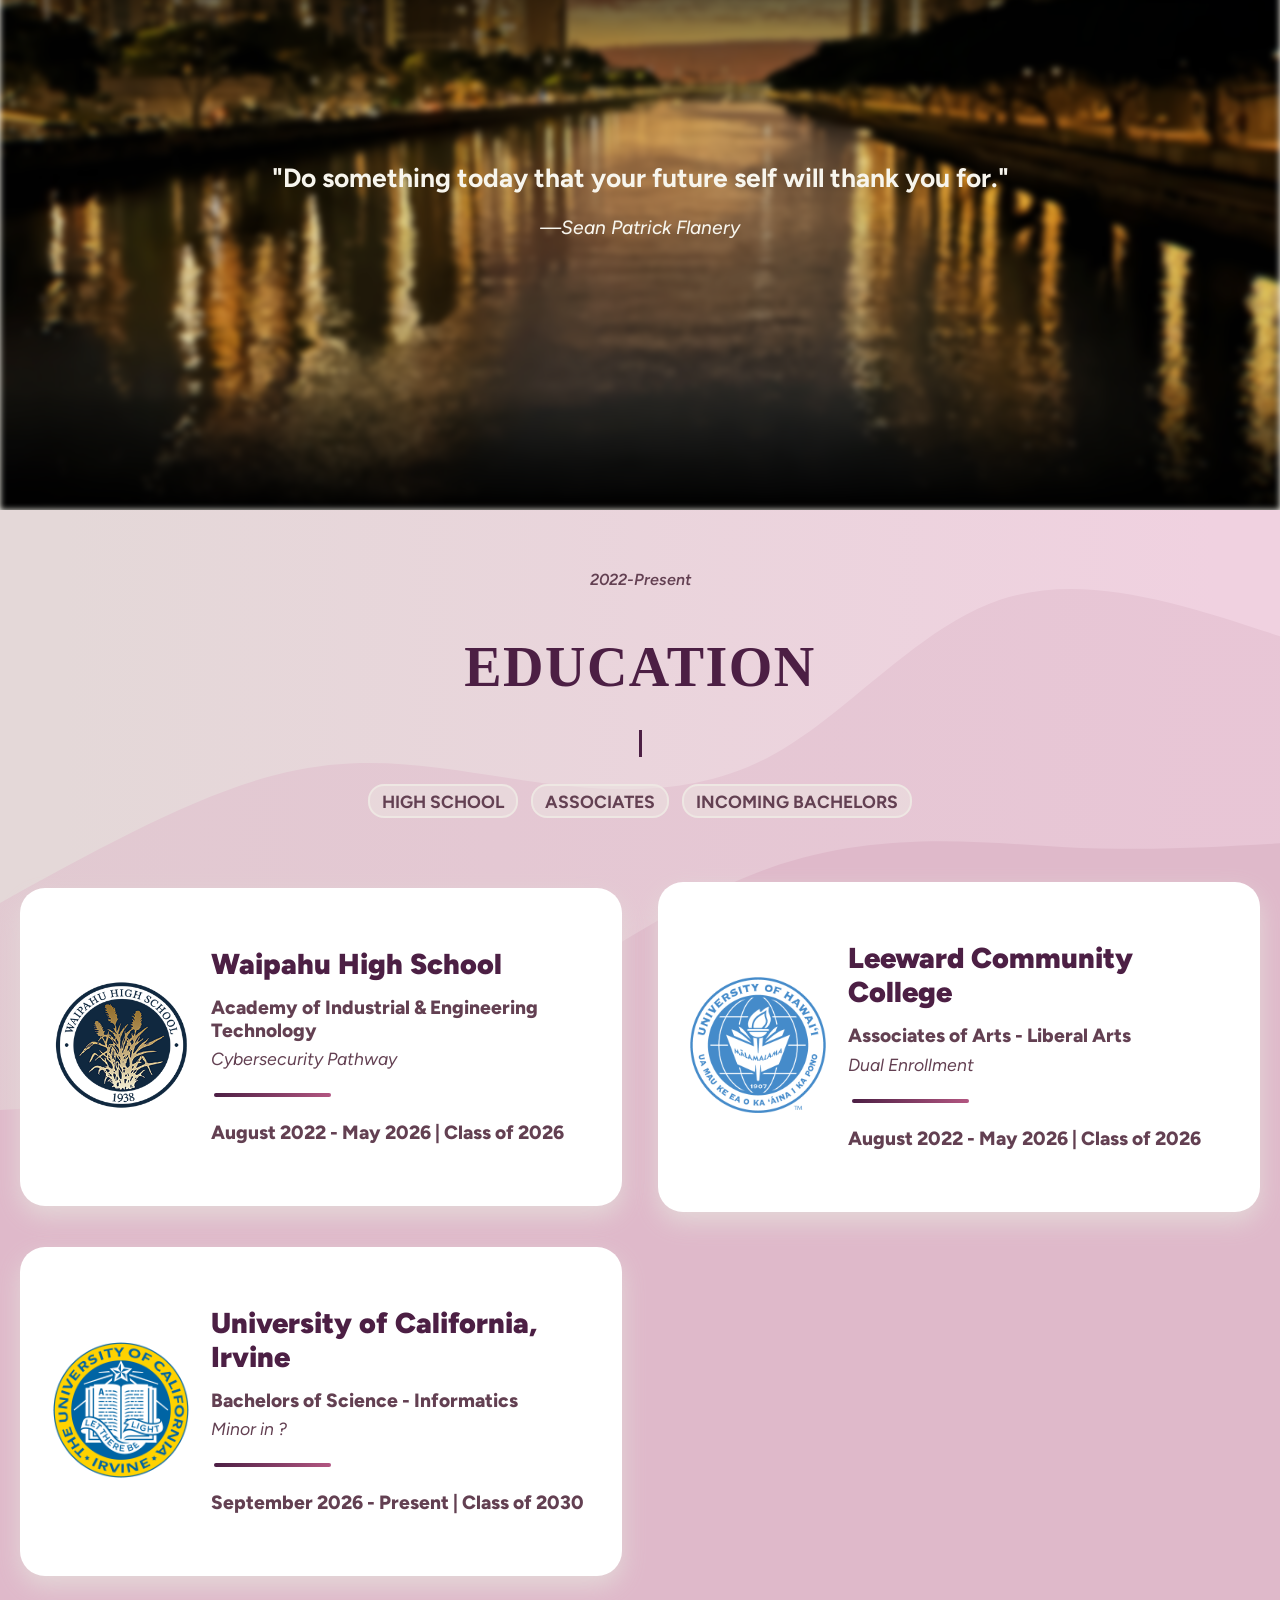
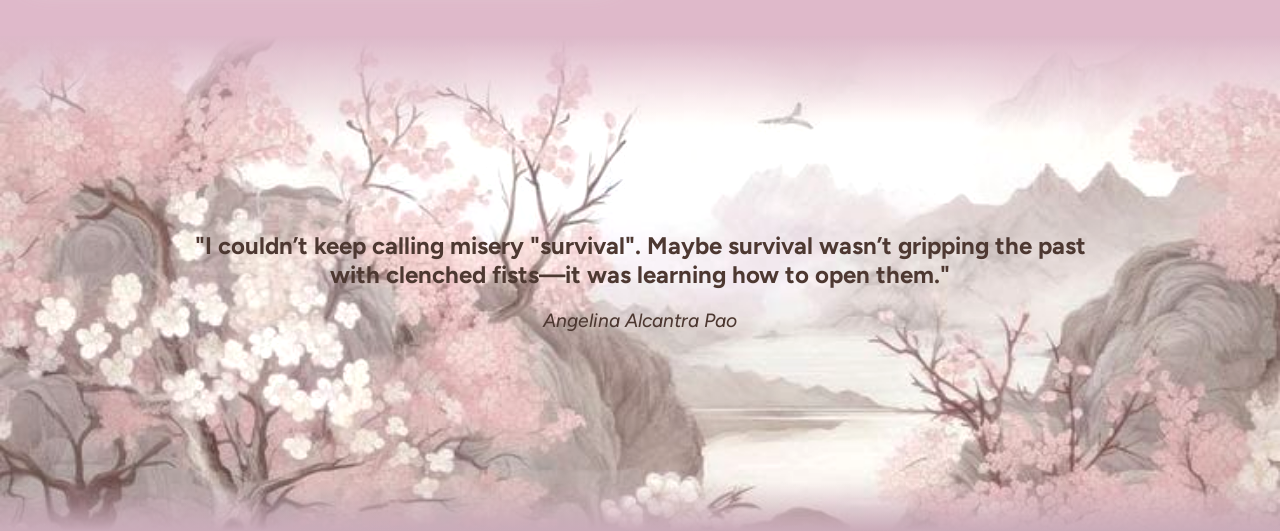
==== commit 4af43a31: "Add typing animation under About Me" ====
--- a/index.html
+++ b/index.html
@@ -19,7 +19,7 @@
 	<link rel="preconnect" href="https://fonts.googleapis.com">
 	<link rel="preconnect" href="https://fonts.gstatic.com" crossorigin>
 	<link rel="stylesheet" href="https://fonts.googleapis.com/css2?family=Material+Symbols+Outlined:opsz,wght,FILL,GRAD@20..48,100..700,0..1,-50..200" />
-	<link href="https://fonts.googleapis.com/css2?family=BBH+Hegarty&family=Figtree:ital,wght@0,300..900;1,300..900&display=swap" rel="stylesheet">
+	<link href="https://fonts.googleapis.com/css2?family=BBH+Hegarty&family=Covered+By+Your+Grace&family=Figtree:ital,wght@0,300..900;1,300..900&display=swap" rel="stylesheet">
 
     <!-- Linking Font Awesome for Icons -->
     <link rel="stylesheet" href="https://cdnjs.cloudflare.com/ajax/libs/font-awesome/6.7.2/css/all.min.css">
@@ -87,6 +87,10 @@
 				<hr class="divider">
 
 				<p>My name is Angelina Alcantra Pao and I am currently a Cybersecurity student in the Academy of Industrial and Engineering Technology at Waipahu High School. I am a Chinese-Filipino woman, born and raised in Waipahu, Hawaii on the island of Oahu. I am an individual that is willing to play a story that is fully theirs, someone pushing and venturing. I am not letting a ghost narrate the only story you think you are allowed to tell.</p>
+
+				<div class="typing-anim-bio">
+					<p class="typing-text-bio">My résumé's final form—and yes, I coded it. No free div-centering.</p>
+				</div>
 
 			</div>
 			<!-- Image Insert -->
@@ -285,6 +289,37 @@
 			<!-- CARD 1 -->
 			<article class="project-card">
 				<div class="project-content">
+					<div class="project-preview"><img class="proj" src="Public/pictures/homepage.png"></div>
+					
+					<div class="project-text">
+						<h3 class="project-title">Electronic Portfolio 2.0</h3>
+
+						<div class="bar">
+						</div>
+						<div class="project-tech">
+							<div class="pill">HTML<i class="fa-brands fa-html5" id="project-icon"></i></div>	
+							<div class="pill">CSS<i class="fa-brands fa-css3-alt" id="project-icon"></i></div>	
+							<div class="pill">JavaScript<i class="fa-brands fa-js" id="project-icon"></i></div>
+						</div>
+
+						<div class="project-info">
+				        	<p class="project-desc">A portfolio that reflects my work, skills, previous activities, and current path I'm pursuing. I aim to enable digital interaction and translate it into practical design solutions through leadership and innovation.
+				        		<ul>	
+				        			<li><em><i class="fa-solid fa-caret-right" id="list-icon"></i></em>Updated layout featuring expanded content, refined visuals, and dynamic interactions</li>
+				        			<li><em><i class="fa-solid fa-caret-right" id="list-icon"></i></em>Modern redesign with new sections, improved content, and interactive UI elements</li>
+				        			<li><em><i class="fa-solid fa-caret-right" id="list-icon"></i></em>New color palette with new design and clearer structure</li>
+				        		</ul>
+				        	</p>
+				        	<div class="project-links">
+				        		<a href="https://github.com/aiea-nglnx/EPortfoliov2.git" class="link-btn">View Code</a>
+				        	</div>
+				    	</div>
+					</div>
+				</div>
+			</article>
+
+			<article class="project-card">
+				<div class="project-content">
 					<div class="project-preview"><img class="proj" src="Public/pictures/fishlines.png"></div>
 					
 					<div class="project-text">
@@ -386,34 +421,6 @@
 					</div>
 				</div>
 			</article>
-
-			<article class="project-card">
-				<div class="project-content">
-					<div class="project-preview"><img class="proj" src="Public/pictures/agriculture-use.png"></div>
-					
-					<div class="project-text">
-						<h3 class="project-title">Congressional App Challenge 2024 - Genki Project App <span>(*Concept GIS Map 1)</span></h3>
-
-						<div class="bar">
-						</div>
-						<div class="project-tech">
-							<div class="pill">ArcGIS<img src="https://simpleicons.org/icons/arcgis.svg" id="project-iconimg"></div>	
-							<div class="pill">Q2 2024<i class="fa-solid fa-dove" id="project-icon"></i></div>
-						</div>
-
-						<div class="project-info">
-				        	<p class="project-desc">Inspired by the Genki Ala Wai Project, this concept app raises urgent awareness of environmental threats, such as pollution, in the Ala Wai area and delivers a proven, community-driven solution to combat similar challenges worldwide. Displayed is the map system that I enacted.
-				        		<ul>	
-				        			<li><em><i class="fa-solid fa-caret-right" id="list-icon"></i></em>Map System: Display realistic georgaphic locations of polluted areas</li>
-				        			<li><em><i class="fa-solid fa-caret-right" id="list-icon"></i></em>Locations of shown pesticide & water pollution</li>
-				        		</ul>
-				        	</p>			
-				    	</div>
-					</div>
-				</div>
-			</article>
-
-
 		</div>
 	</section>	
 
--- a/Styles/styles.css
+++ b/Styles/styles.css
@@ -207,6 +207,33 @@
 }
 
 /* ABOUT */
+
+.typing-text-bio {
+	font-family: 'Covered By Your Grace';
+	font-size: 	1.8rem;
+	font-weight: 	800;
+	white-space: nowrap;
+	overflow: hidden;
+	border-right: 3px solid #4C1F44; /*Blinking*/
+	width: 0;
+	padding-bottom: 0.5rem;
+
+	/* Sync step count to the exact number of characters*/
+	animation:
+		typing 6s steps(66) infinite alternate,
+		blink 0.7s step-end infinite;
+}
+
+@keyframes typing {
+	0%, 10% { width: 0; }
+	90%, 100% { width: 100%; }
+}
+
+@keyframes blink {
+  from, to { border-color: transparent; }
+  20% { border-color: #000; }
+}
+
 .about-section {
 	padding: 80px 20px;
 	margin: 0 auto;
@@ -244,7 +271,7 @@
   left: 0;
   position: relative;
   padding-top: 5rem;
-  padding-bottom: 5rem;
+  padding-bottom: 4rem;
 
 }
 
@@ -320,6 +347,7 @@
 	font-family: 'Figtree';
 	font-weight: 	400;
 	font-size: 1.6rem;
+	margin-left: 4rem;
 	line-height: 	1;
 	width: 	50vw;
 	height: 10vh;
@@ -658,7 +686,7 @@
 	margin-top: 	1rem;
   flex-shrink: 0;
   width: 100%;
-  height: 13rem;
+  height: 14rem;
   border-radius: 14px;
 }
 
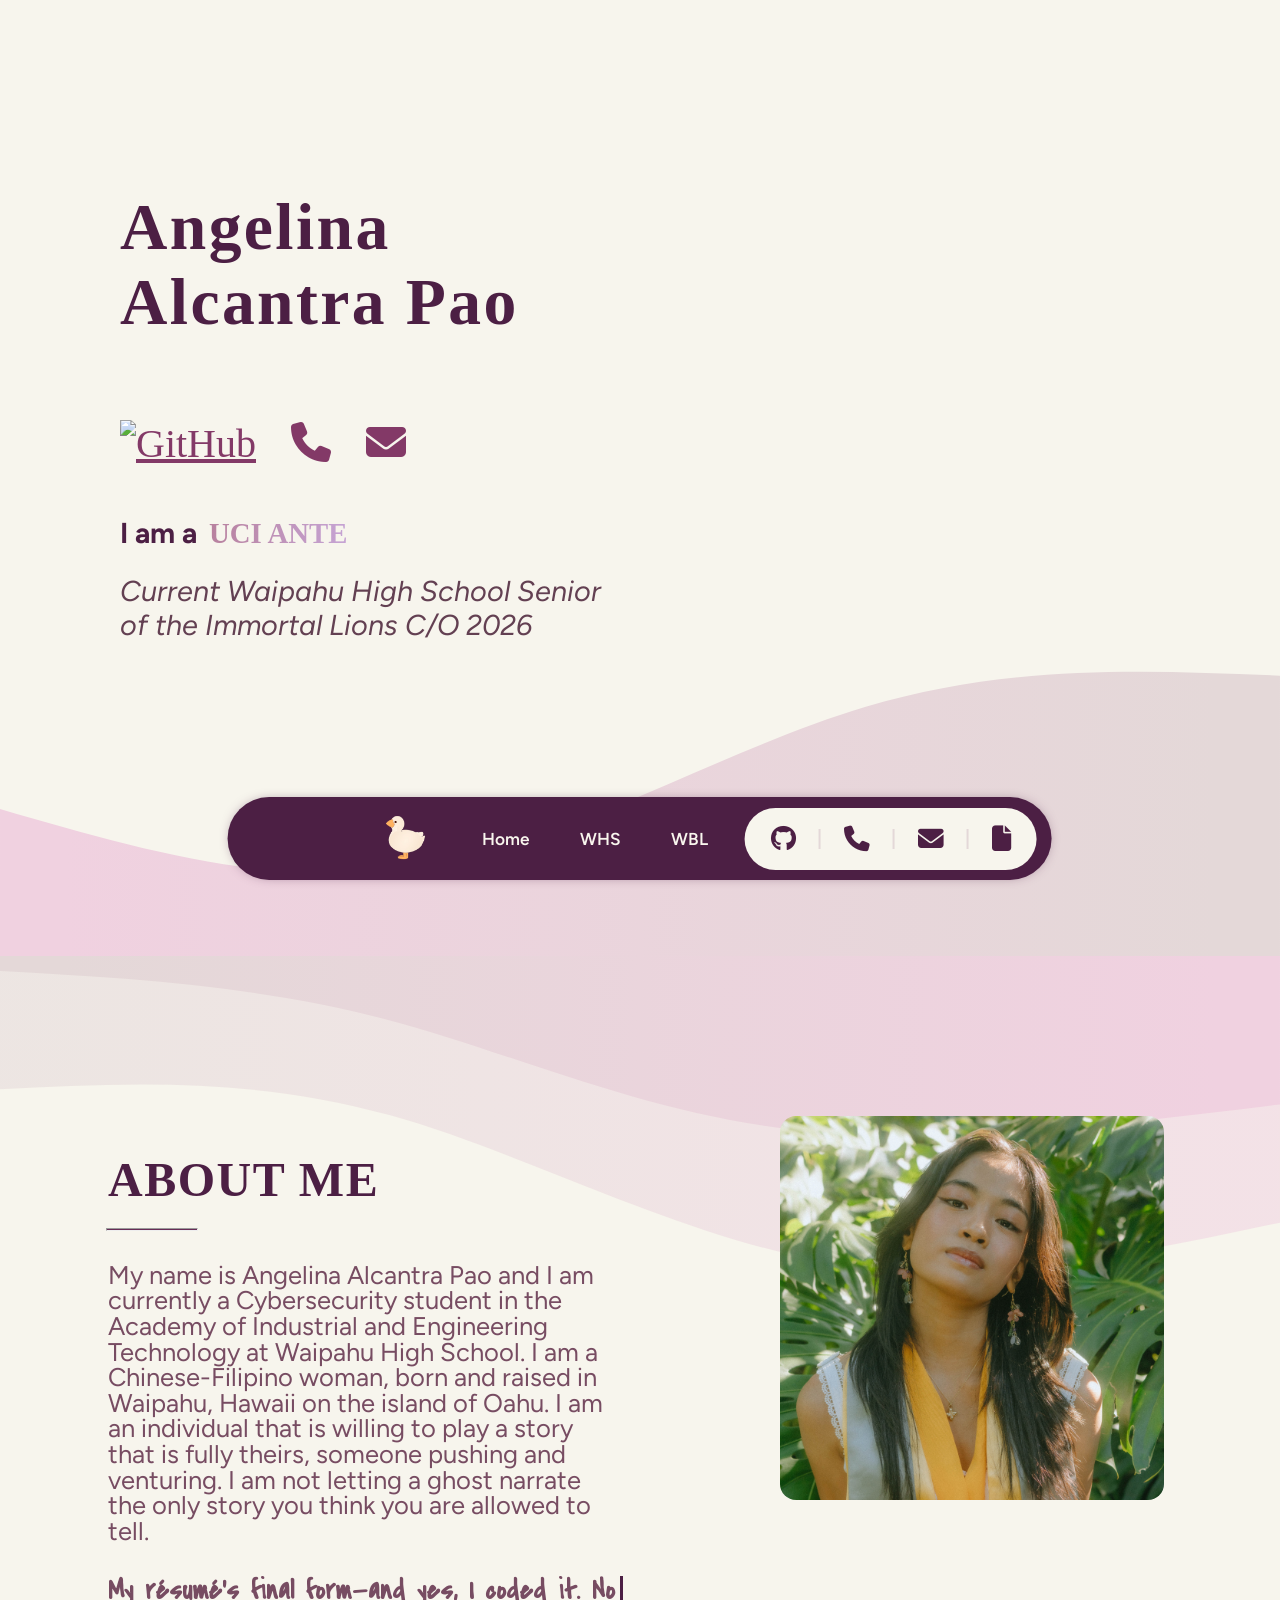
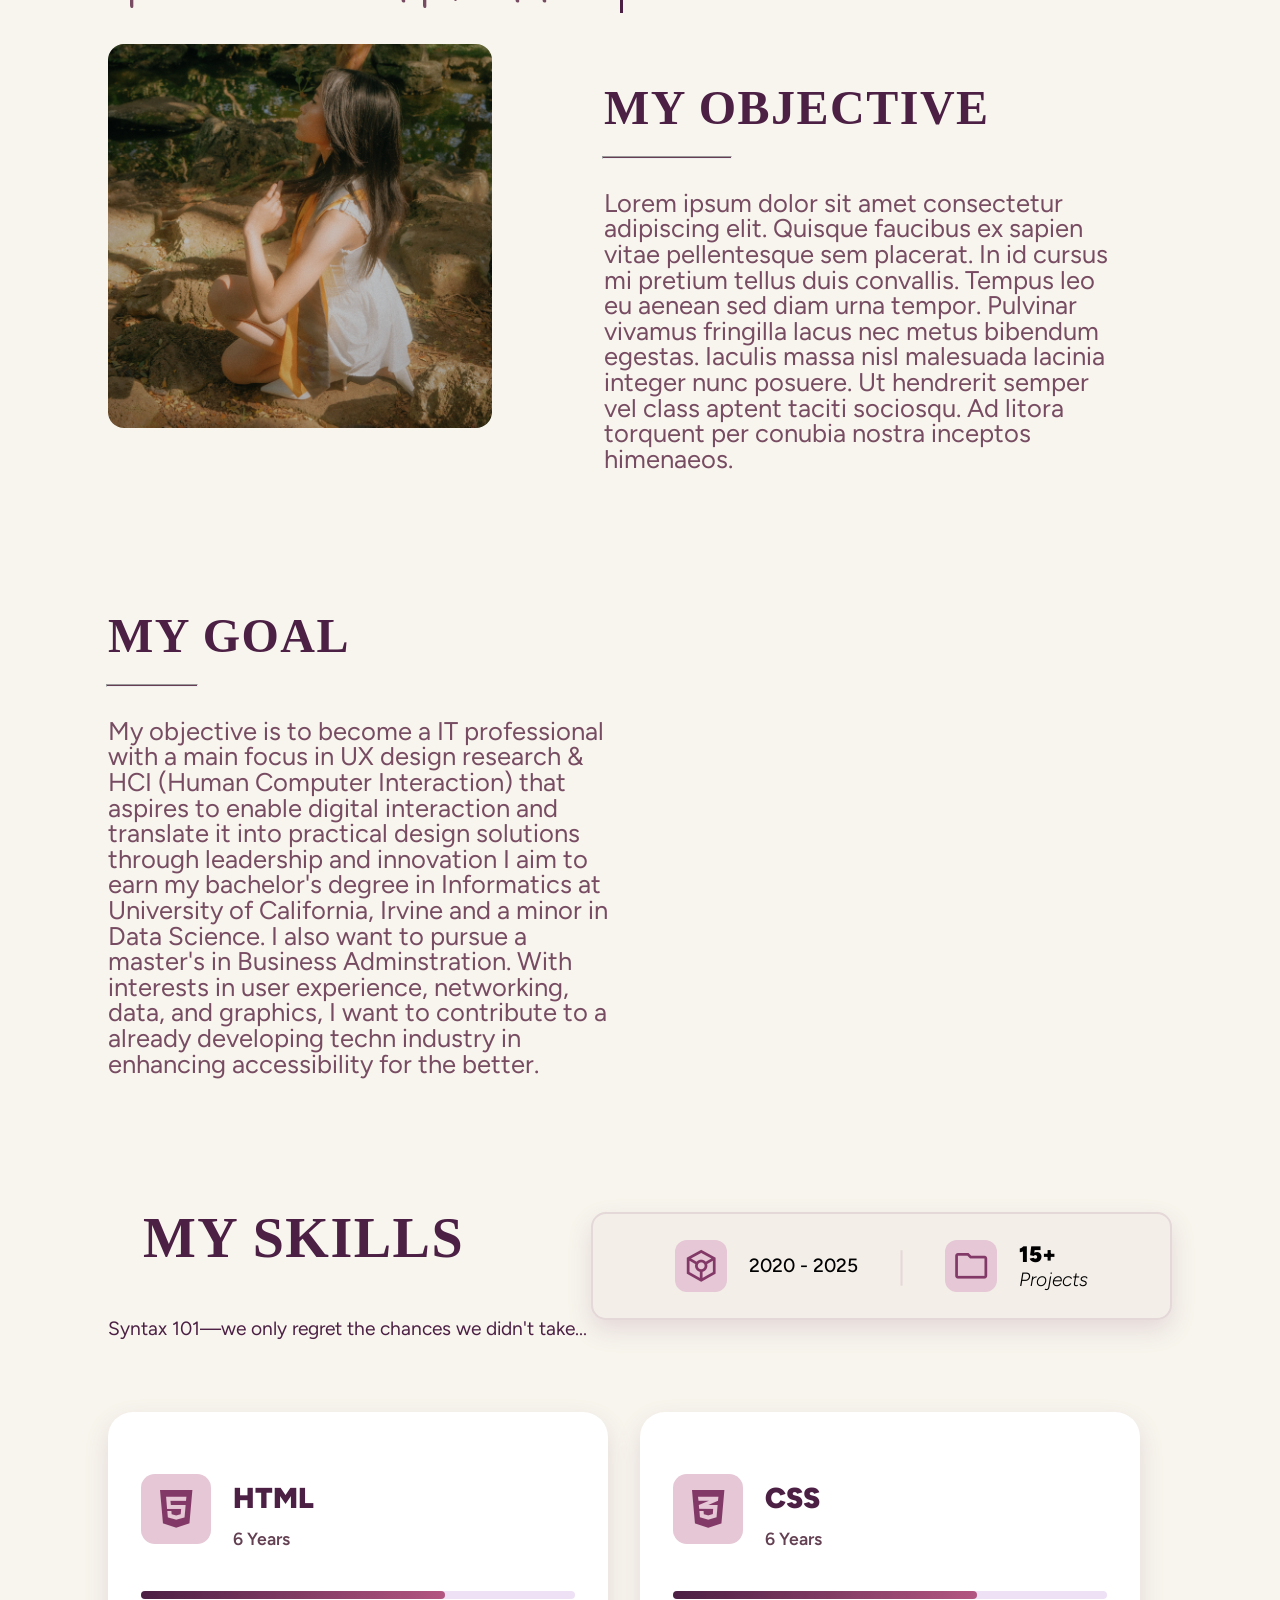
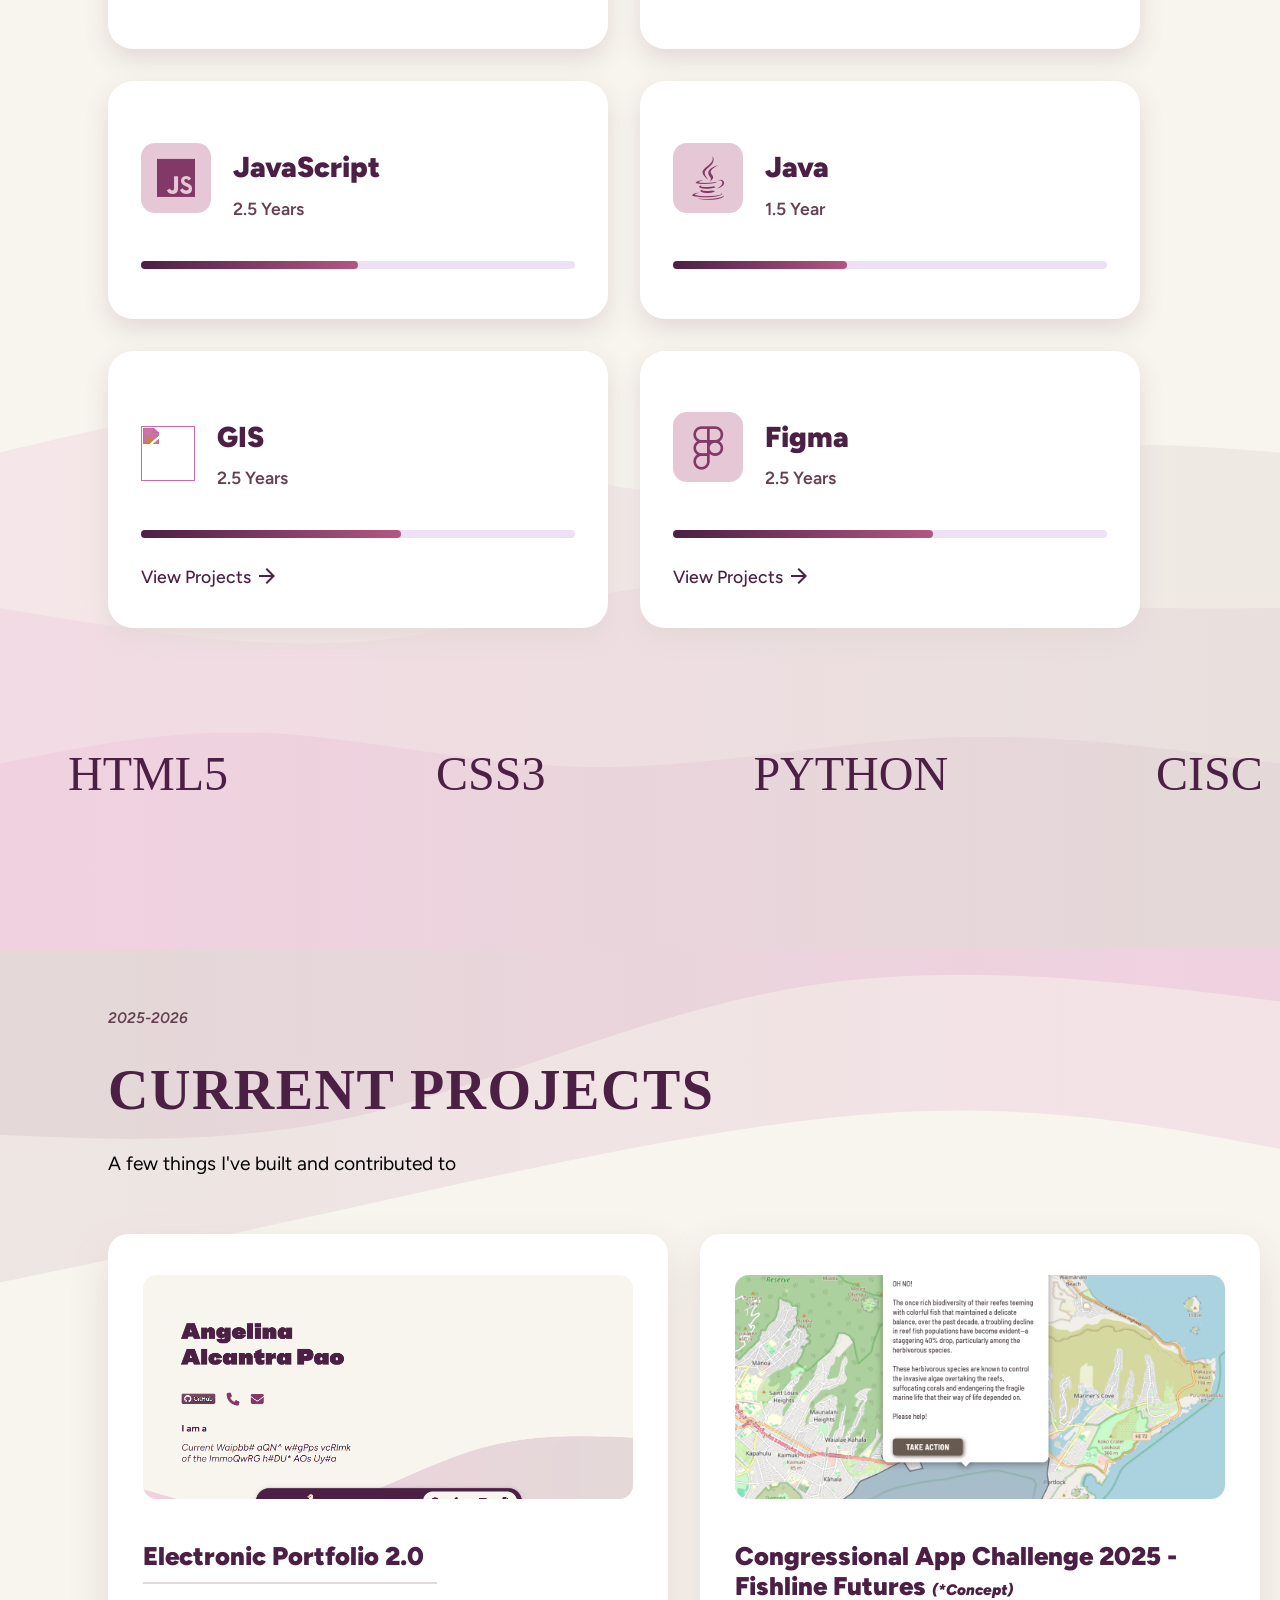
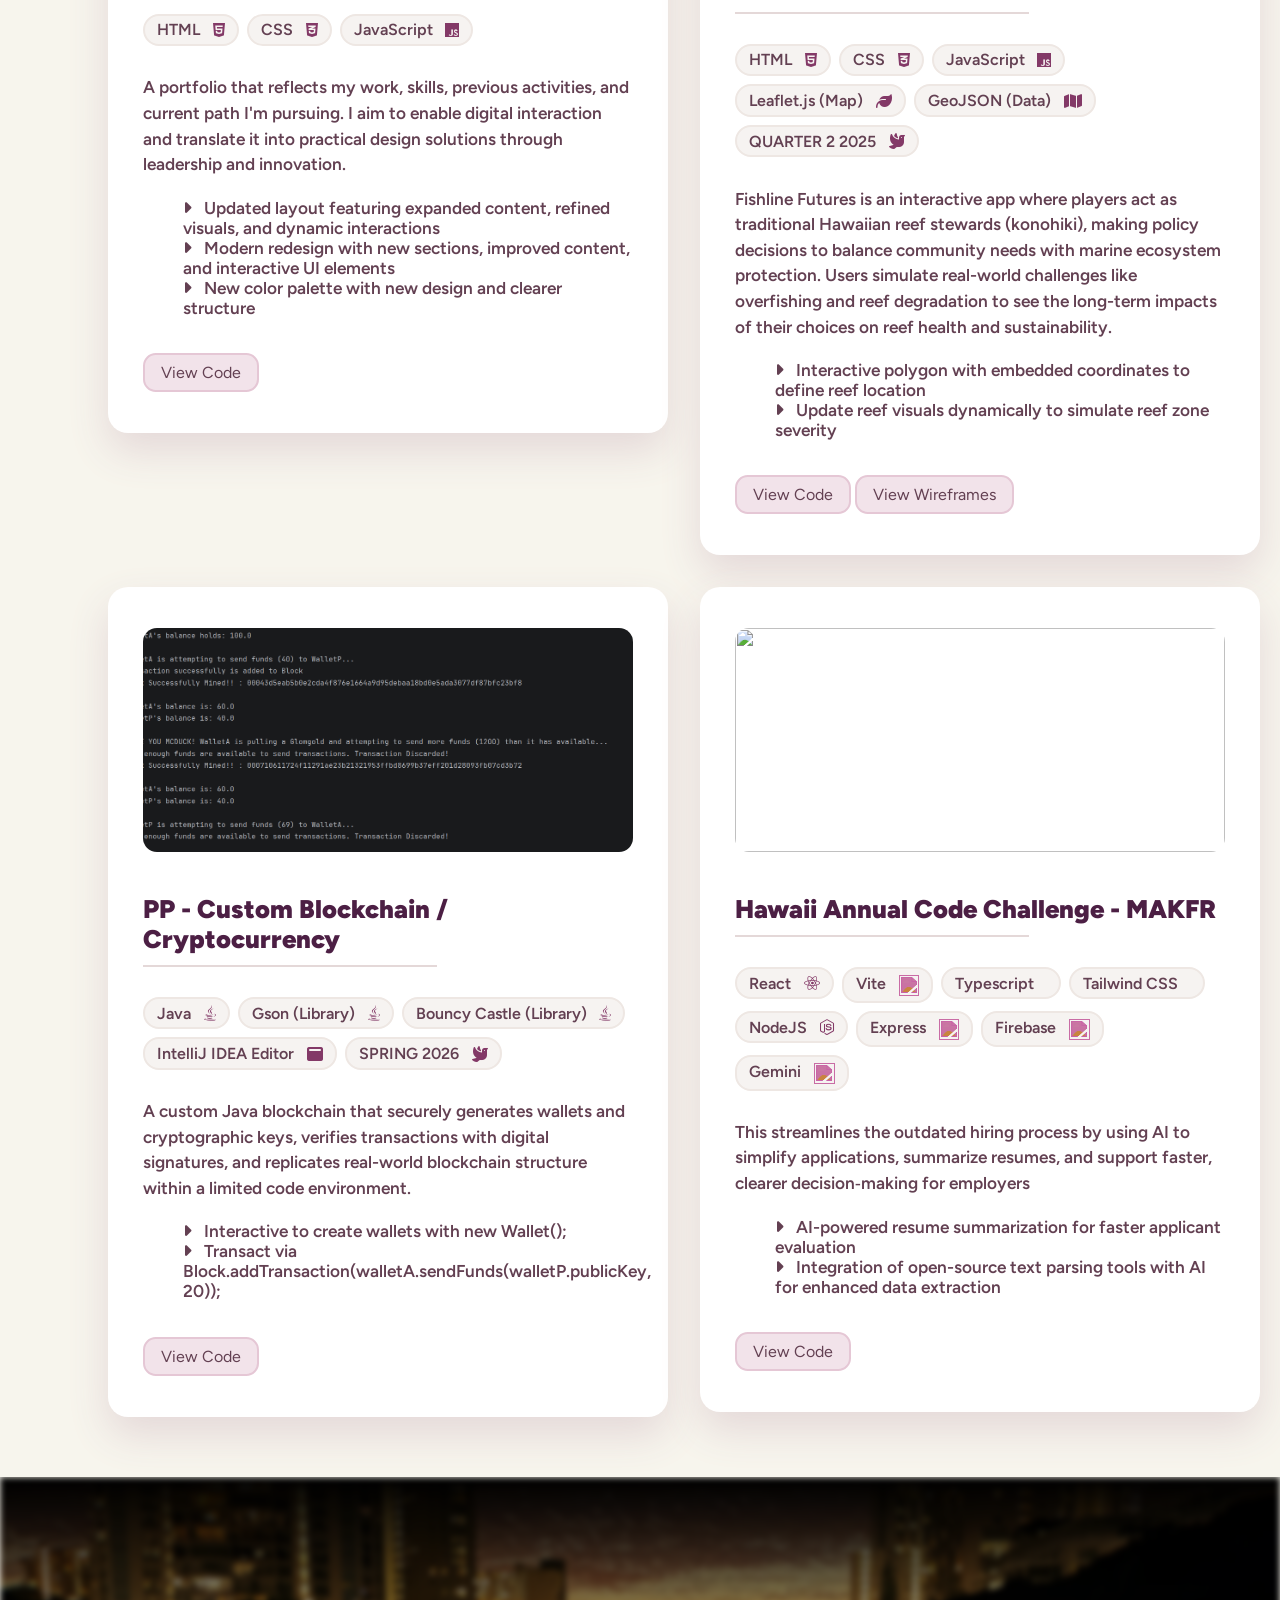
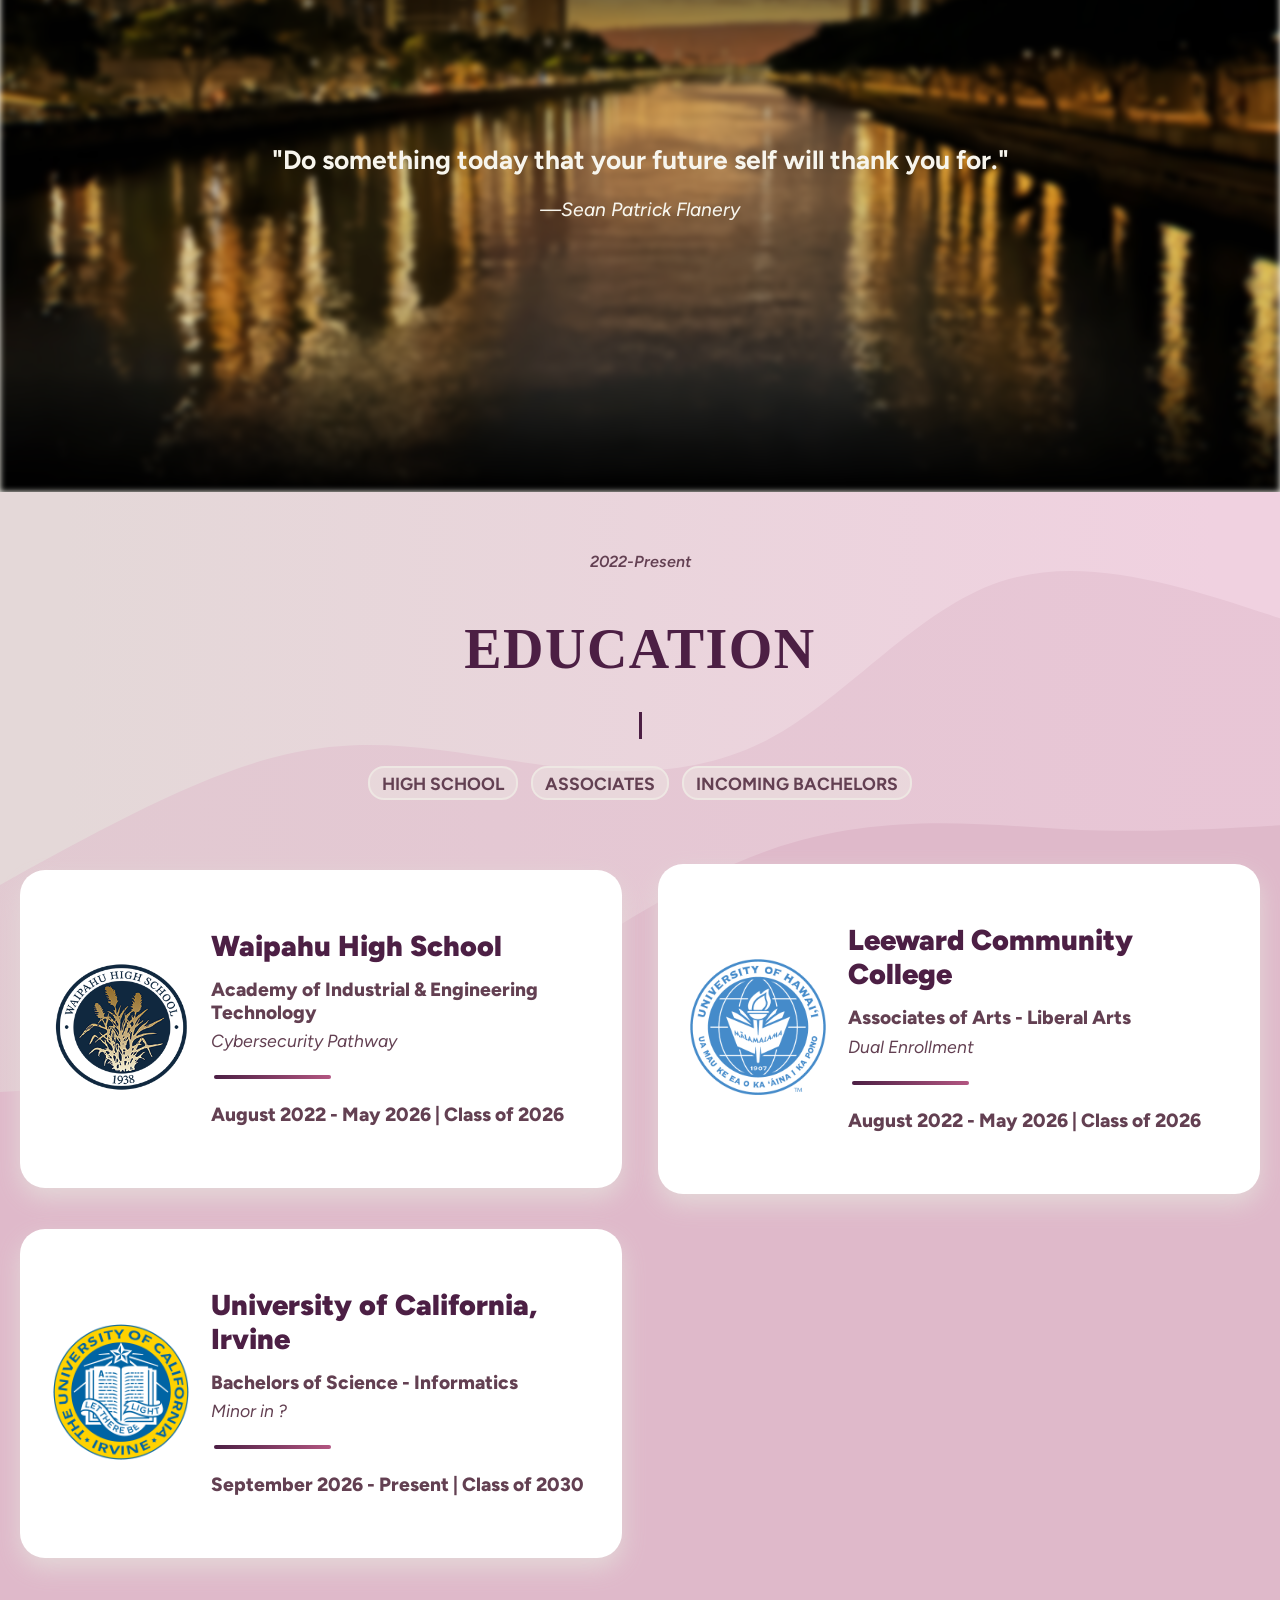
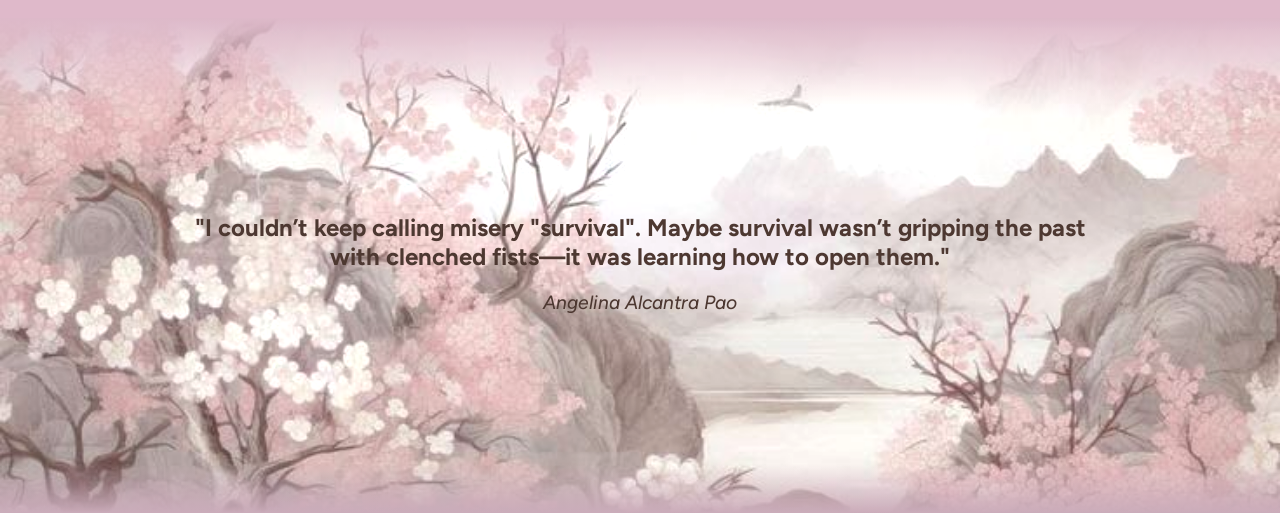
==== commit 2a5e3632: "Add hero animation components" ====
--- a/index.html
+++ b/index.html
@@ -6,7 +6,7 @@
     <link rel="stylesheet" type="text/css" href="./Styles/styles.css">
 
     <!-- BOUNCE CARDS -->
-\    <script src="https://cdnjs.cloudflare.com/ajax/libs/gsap/3.12.2/gsap.min.js"></script>
+    <script src="https://cdnjs.cloudflare.com/ajax/libs/gsap/3.12.2/gsap.min.js"></script>
 
     <!-- DECRYPTED TEXT -->
     <script src="./Scripts/decrypted.js" defer></script>
@@ -346,6 +346,7 @@
 				        	</p>
 				        	<div class="project-links">
 				        		<a href="https://github.com/aiea-nglnx/FishLine-Futures.git" class="link-btn">View Code</a>
+				        		<a href="https://www.figma.com/design/Mjh0ymv1dPjx3v63bG81dF/CAC-App-Wireframes?node-id=0-1&t=szhuzieF1htwmlff-1" class="link-btn">View Wireframes</a>
 				        	</div>
 				    	</div>
 					</div>
@@ -524,6 +525,23 @@
 		
 	</section>
 
-	
+	<script>
+		document.addEventListener("DOMContentLoaded", () => {
+		  const images = document.querySelectorAll(".about-photo");
+		  if (!images.length) return;
+
+		  const observer = new IntersectionObserver((entries, obs) => {
+		    entries.forEach((entry) => {
+		      if (entry.isIntersecting) {
+		        entry.target.classList.add("slide-in-right");
+		        entry.target.classList.add("slide-in-left");
+		        obs.unobserve(entry.target);
+		      }
+		    });
+		  }, { threshold: 0.2 });
+
+		  images.forEach((image) => observer.observe(image));
+		});
+	</script>
 </body>
 </html>
--- a/Styles/styles.css
+++ b/Styles/styles.css
@@ -126,6 +126,7 @@
 	position: relative;
 	padding: 20px 20px;
 }
+
 .name {
 	margin-left: 100px;
 	padding-top: 	100px;
@@ -133,6 +134,8 @@
 	font-size: 4.1rem;
 	letter-spacing: .15rem;
 	color: #4C1F44;
+
+	animation: focus-in-expand-fwd 1.2s ease-out both;
 }
 
 .contact-list {
@@ -224,6 +227,24 @@
 		blink 0.7s step-end infinite;
 }
 
+/* ----------------------------------------------
+ * Generated by Animista on 2026-8-5 22:36:51
+ * Licensed under FreeBSD License.
+ * See http://animista.net/license for more info. 
+ * w: http://animista.net, t: @cssanimista
+ * ---------------------------------------------- */
+
+/**
+ * ----------------------------------------
+ * animation focus-in-expand-fwd
+ * ----------------------------------------
+ */
+@keyframes focus-in-expand-fwd {
+  0% { letter-spacing: -0.5em; transform: translateZ(-800px); filter: blur(12px); opacity: 0; }
+  100% { transform: translateZ(0); filter: blur(0); opacity: 1; }
+}
+
+
 @keyframes typing {
 	0%, 10% { width: 0; }
 	90%, 100% { width: 100%; }
@@ -233,6 +254,8 @@
   from, to { border-color: transparent; }
   20% { border-color: #000; }
 }
+
+
 
 .about-section {
 	padding: 80px 20px;
@@ -281,18 +304,47 @@
   display: block;
   object-fit: cover;
   border-radius: 16px; /* optional, just for style */
-}
-
-.about-photo img#me-photo, #me-photo {
-	object-position: 50% 20%;
-}
-
-.about-photo img#obj-photo, #obj-photo {
-	object-position: 50% 70%;
-}
-
-.about-photo img#goal-photo, #goal-photo {
-	object-position: 50% 60%;
+  overflow: hidden;
+  opacity: 0;
+  will-change: transform, opacity;
+}
+
+
+.about-photo img#me-photo, #me-photo { object-position: 50% 20%; }
+
+.about-photo img#obj-photo, #obj-photo { object-position: 50% 70%; }
+
+.about-photo img#goal-photo, #goal-photo { object-position: 50% 60%; }
+
+#me-photo.slide-in-right, #goal-photo.slide-in-right {
+	animation: slide-in-right 1s ease-out both;
+}
+
+#obj-photo.slide-in-left {
+	animation: slide-in-left 1s ease-out both;
+}
+
+/* ----------------------------------------------
+ * Generated by Animista on 2026-8-4 10:32:37
+ * Licensed under FreeBSD License.
+ * See http://animista.net/license for more info. 
+ * w: http://animista.net, t: @cssanimista
+ * ---------------------------------------------- */
+
+/**
+ * ----------------------------------------
+ * animation slide-in-right
+ * ----------------------------------------
+ */
+
+@keyframes slide-in-right {
+  0% { transform: translateX(1300px); opacity: 0; }
+  100% { transform: translateX(0); opacity: 1;   }
+}
+
+@keyframes slide-in-left {
+  0% { transform: translateX(-1300px); opacity: 0; }
+  100% { transform: translateX(0); opacity: 1;   }
 }
 
 #text-container {
@@ -1196,3 +1248,31 @@
 	color: #4C1F44;
 }
 
+/* SLIDE IN ANIMATION */
+
+/* ----------------------------------------------
+ * Generated by Animista on 2026-8-4 9:35:35
+ * Licensed under FreeBSD License.
+ * See http://animista.net/license for more info. 
+ * w: http://animista.net, t: @cssanimista
+ * ---------------------------------------------- */
+
+/**
+ * ----------------------------------------
+ * animation slide-left
+ * ----------------------------------------
+ */
+@keyframes slide-left {
+  from {
+   transform: translateX(1000px);
+  }
+  to {
+    transform: translateX(0px);
+  }
+}
+
+
+
+
+
+
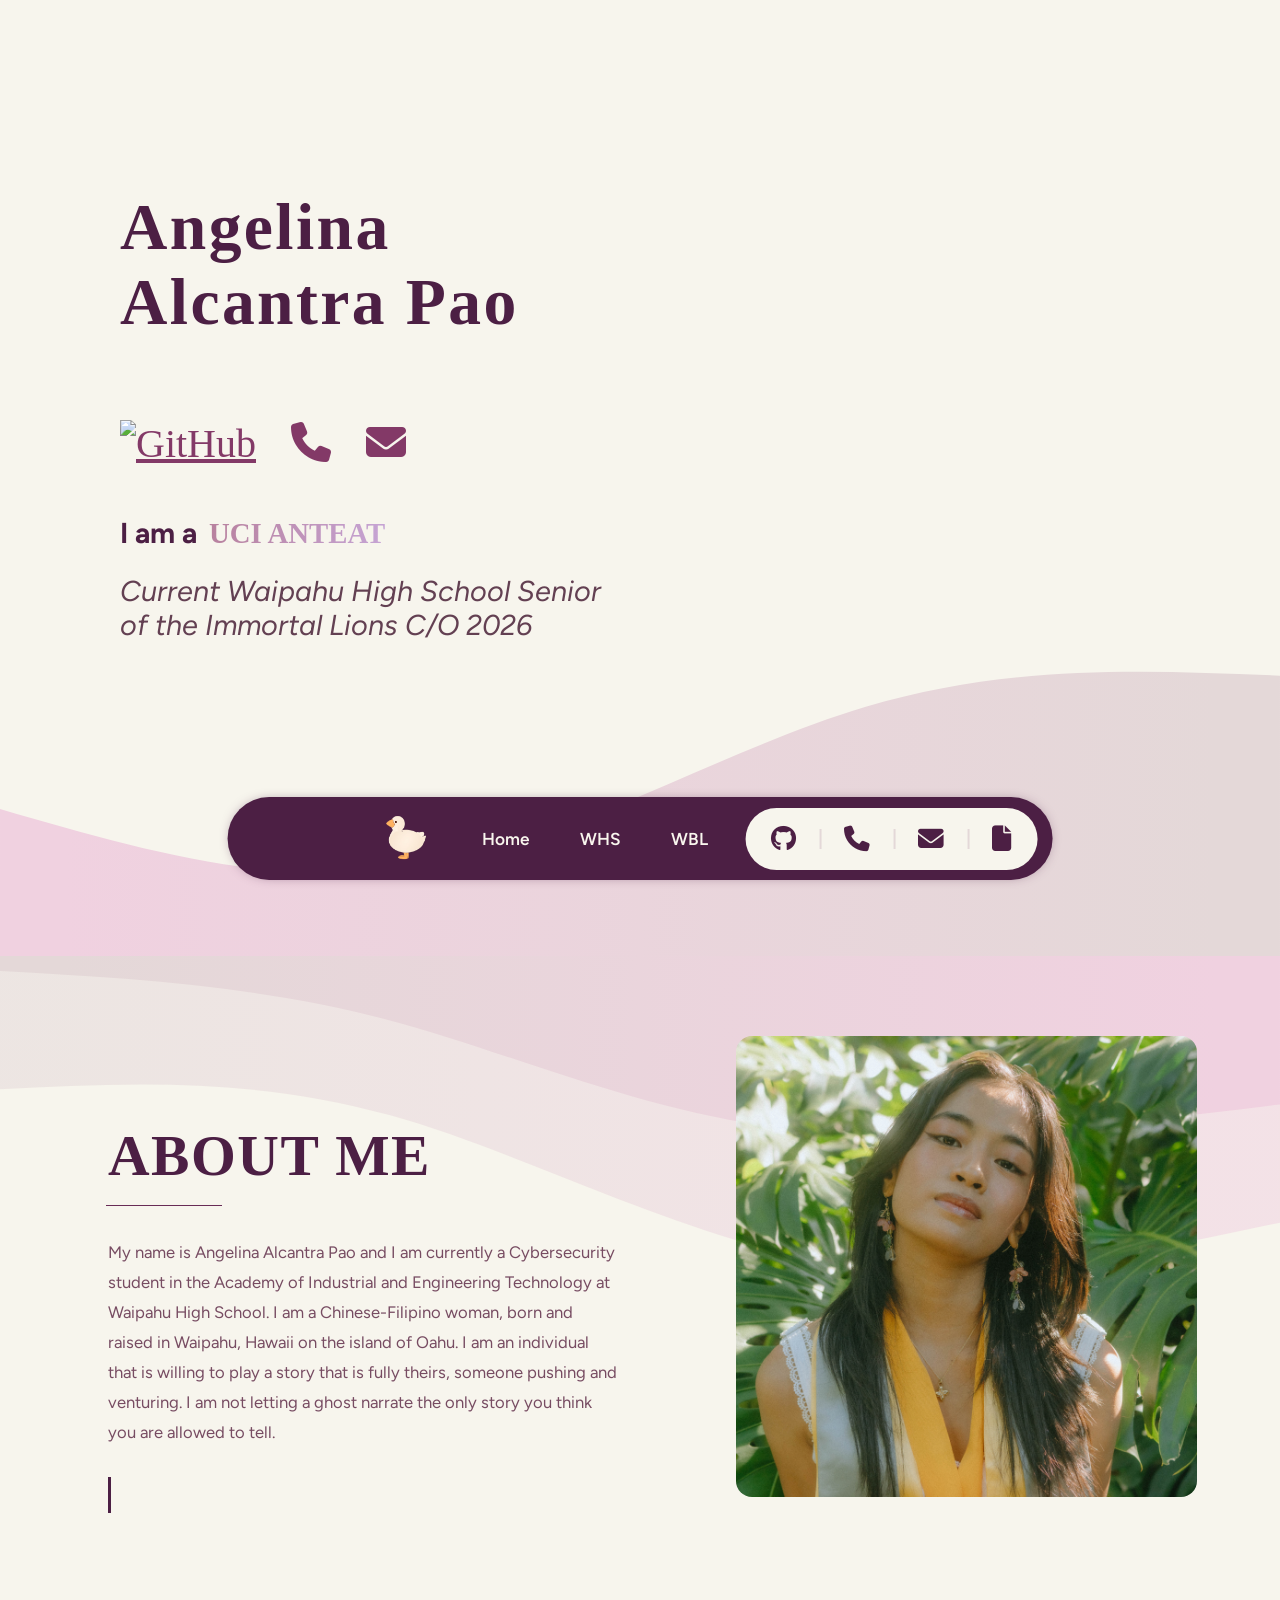
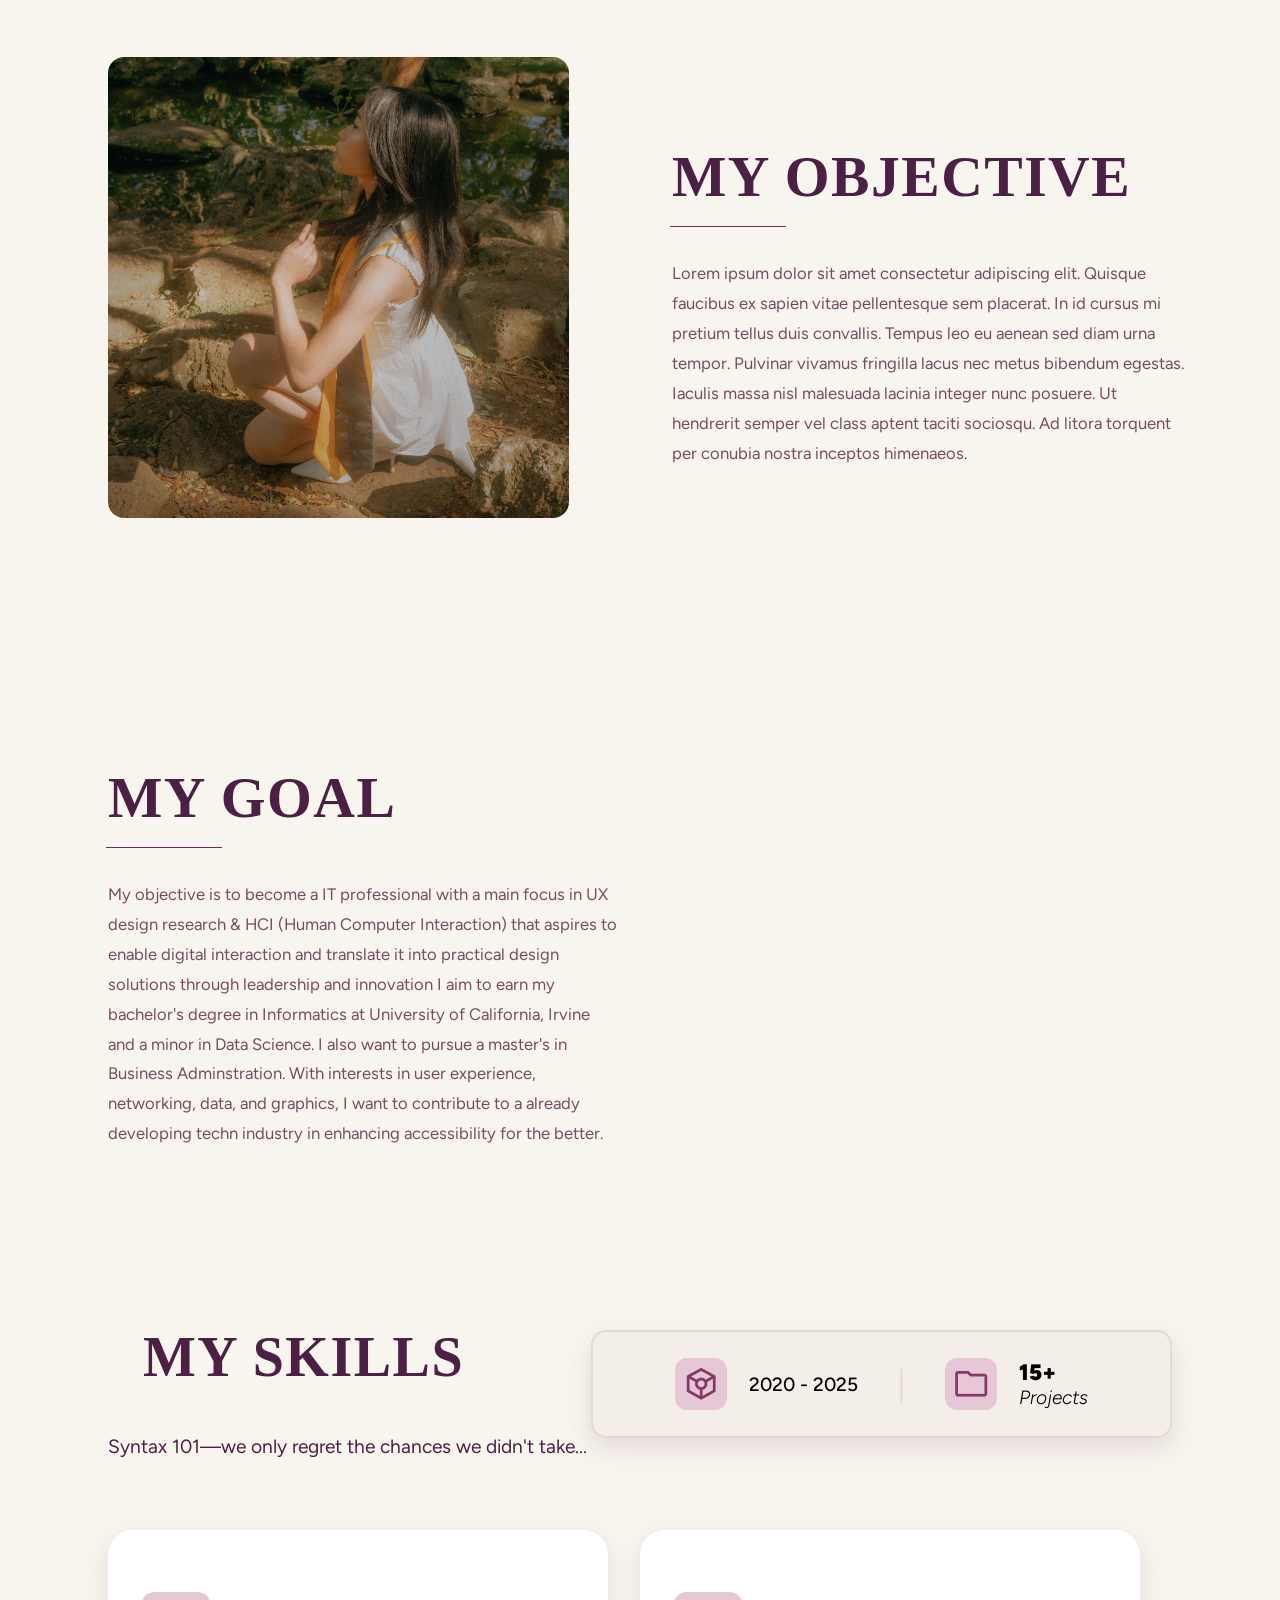
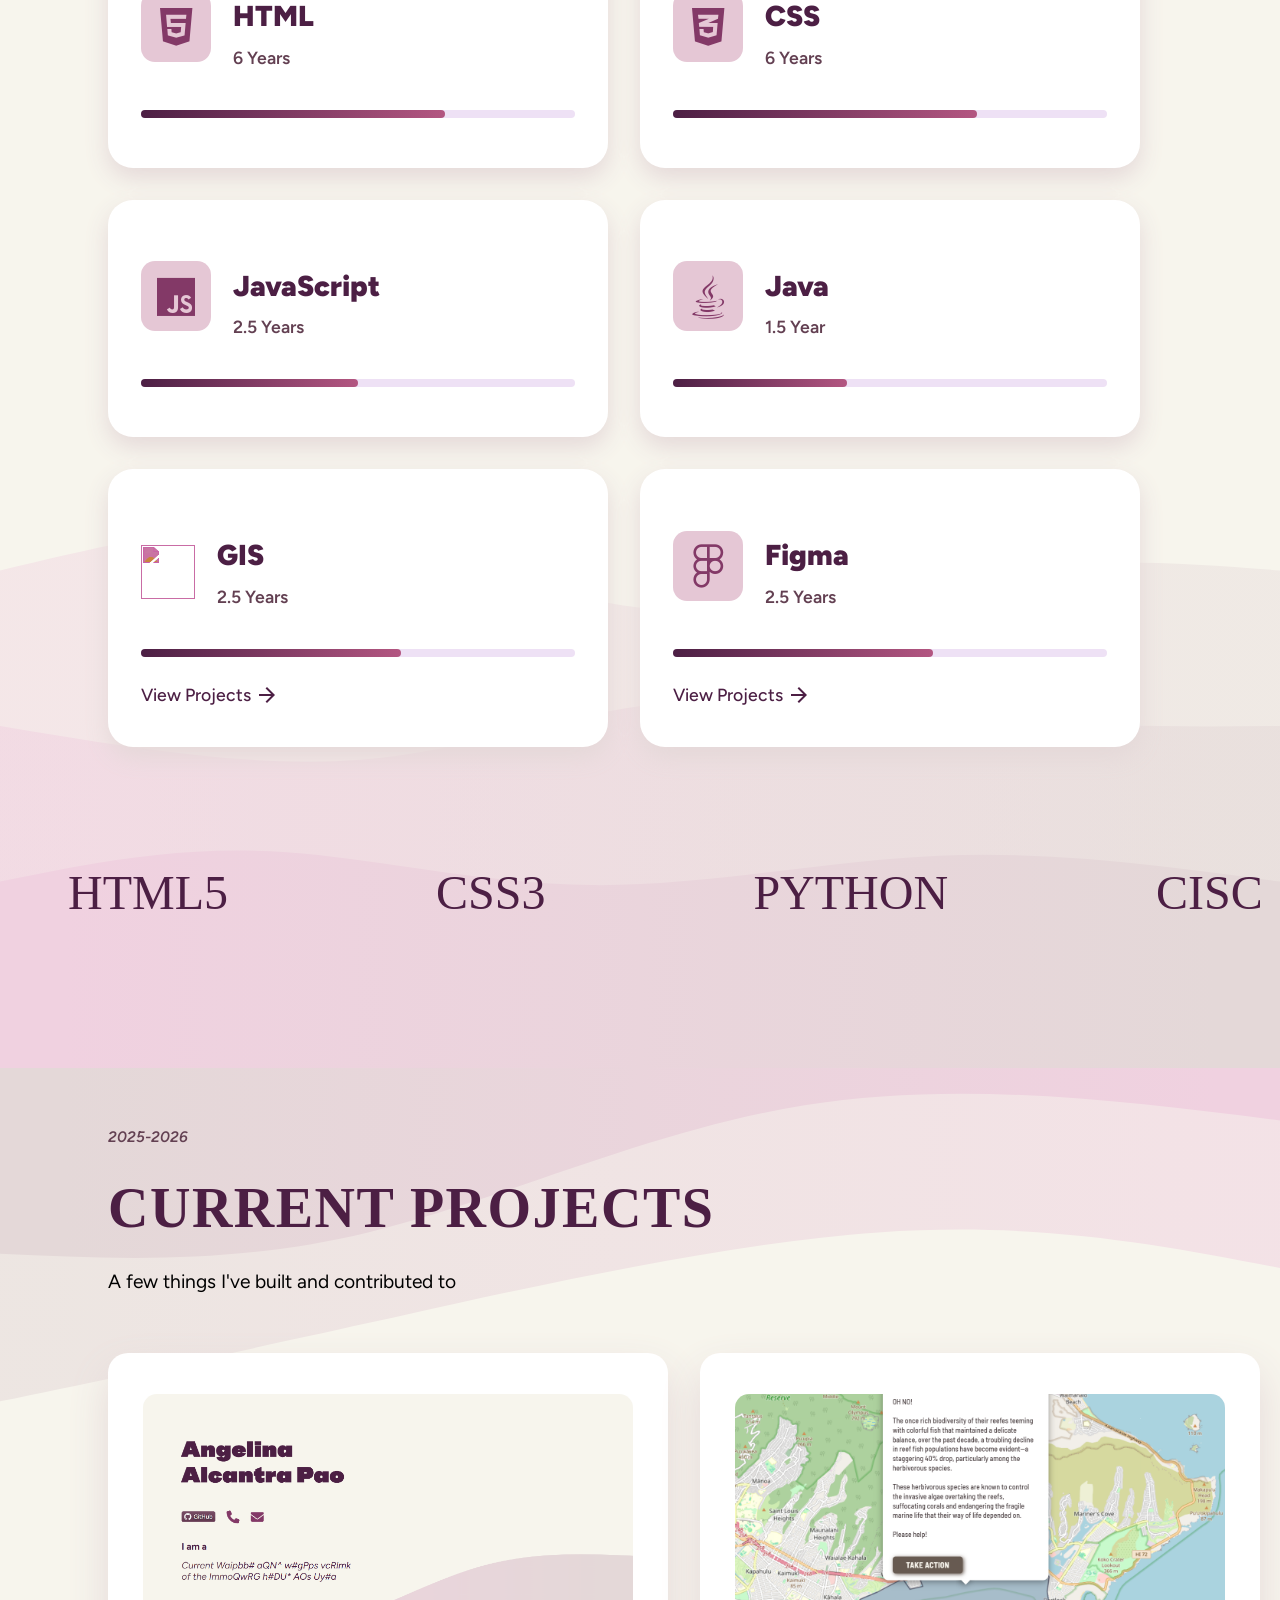
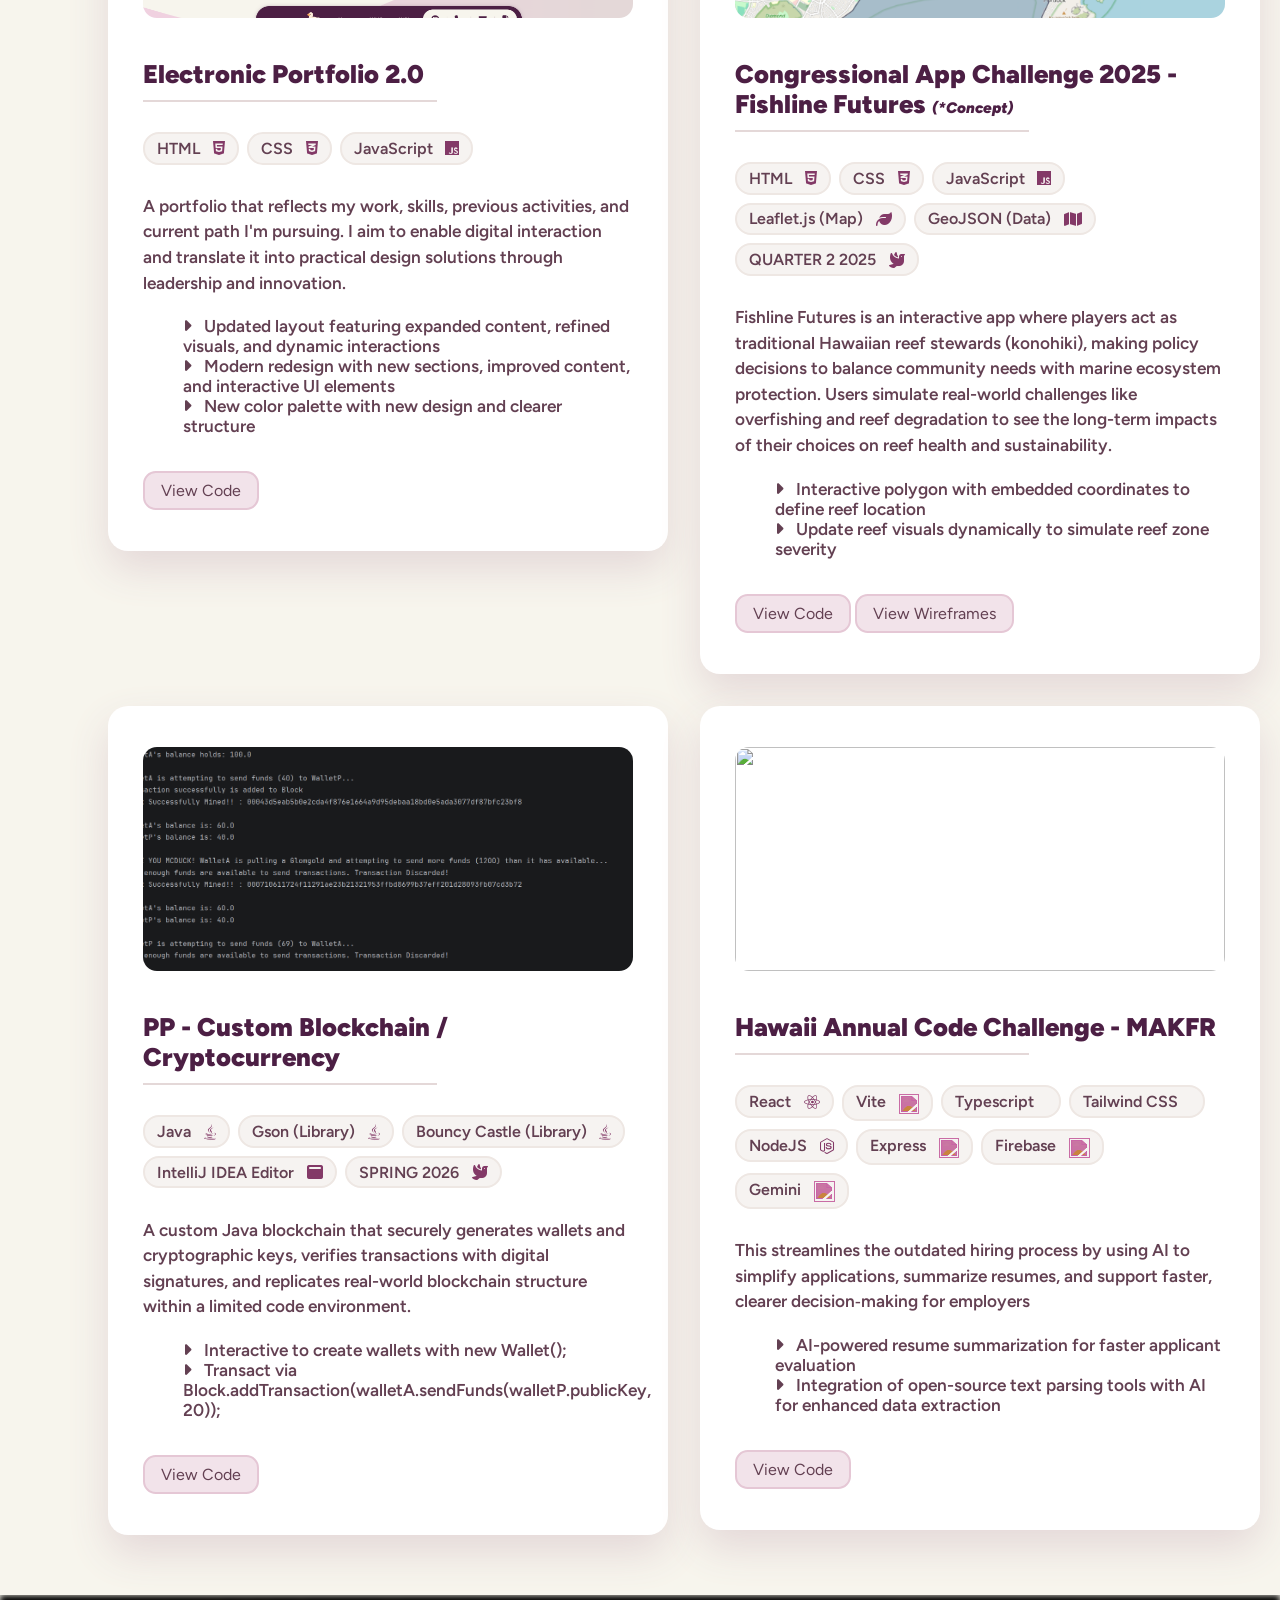
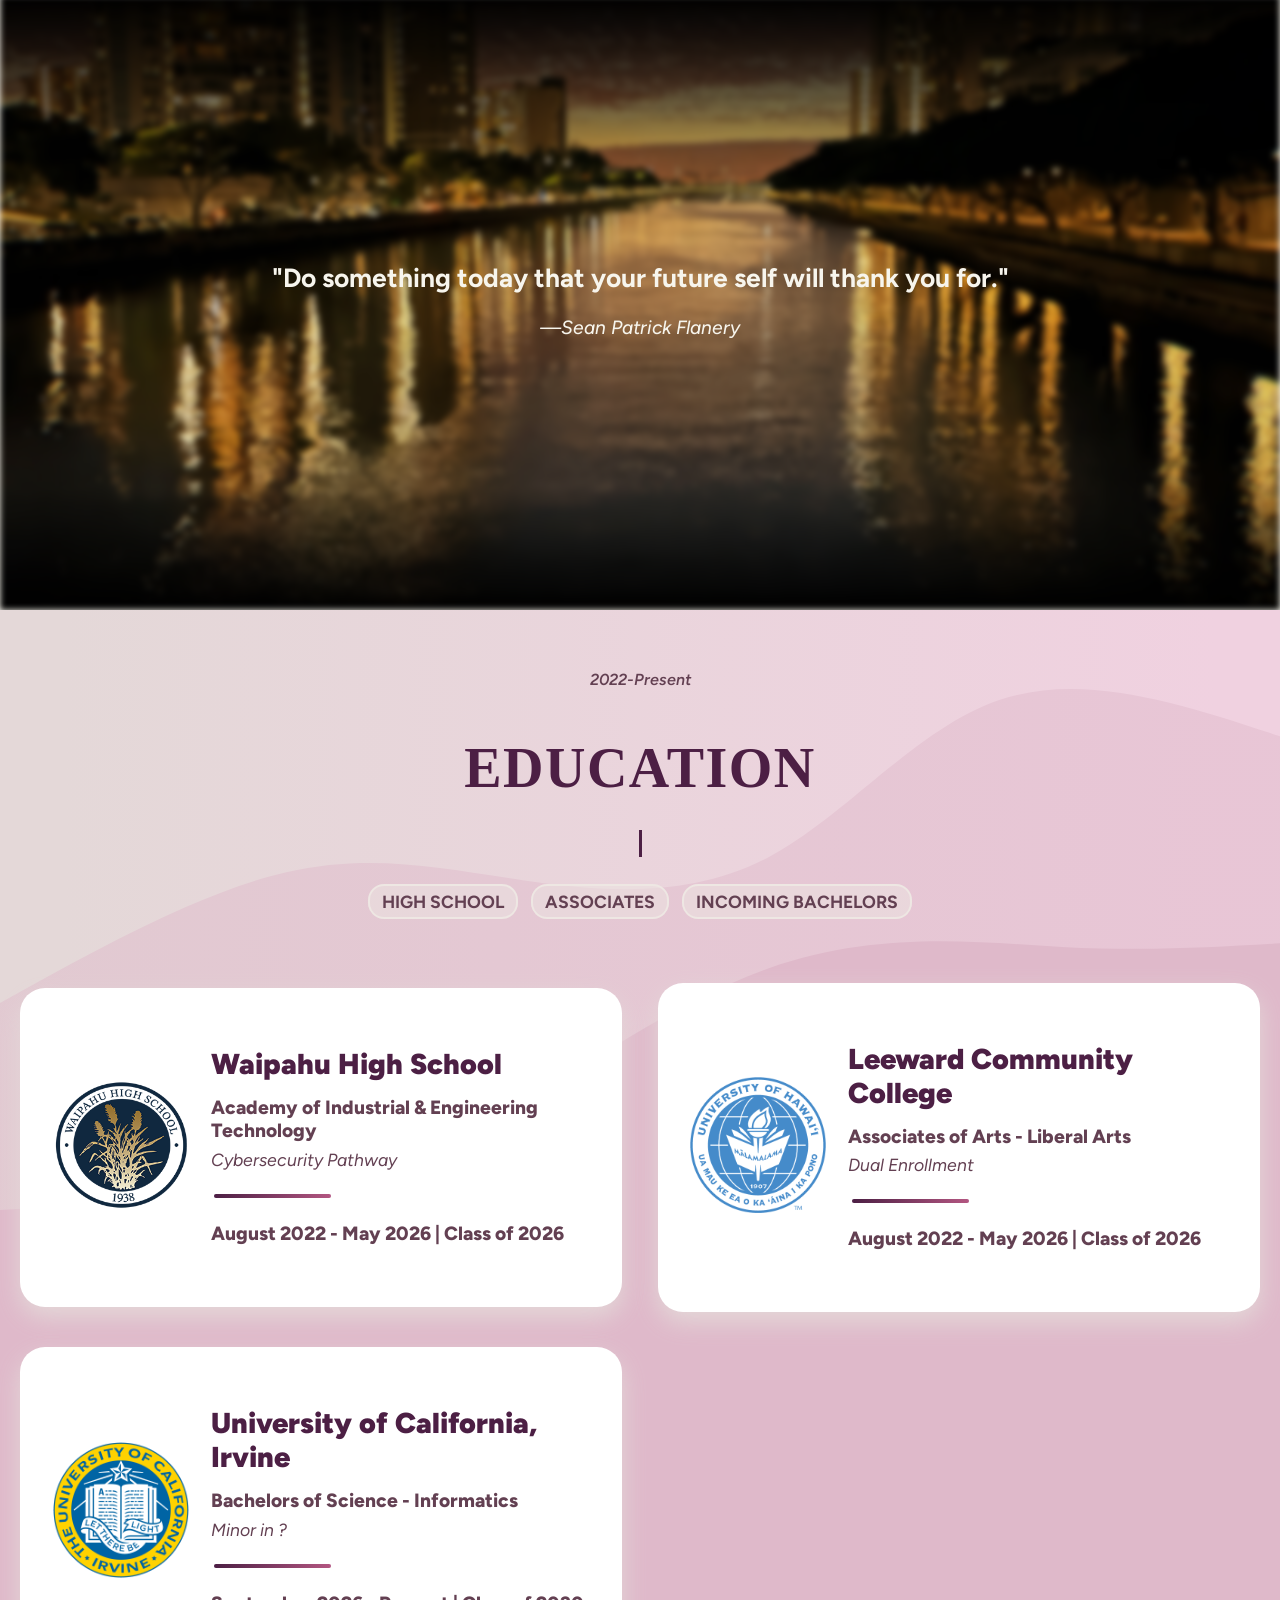
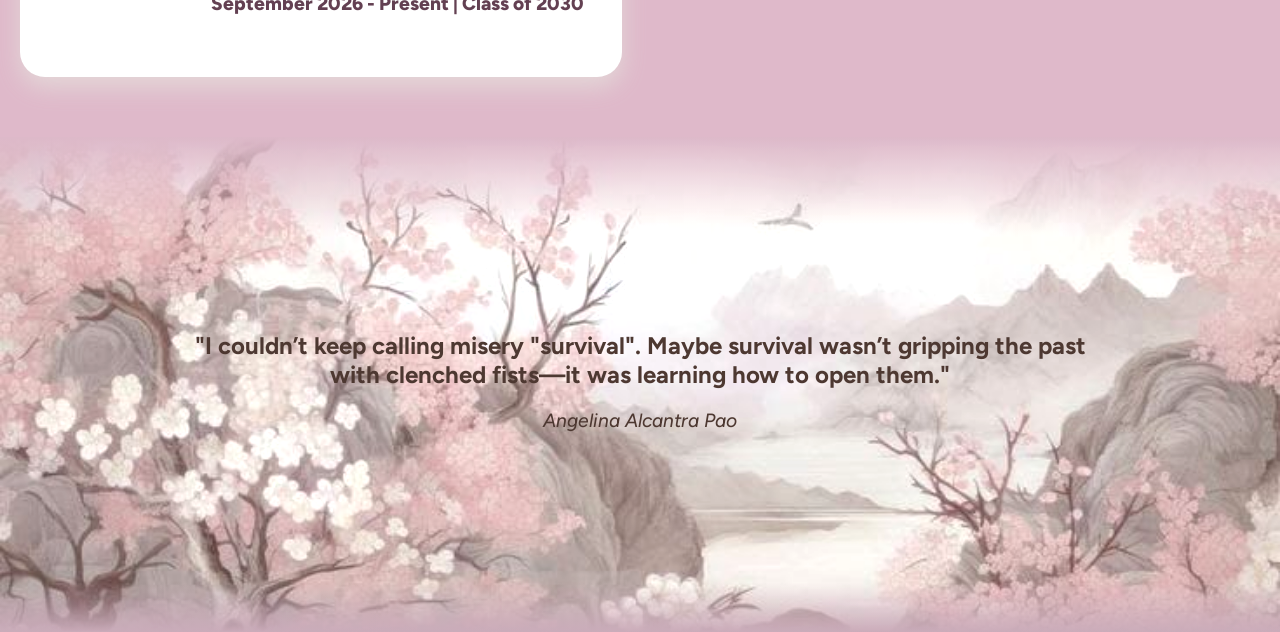
==== commit ee120ea5: "Fix About Me Section viewport" ====
--- a/index.html
+++ b/index.html
@@ -102,7 +102,7 @@
 			<img class="about-photo" id="obj-photo"src="Public\pictures\IMG_5637.JPG">
 			<div class="objective-text" id="text-container">
 				<h2 class="title">My Objective</h2>
-				<hr class="divider2">
+				<hr class="divider">
 
 				<p>Lorem ipsum dolor sit amet consectetur adipiscing elit. Quisque faucibus ex sapien vitae pellentesque sem placerat. In id cursus mi pretium tellus duis convallis. Tempus leo eu aenean sed diam urna tempor. Pulvinar vivamus fringilla lacus nec metus bibendum egestas. Iaculis massa nisl malesuada lacinia integer nunc posuere. Ut hendrerit semper vel class aptent taciti sociosqu. Ad litora torquent per conubia nostra inceptos himenaeos.</p>
 			</div>
@@ -111,7 +111,7 @@
 		<div class="goal" id="container">
 			<div class="goal-text" id="text-container">
 				<h2 class="title">My Goal</h2>
-				<hr class="divider3">
+				<hr class="divider">
 
 				<p>My objective is to become a IT professional with a main focus in UX design research & HCI (Human Computer Interaction) that aspires to enable digital interaction and translate it into practical design solutions through leadership and innovation I aim to earn my bachelor's degree in Informatics at University of California, Irvine and a minor in Data Science. I also want to pursue a master's in Business Adminstration. With interests in user experience, networking, data, and graphics, I want to contribute to a already developing techn industry in enhancing accessibility for the better.</p>
 			</div>
--- a/Styles/styles.css
+++ b/Styles/styles.css
@@ -13,7 +13,7 @@
 	font-family: 'BBH Hegarty';
 	text-transform: uppercase;
 	letter-spacing: 1.5px;
-	font-size: 3.5rem;
+	font-size: clamp(3.5rem, 4vw, 7rem);
 	color: #4C1F44;
 }
 
@@ -87,8 +87,9 @@
 }
 
 #text-container	.divider {
-	width: 7vw;
-	margin-top: -1rem;
+	width: clamp(4rem, 9vw, 8rem);
+  margin: 1.5rem 0 2rem;
+  border: 0;
 	display: 	block;
 	align-items: 	left;
 	align-content: relative;
@@ -96,27 +97,6 @@
 	height: 1.2px;
 	background-color: #682C56;
 
-}
-
-.divider2 {
-	width: 10vw;
-	margin-top: -1rem;
-	display: 	block;
-	align-content: relative;
-	margin-left: -0.1rem;
-	height: 1.2px;
-	background-color: #663D53;
-}
-
-.divider3 {
-	width: 7vw;
-	margin-top: -1rem;
-	display: 	block;
-	align-items: 	left;
-	align-content: relative;
-	margin-left: -0.1rem;
-	height: 1.2px;
-	background-color: #663D53;
 }
 
 /* SECTIONS */
@@ -258,7 +238,7 @@
 
 
 .about-section {
-	padding: 80px 20px;
+	padding: 0 1.25rem;
 	margin: 0 auto;
 	position: relative;
 	overflow: hidden;
@@ -266,41 +246,76 @@
 
 .about-bg {
 	position: absolute;
+	inset: 0;
+	width: 	100%;
+	height: auto;
 	margin: 0;
+	pointer-events: none;
+	z-index: 0;
 	padding: 0;
 	top: 0;
 	left: 0;
-	width: 100%;
-	height: auto;
 	display: block;
-	pointer-events: none;
-	z-index: 0;
-}
-
-
-#container {
-	margin-top: 	4rem;
-  width: 100%;
-  height: fit-content;
-  display: grid;
-  grid-template-columns: repeat(2, minmax(0, 1fr));
-  grid-template-rows: repeat(1, minmax(0, 1fr));
-  grid-auto-flow: column;
-  gap: 2.5rem;
-  margin: auto;
-  top: 0;
+}
+
+
+.me,
+.objective,
+.goal {
+	position: relative;
+	z-index: 1;
+
+	width: min(100%, 1400px);
+	height: fit-content;
+	margin: 0 auto;
+	top: 0;
   right: 0;
   bottom: 0;
   left: 0;
-  position: relative;
-  padding-top: 5rem;
-  padding-bottom: 4rem;
-
+	padding: 5rem 0;
+
+	display: grid;
+	grid-template-columns: 	repeat(2, minmax(0, 1fr));
+	align-items: 	start;
+	gap: clamp(2.5rem, 5vw, 4rem);
+}
+
+#text-container {
+	padding-top: 6rem;
+	position: relative;
+}
+
+.me-text .title,
+.objective-text .title,
+.goal-text	.title {
+	margin: 0;
+	font-size: clamp(3.5rem, 4.5vw, 7rem);
+	line-height: 0.85;
+	color: #4C1F44;
+	font-family: 'BBH Hegarty';
+	text-transform: uppercase;
+	letter-spacing: 1.5px;
+}
+
+.me-text h2,
+.objective-text	h2,
+.goal-text h2 {
+	text-align: left;
+}
+
+.me-text	> p,
+.objective-text > p,
+.goal-text > p {
+  margin: 0;
+  font-size: clamp(1rem, 1.3vw, 1.5rem);
+  line-height: 1.8;
+  width: 	40vw;
+	margin-top: 	2rem;
 }
 
 .about-photo {
-  width: 	30vw;
-  height: 30vw;
+  width: 	36vw;
+  height: 36vw;
   display: block;
   object-fit: cover;
   border-radius: 16px; /* optional, just for style */
@@ -330,7 +345,6 @@
  * See http://animista.net/license for more info. 
  * w: http://animista.net, t: @cssanimista
  * ---------------------------------------------- */
-
 /**
  * ----------------------------------------
  * animation slide-in-right
@@ -347,24 +361,8 @@
   100% { transform: translateX(0); opacity: 1;   }
 }
 
-#text-container {
-  position: relative;
-}
-
-#text-container .title {
-	color: #4C1F44;
-}
-
 #text-container p {
 	color: #774C62
-}
-
-.me-text h2 {
-	font-family: 'BBH Hegarty';
-	text-transform: uppercase;
-	letter-spacing: 1.5px;
-	font-size: 	3rem;
-	text-align: left;
 }
 
 .me-text {
@@ -378,23 +376,10 @@
 	position: relative;
 }
 
-.me-text	p {
-	width: 	40vw;
-	margin-top: 	2rem;
-}
-
 #me-photo {
-	margin-left: 7.5rem;
-}
-
-.objective-text h2 {
-	font-family: 'BBH Hegarty';
-	text-transform: uppercase;
-	letter-spacing: 1.5px;
-	font-size: 3rem;
-	text-align: left;
-
-}
+	margin-left: 4rem;
+}
+
 .objective-text {
 	font-family: 'Figtree';
 	font-weight: 	400;
@@ -404,30 +389,12 @@
 	width: 	50vw;
 	height: 10vh;
 	position: relative;
-	right: 	7.5rem;
-
-}
-
-.objective-text	p {
-	width: 	40vw;
-	margin-top: 	2rem;
+	right: 	4rem;
+
 }
 
 #obj-photo {
 		margin-left: 	5.5rem;
-}
-
-
-.goal-text h2 {
-	font-family: 'BBH Hegarty';
-	text-transform: uppercase;
-	letter-spacing: 1.5px;
-	font-size: 	3rem;
-	text-align: left;
-}
-.goal-text	p {
-	width: 	40vw;
-	margin-top: 	2rem;
 }
 
 .goal-text {
@@ -442,7 +409,7 @@
 }
 
 #goal-photo {
-	margin-left: 7.5rem;
+	margin-left: 4rem;
 }
 
 .home-bg {
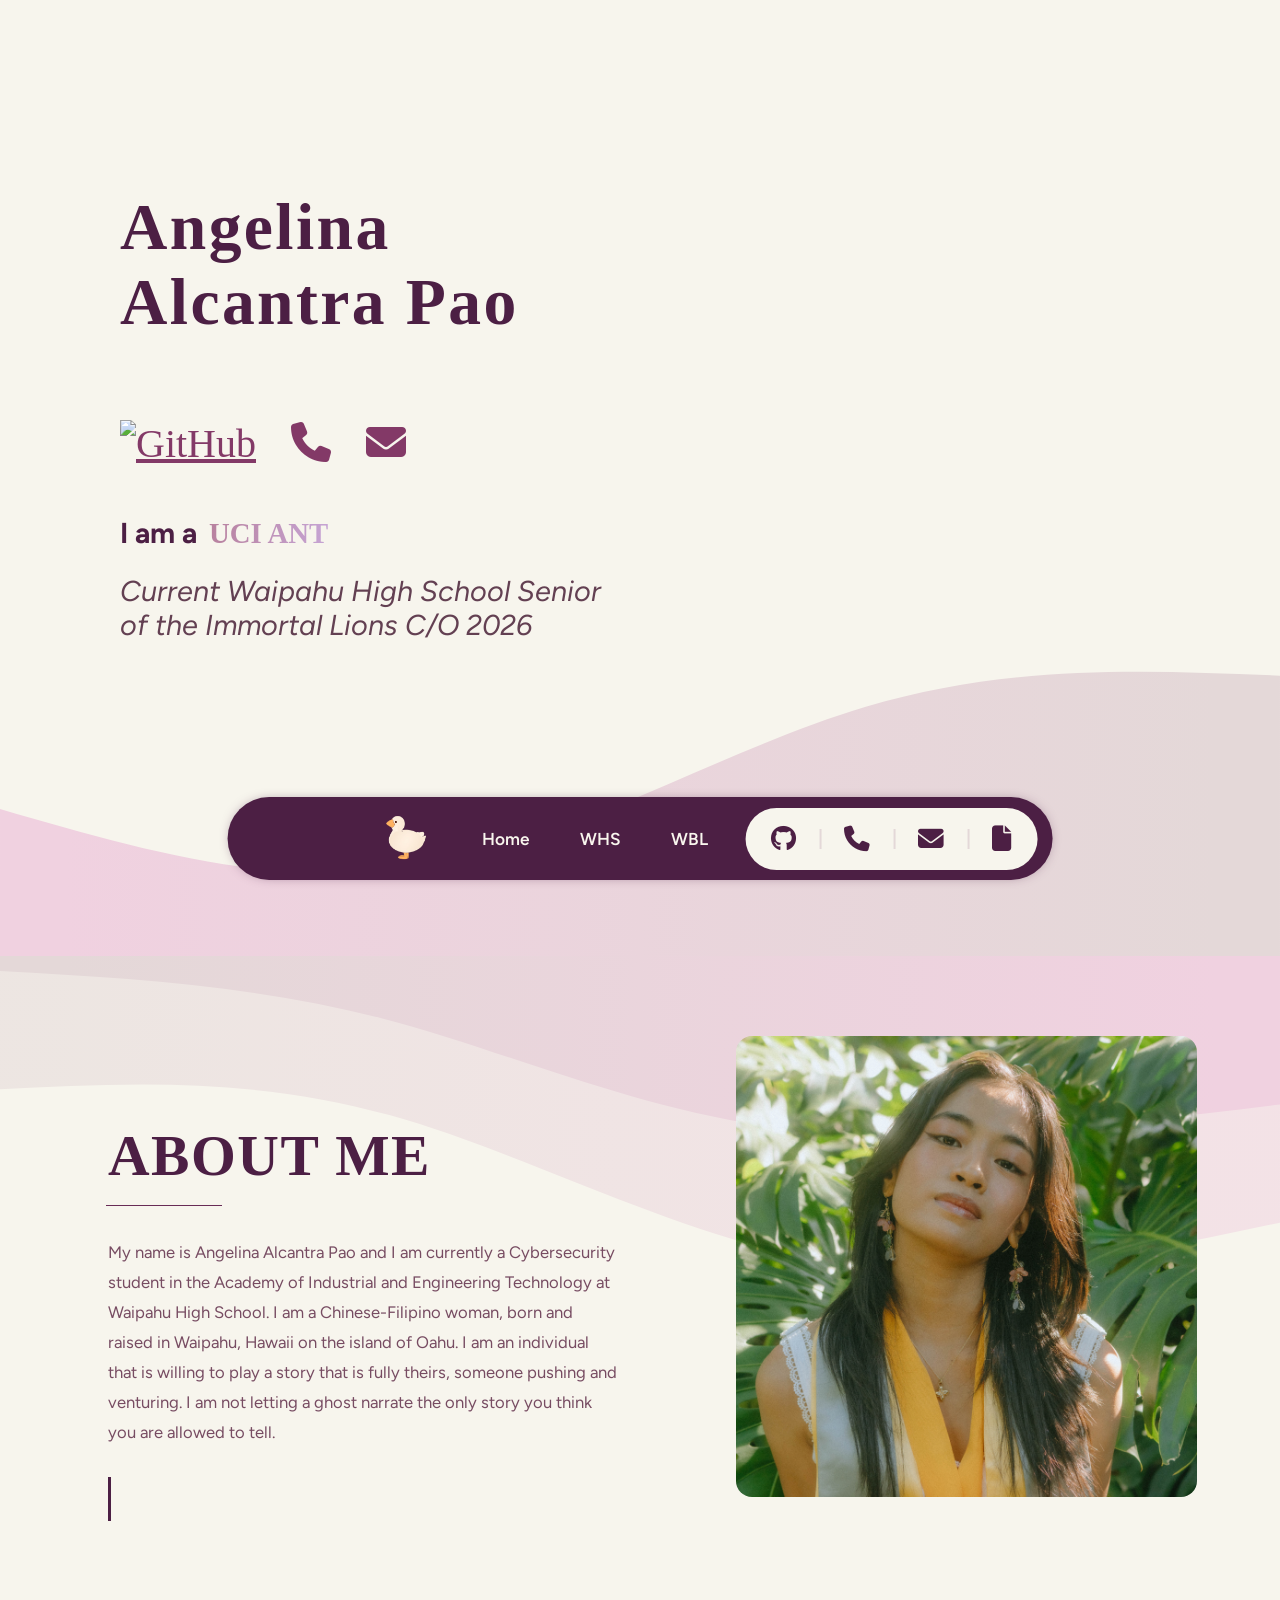
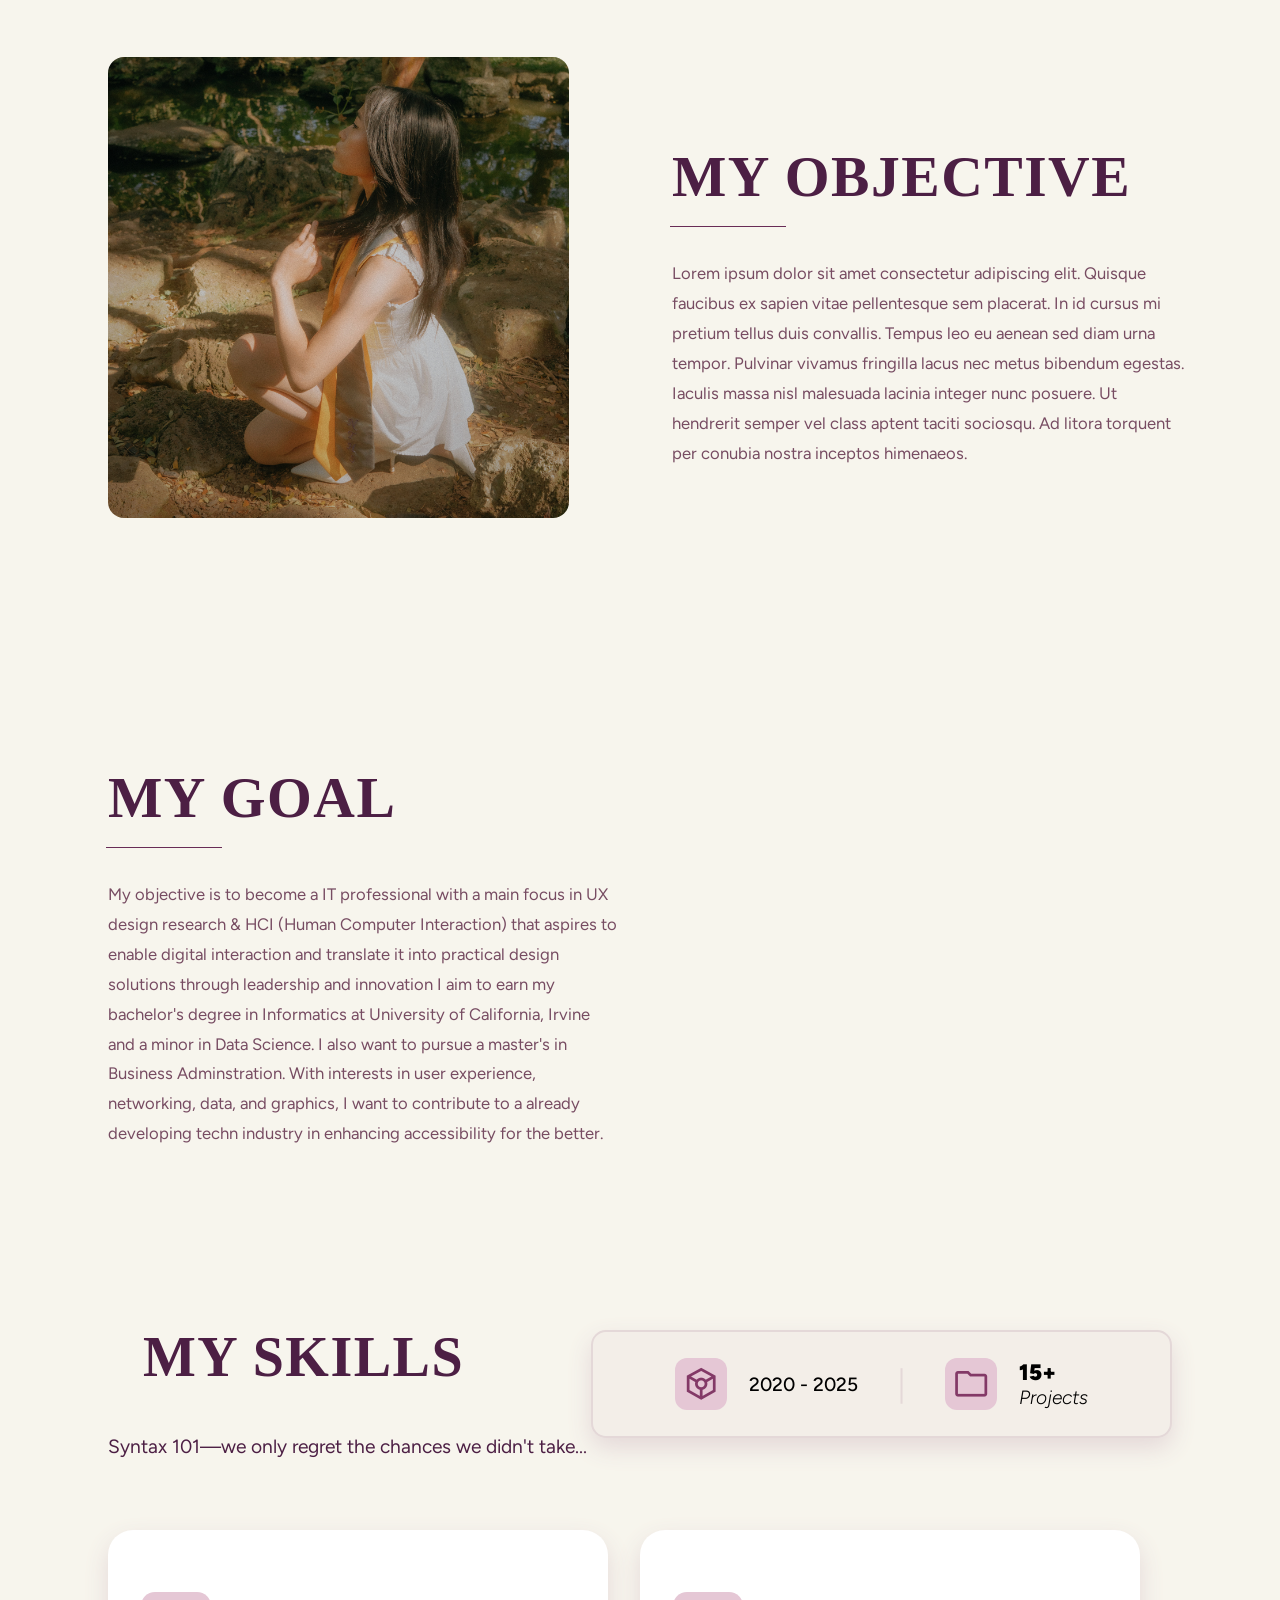
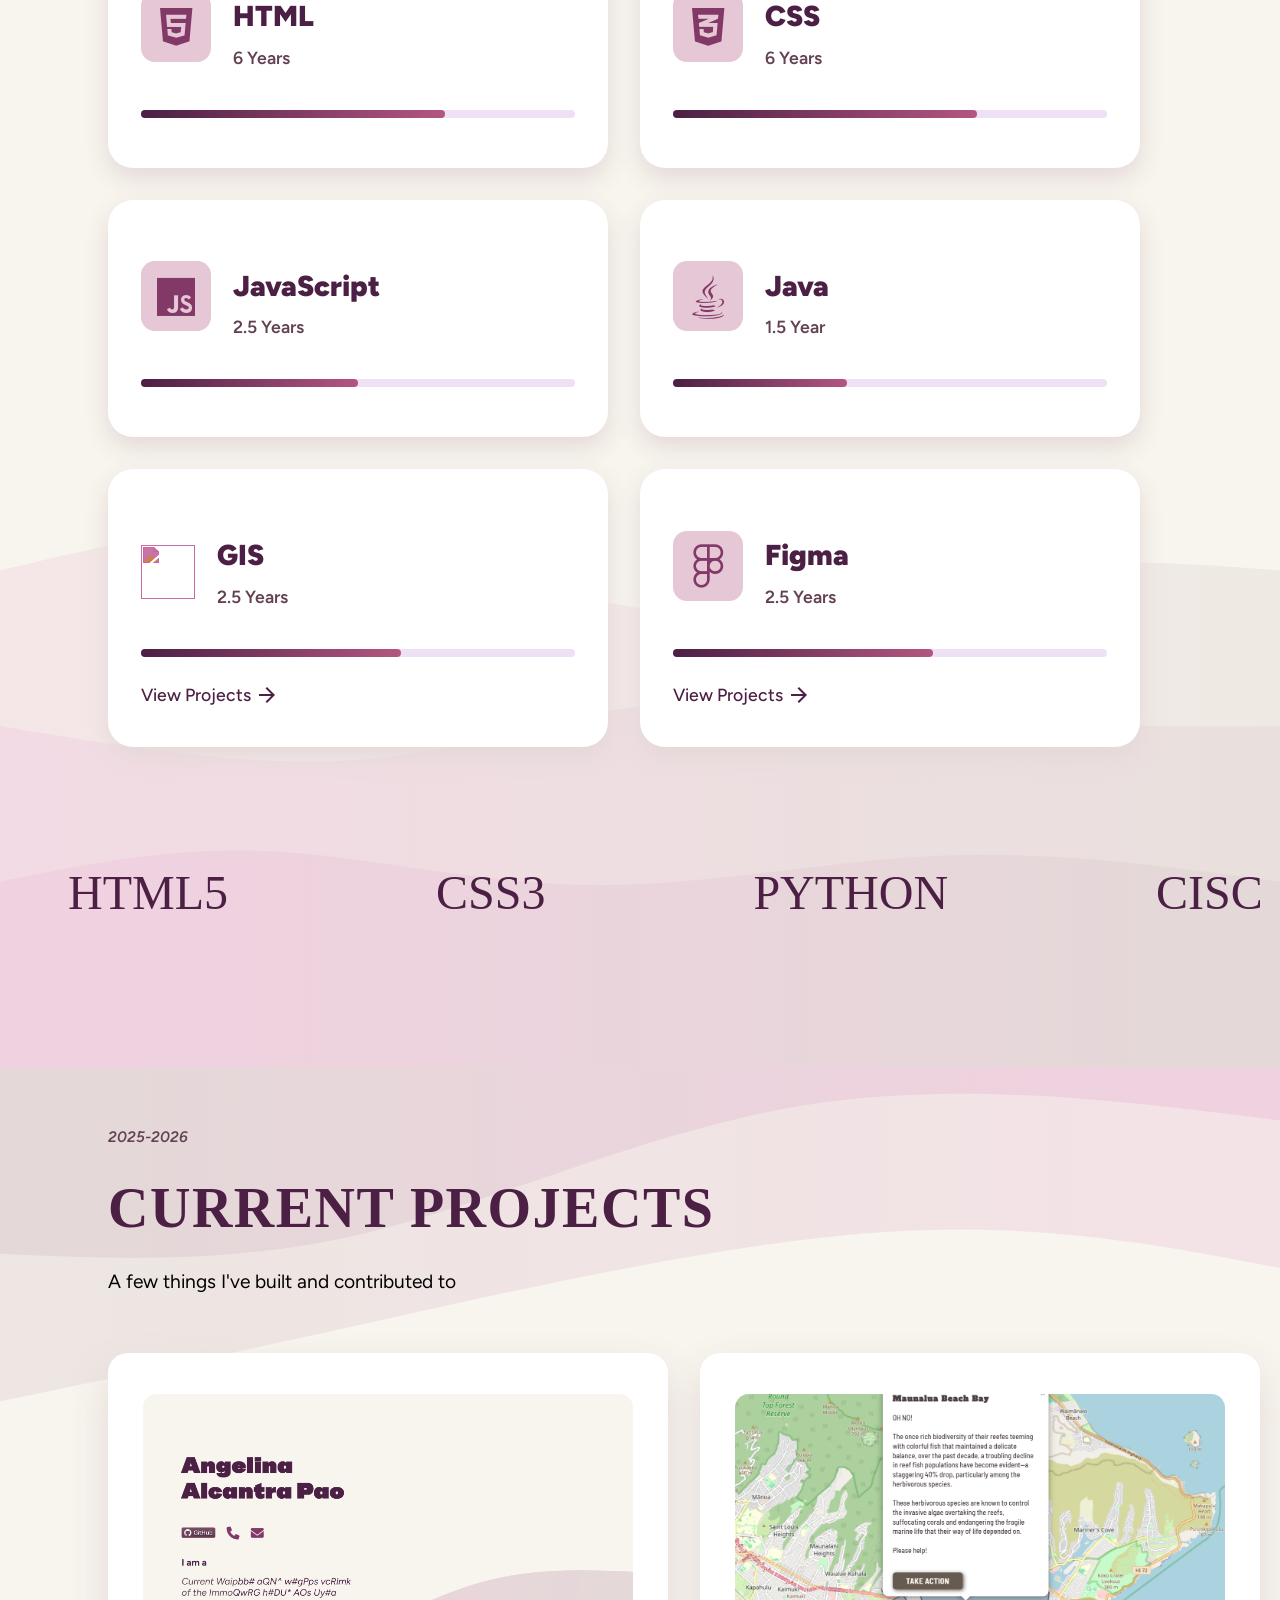
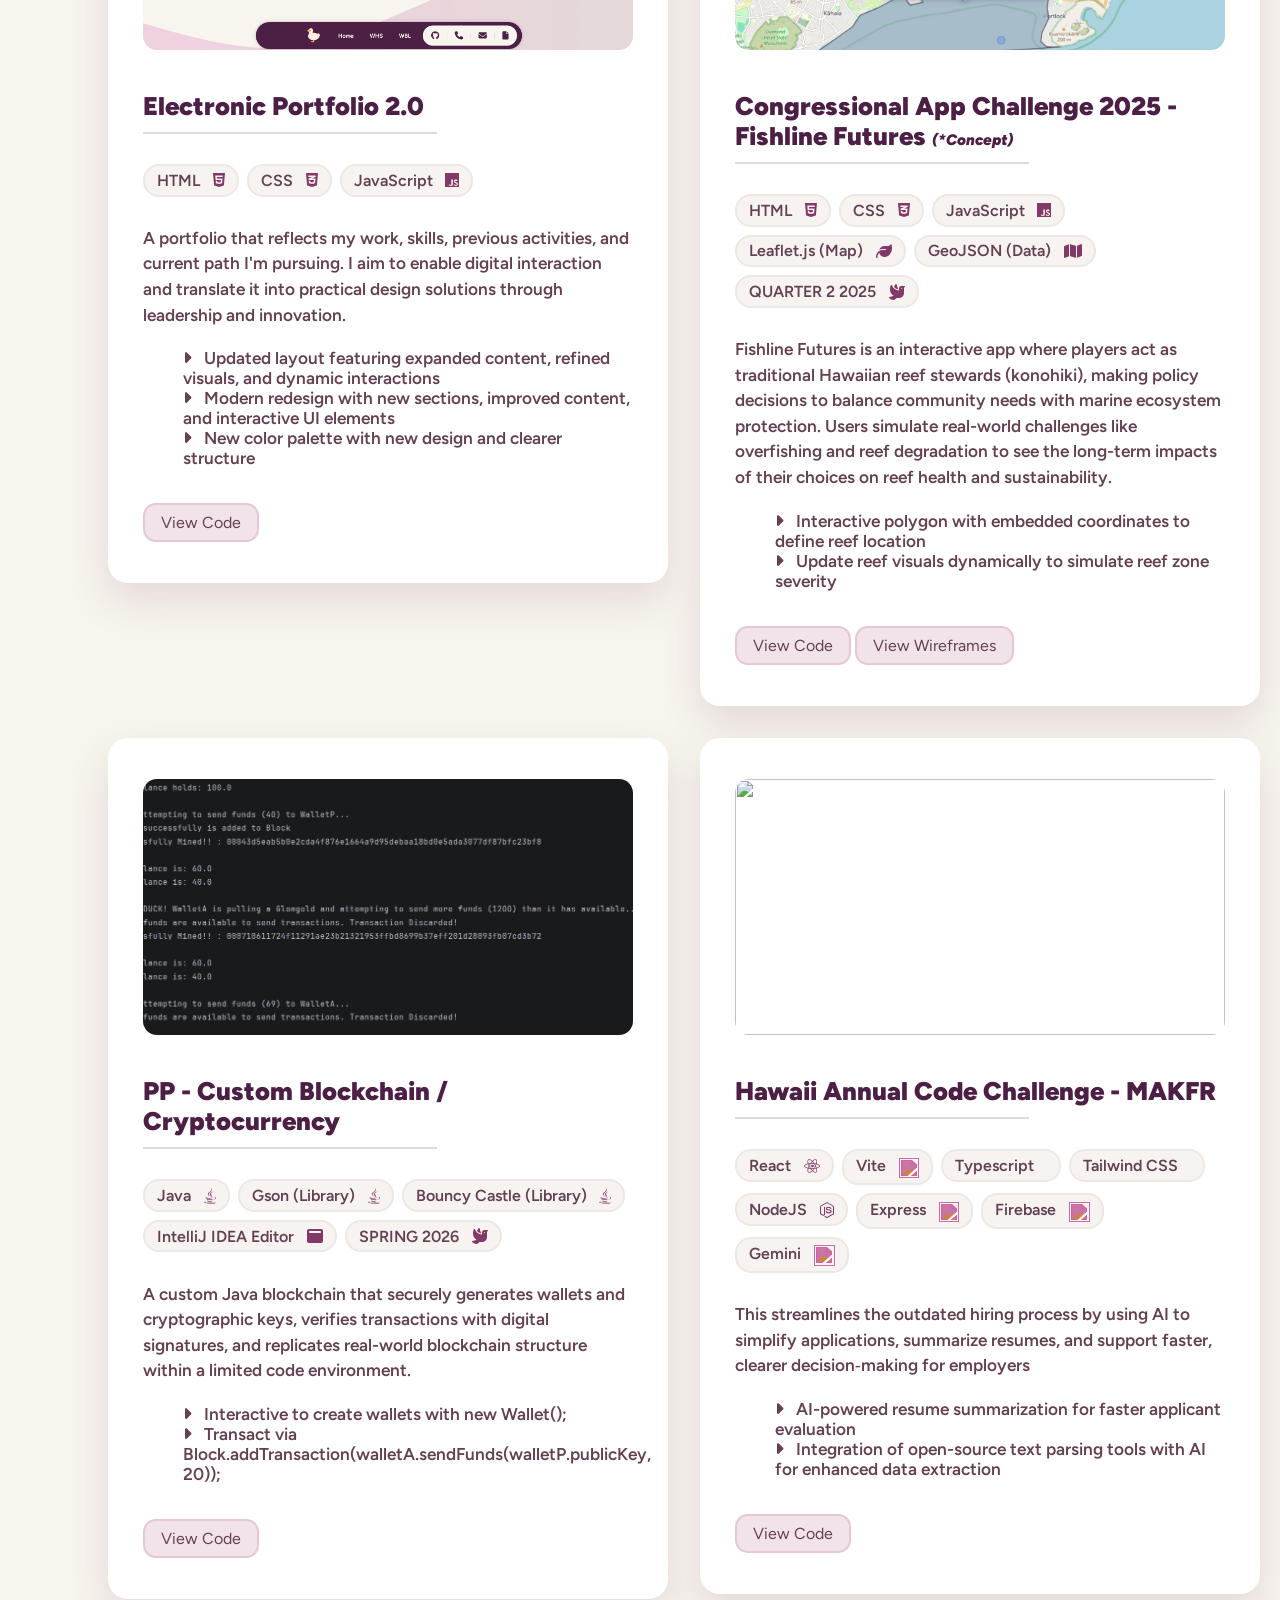
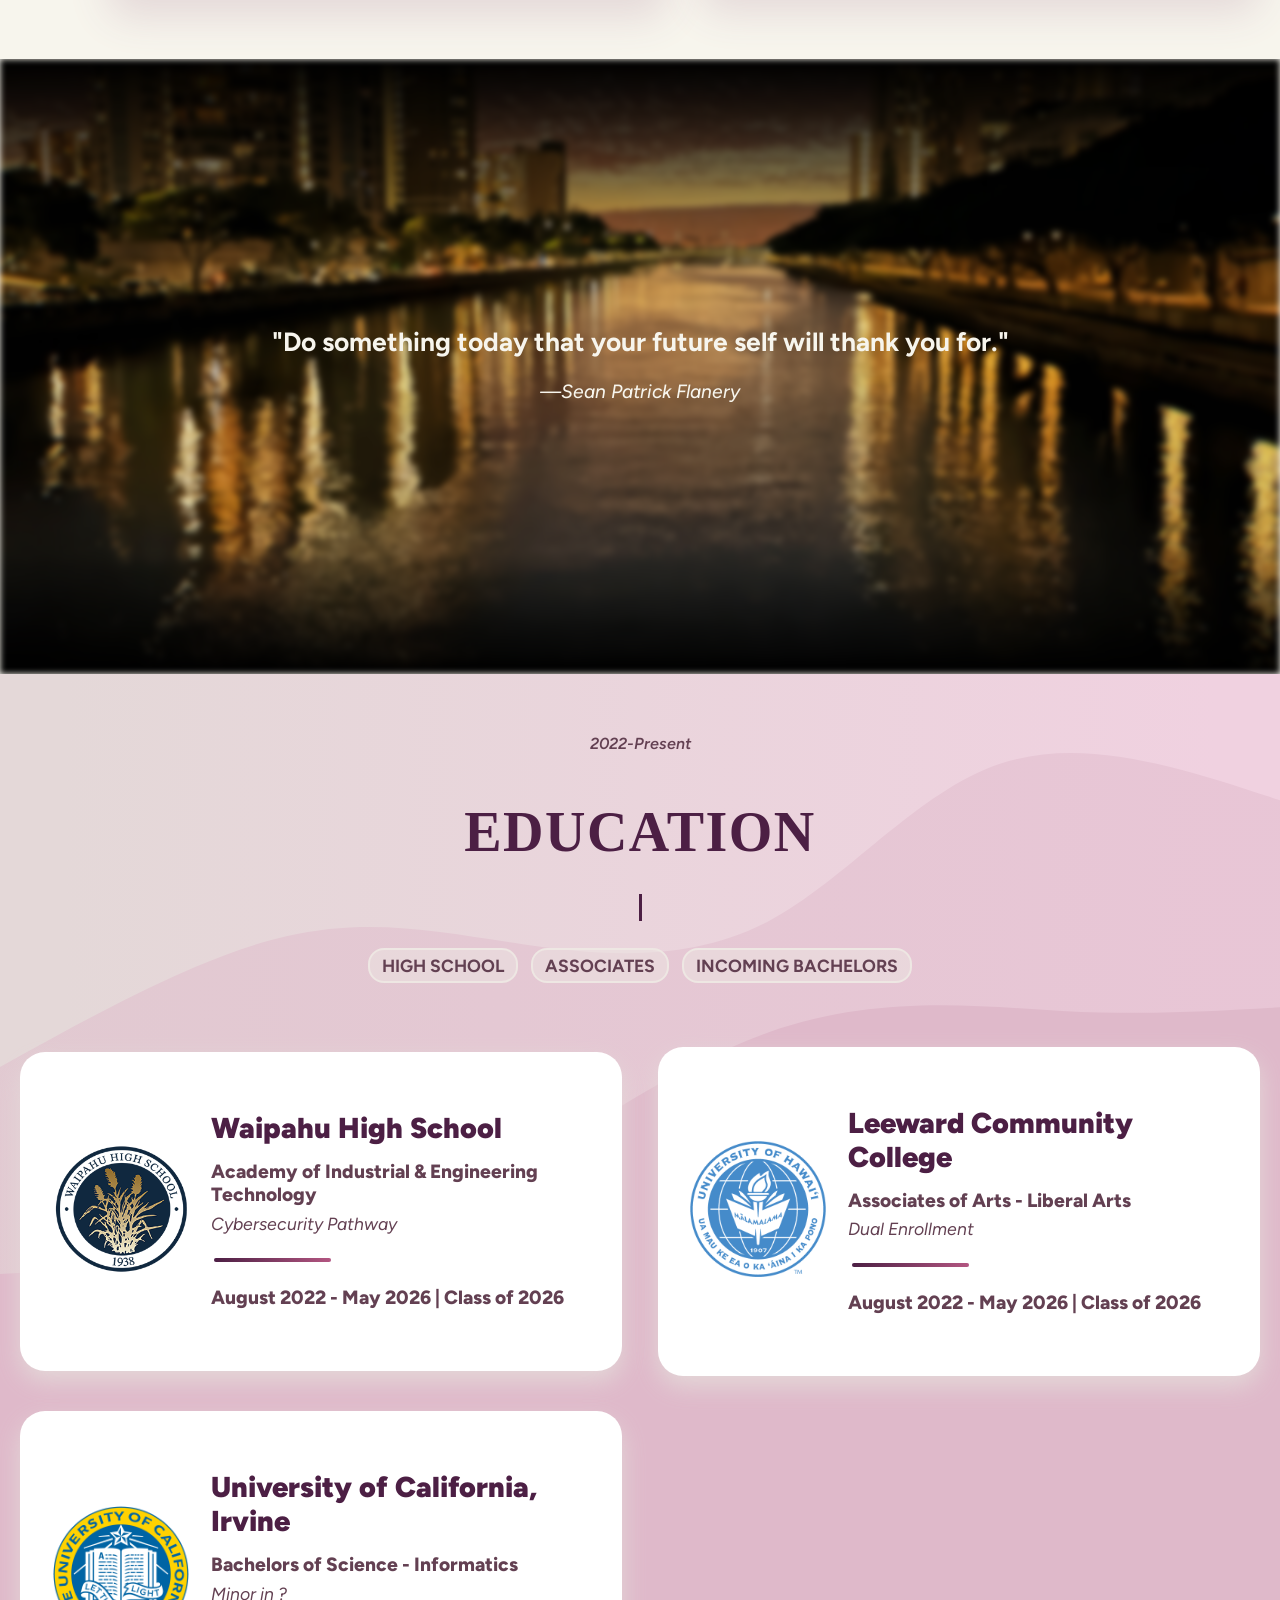
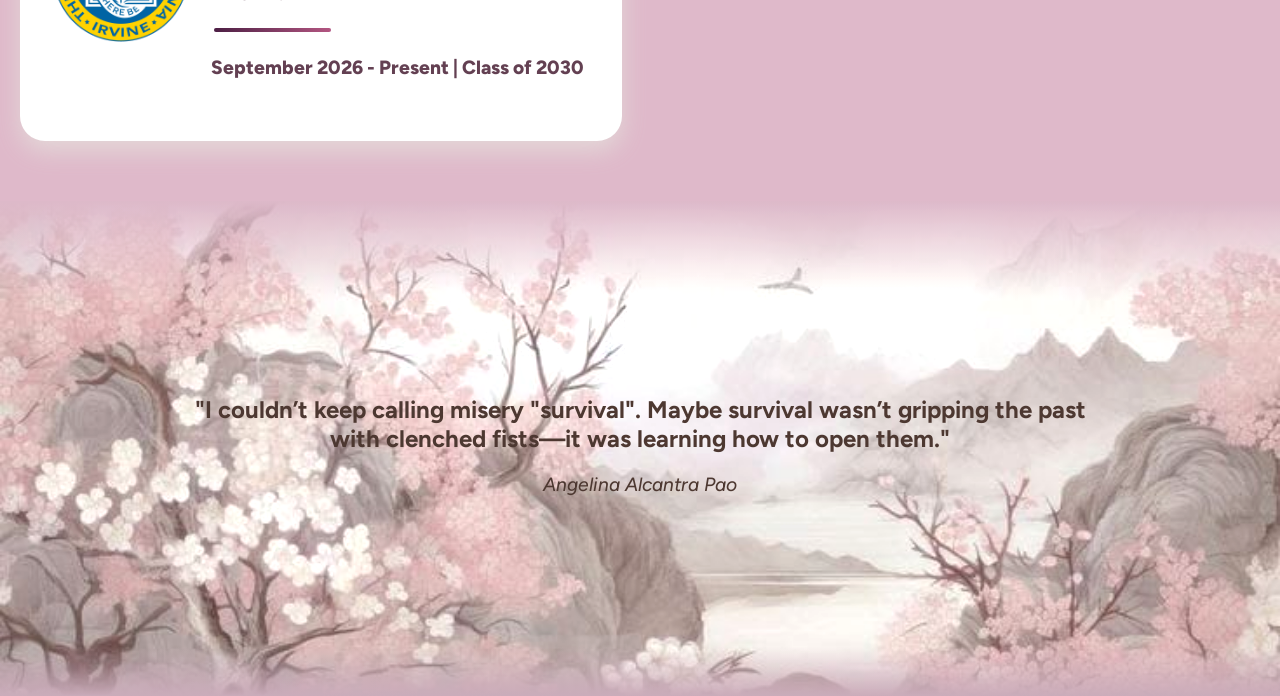
==== commit 4bf02341: "Add animating CSS border image on project preview" ====
--- a/index.html
+++ b/index.html
@@ -289,7 +289,11 @@
 			<!-- CARD 1 -->
 			<article class="project-card">
 				<div class="project-content">
-					<div class="project-preview"><img class="proj" src="Public/pictures/homepage.png"></div>
+					<div class="project-preview">
+						<a href="https://github.com/aiea-nglnx/EPortfoliov2.git" target="_blank">
+							<img class="proj" src="Public/pictures/homepage.png">
+						</a>
+					</div>
 					
 					<div class="project-text">
 						<h3 class="project-title">Electronic Portfolio 2.0</h3>
@@ -320,7 +324,11 @@
 
 			<article class="project-card">
 				<div class="project-content">
-					<div class="project-preview"><img class="proj" src="Public/pictures/fishlines.png"></div>
+					<div class="project-preview">
+						<a href="https://github.com/aiea-nglnx/FishLine-Futures.git" target="_blank">
+							<img class="proj" src="Public/pictures/fishlines.png">
+						</a>
+					</div>
 					
 					<div class="project-text">
 						<h3 class="project-title">Congressional App Challenge 2025 - Fishline Futures <span>(*Concept)</span></h3>
@@ -355,7 +363,11 @@
 
 			<article class="project-card">
 				<div class="project-content">
-					<div class="project-preview"><img class="proj" src="Public/pictures/projectBlock.png"></div>
+					<div class="project-preview">
+						<a href="https://github.com/aiea-nglnx/DuckBlockChain.git" target="_blank">
+							<img class="proj" src="Public/pictures/projectBlock.png">
+						</a>
+					</div>
 					
 					<div class="project-text">
 						<h3 class="project-title">PP - Custom Blockchain / Cryptocurrency</h3>
@@ -389,7 +401,11 @@
 
 			<article class="project-card">
 				<div class="project-content">
-					<div class="project-preview"><img class="proj" src="https://picsum.photos/700/400?grayscale"></div>
+					<div class="project-preview">
+						<a href="https://github.com/HACC25/MAKFR.git" target="_blank">
+							<img class="proj" src="https://picsum.photos/700/400?grayscale">
+						</a>
+					</div>
 					
 					<div class="project-text">
 						<h3 class="project-title">Hawaii Annual Code Challenge - MAKFR</h3>
--- a/Styles/styles.css
+++ b/Styles/styles.css
@@ -199,6 +199,7 @@
 	overflow: hidden;
 	border-right: 3px solid #4C1F44; /*Blinking*/
 	width: 0;
+	padding-top: 0.5rem;
 	padding-bottom: 0.5rem;
 
 	/* Sync step count to the exact number of characters*/
@@ -702,20 +703,60 @@
 
 .project-preview {
 	order: 	0;
+	position: relative;
 	margin-top: 	1rem;
   flex-shrink: 0;
   width: 100%;
-  height: 14rem;
+  height: 16rem;
   border-radius: 14px;
 }
 
+.project-preview::before {
+	content: "";
+	position: absolute;
+	inset: -5px;
+	border-radius: 19px;
+	background: conic-gradient(
+		from var(--a),
+		#833967 var(--a),
+		transparent 0deg
+	);
+	z-index: 0;
+
+	border-image-slice: var(--n); border-image-repeat: round; border-image-outset: 5px; border-image-width: 5px; transition-property: --n, --a; transition-duration: 0.6s;
+
+	transition: --a 0.6s;
+}
+
 .project-preview img {
-  width: 100%;
-  height: 100%;
-  border-radius: 14px;
-  object-fit: cover;
-  object-position: center;
-  display: block;
+	position: relative;
+	z-index: 1;
+
+	width: 100%;
+	height: 100%;
+	object-fit: cover;
+	object-position: center;
+	display: block;
+
+	border-radius: 14px;
+}
+
+.project-preview:hover::before {
+	--a: 360deg;
+}
+
+/* Registers a custom property for the border-image-slice */
+@property --n {
+  syntax: "<number>";
+  initial-value: 1;
+  inherits: false;
+}
+
+/* Registers a custom property for the gradient angle */
+@property --a {
+  syntax: "<angle>";
+  initial-value: 0deg;
+  inherits: false;
 }
 
 .project-text {
@@ -1165,9 +1206,375 @@
 }
 
 /* small responsive tweak to avoid overflow on narrow screens */
-@media (max-width: 480px) {
-  .card { width: 140px; }
-  .bounceCardsContainer { width: 320px; height: 220px; }
+/* =========================================================
+   2560 × 1600 MAC OPTIMIZATION
+   Keeps existing desktop design — only scales/adjusts it
+========================================================= */
+
+@media screen and (min-width: 2200px) and (min-height: 1400px) {
+
+	.title {
+		font-size: clamp(3.5rem, 4.9vw, 10rem);
+	}
+
+	/* =========
+			NAV
+	============ */
+	.bottomMenu {
+		bottom: 60px;
+		padding: 20px 40px;
+		border-radius: 100px;
+		gap: 2.2rem;
+	}
+
+	.bottomMenu a {
+		padding: 8px 15px;
+		font-size: 2.2rem;
+	}
+
+	.nav-logo {
+		height: 90px;
+	}
+
+	.contact-pill {
+		padding: 15px 30px;
+		gap: 15px;
+	}
+
+	.contact-pill a {
+		font-size: 2.5rem;
+	}
+
+	.contact-pill .contact-divider {
+		height: 40px;
+	}
+
+	/* =========================
+	   HERO
+	========================= */
+
+	.name {
+		margin-left: 140px;
+		padding-top: 230px;
+		font-size: 8.7rem;
+	}
+
+	#decrypted-root {
+		padding-left: 140px;
+		padding-top: 	2rem;
+	}
+
+	.all-letters {
+		font-size: 	3.2rem;
+	}
+
+	.tagline {
+		margin-left: 140px;
+		font-size: 3.2rem;
+	}
+
+	#IAM {
+		padding-left: 	10px;
+	}
+
+	.contact-list {
+		margin-left: 140px;
+		gap: 70px;
+	}
+
+	.contact-link {
+		font-size: 5rem;
+	}
+
+	.contact-link img {
+		padding-top: 	10px;
+		height: 4.5rem !important;
+	}
+
+
+	/* =========================
+	   ABOUT
+	========================= */
+
+	.me,
+	.objective,
+	.goal {
+		width: min(100%, 2000px);
+		box-sizing: 	border-box;
+		gap: 8rem;
+	}
+
+	#text-container {
+		padding-top: 5.5rem;
+	}
+
+
+	.me-text > p,
+	.objective-text > p,
+	.goal-text > p {
+		width: 60vw;
+		max-width: 800px;
+		font-size: clamp(1rem, 1.1vw, 3rem);
+		margin-top: 	1.5rem;
+		line-height: 1.7;
+	}
+
+	.me-text .title,
+	.objective-text .title,
+	.goal-text .title {
+		font-size: clamp(3.5rem, 5vw, 7.5rem);
+	}
+
+	.about-photo {
+		width: min(36vw, 850px);
+		height: min(36vw, 850px);
+	}
+
+	#me-photo {
+		margin-left: 4rem;
+	}
+
+	#obj-photo {
+		margin-left: 5.5rem;
+	}
+
+	#goal-photo {
+		margin-left: 4rem;
+	}
+
+
+	/* =========================
+	   SKILLS
+	========================= */
+
+	.section-subtitle {
+		margin-left: 7rem;
+		font-size: 2.5rem;
+	}
+
+	.box {
+		margin-right: 7rem;
+		padding: 40px 90px;
+	}
+	.item {
+		font-size: 1.9rem;
+	}
+
+	.item span {
+		padding: 2rem 2rem;
+	}
+
+	#icon {
+		font-size: 	3.5rem;
+	}
+
+	.skill-grid {
+		margin-left: 7rem;
+		grid-template-columns: repeat(3, minmax(0, 700px));
+		gap: 3.8rem;
+	}
+
+	.stat-row .one {
+	
+		font-size: 	2rem;
+		margin-bottom: 	0.5rem;
+	}
+
+	.stat-row .emp {
+		
+		font-size: 	1.7rem;
+	}
+
+	.skill-card {
+		padding: 65px 40px;
+	}
+
+	.skill-icon i {
+		width: 90px;
+		height: 90px;
+	}
+
+	#icon2img {
+		width: 5rem;
+		height: 5rem;
+	}
+
+	#icon2 {
+		font-size: 	4.3rem;
+	}
+	.skill-text	{
+		margin-left: 	1rem;
+	}
+
+	.skill-text h3 {
+		font-size: 3rem;
+	}
+
+	.skill-text p {
+		font-size: 1.9rem;
+	}
+
+	.card-link {
+		font-size: 	1.5rem;
+	}
+
+	#knowledge {
+		font-size: 	4.5rem;
+	}
+
+	.skills {
+		gap: 8rem;
+	}
+
+	/* =========================
+	   PROJECTS
+	========================= */
+
+	.projects-header {
+		margin-left: 7rem;
+		margin-top: 	2rem;
+	}
+
+	.projects-header p {
+		font-size: 	2.5rem;
+	}
+
+	.projects-header	span {
+		margin-bottom: 	-1rem;
+		font-size: 	2rem;
+	}
+
+	.projects-row {
+		margin-left: 7rem;
+		grid-template-columns: repeat(2, minmax(0, 1000px));
+		gap: 3.5rem;
+	}
+
+	.project-card {
+		padding: 40px 50px;
+	}
+
+	.project-preview {
+		height: 20rem;
+	}
+
+	.project-text h3 {
+		font-size: 2.5rem;
+	}
+
+	.project-text p {
+		font-size: 1.8rem;
+		line-height: 2rem;
+	}
+
+	.project-title span{
+	font-size: 1.2rem;
+}
+
+	.project-info ul {
+		font-size: 1.7rem;
+	}
+
+	.project-tech {
+		font-size: 	1.5rem;
+	}
+
+	.pill {
+		padding: 0.6rem 1rem;
+		border-radius: 2rem;
+		margin-bottom: 	0.5rem;
+	}
+
+	.link-btn {
+		padding: 	1rem 1.7rem;
+		font-size: 1.5rem;
+	}
+
+	#project-iconimg {
+		width: 1.8rem;
+		height: 1.8rem;
+	}
+
+	#project-icon	{
+		font-size: 1.6rem;
+	}
+
+	/* =========================
+	   EDUCATION
+	========================= */
+
+	.ed-grid {
+		grid-template-columns: repeat(2, minmax(0, 1100px));
+		gap: 4rem;
+	}
+
+	.ed-header	span {
+		margin-bottom: 	-1rem;
+		margin-top: 	2rem;
+		font-size: 	2rem;
+	}
+
+	.ed-year {
+		padding-top: 1.2rem;
+		font-size: 	2.2rem;
+	}
+
+	.ed-card {
+		padding: 40px 52px 40px;
+		border-radius: 	50px;
+	}
+
+	#icon3img {
+		width: 	10rem;
+		height: 10rem;
+		margin-right: 	1rem;
+	}
+
+	.school-text	h3 {
+		font-size: 	3rem;
+	}
+
+	.school-text	p {
+		font-size: 2rem;
+	}
+
+	#emp {
+		font-size: 2rem;
+	}
+
+	.typing-anim p {
+		font-size: 	2.5rem;
+	}
+
+	.typing-text #bold {
+		font-size: 	2.4rem;
+	}
+
+	/* =========================
+	   TRANSITION / QUOTE
+	========================= */
+
+	.qu-section,
+	.ps-section {
+		height: 55vh;
+	}
+
+	#trans {
+		font-size: 	1.8rem;
+	}
+
+	#trans h4 {
+		font-size: 2rem;
+	}
+
+	.quote {
+		width: 80vw;
+		max-width: 1700px;
+		font-size: 1.8rem;
+	}
+	.quote h4 {
+		font-size: 	2rem;
+	}
 }
 
 
@@ -1203,7 +1610,6 @@
 .skills-group {
 	flex: 0 0 auto;
 	padding: 1em;
-	font-size: 3em;
 	border-radius: .2em;
 	text-align: center;
 	align-content: center;
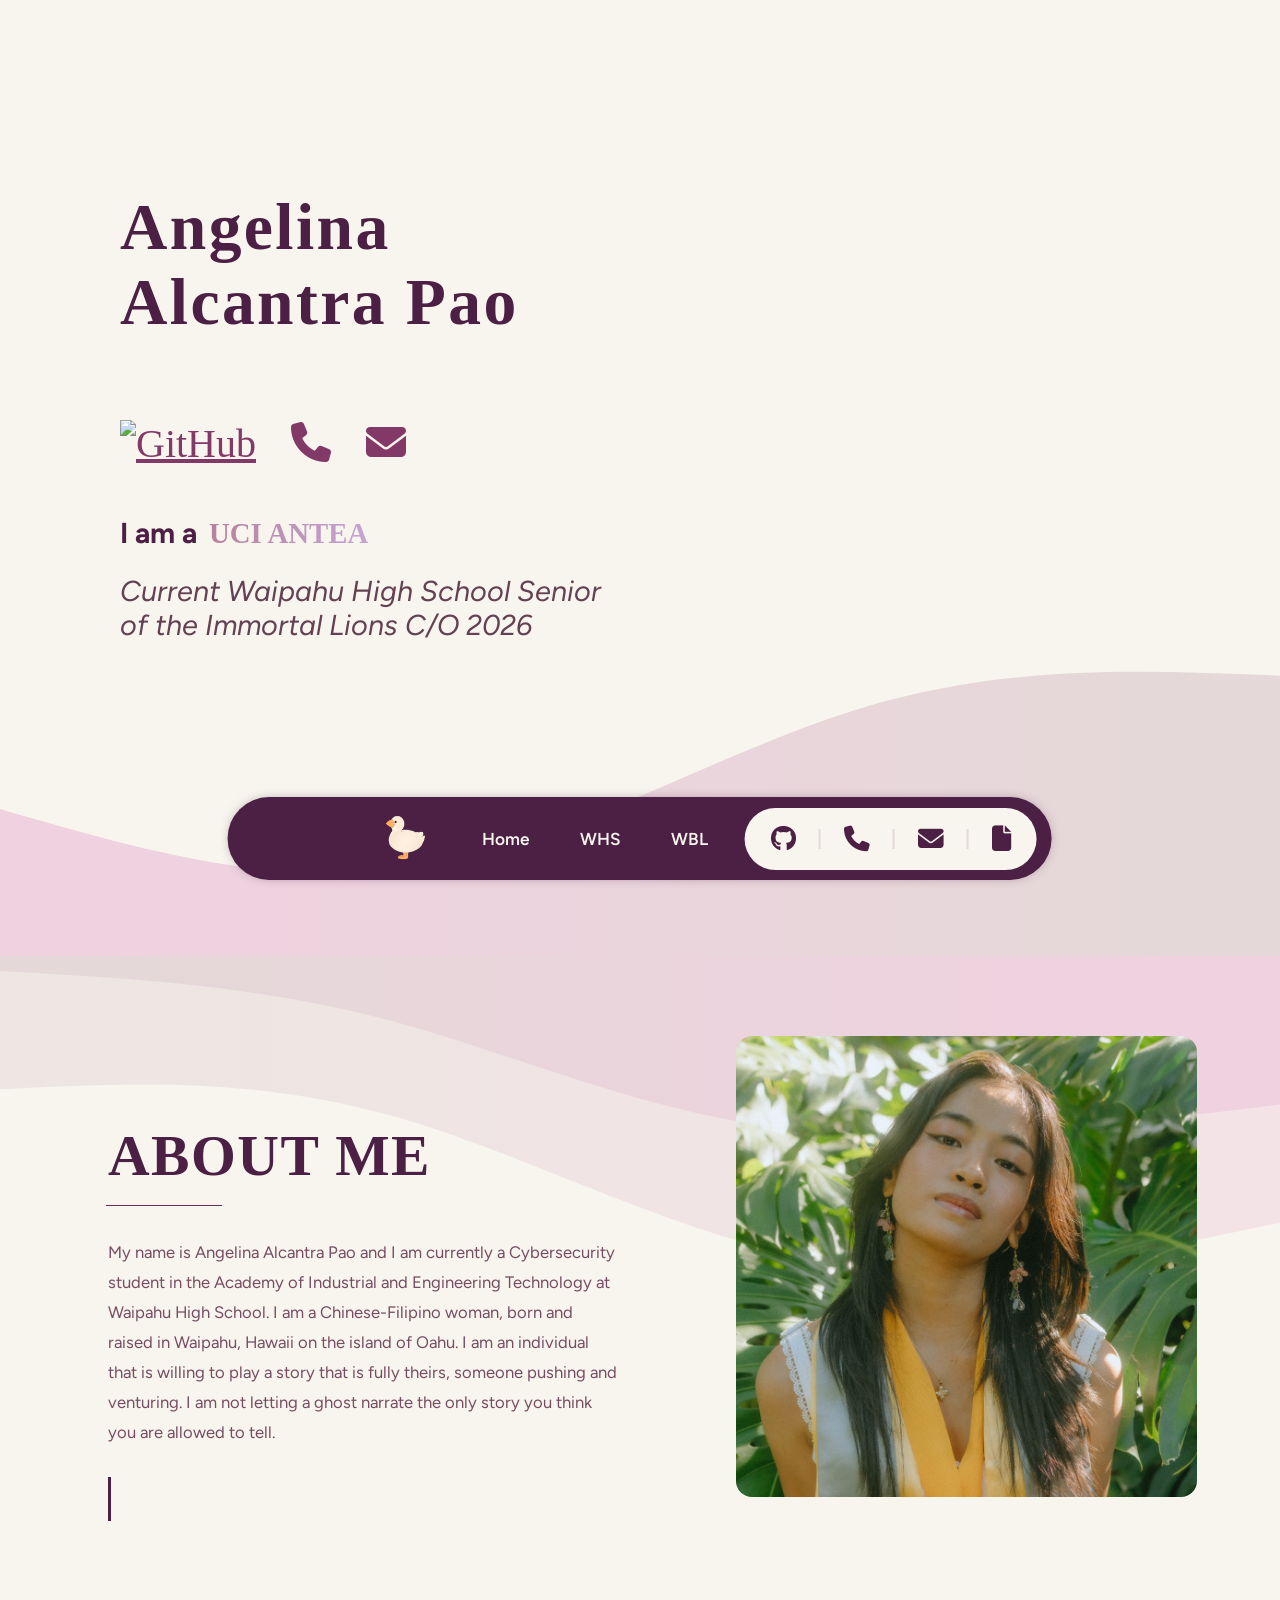
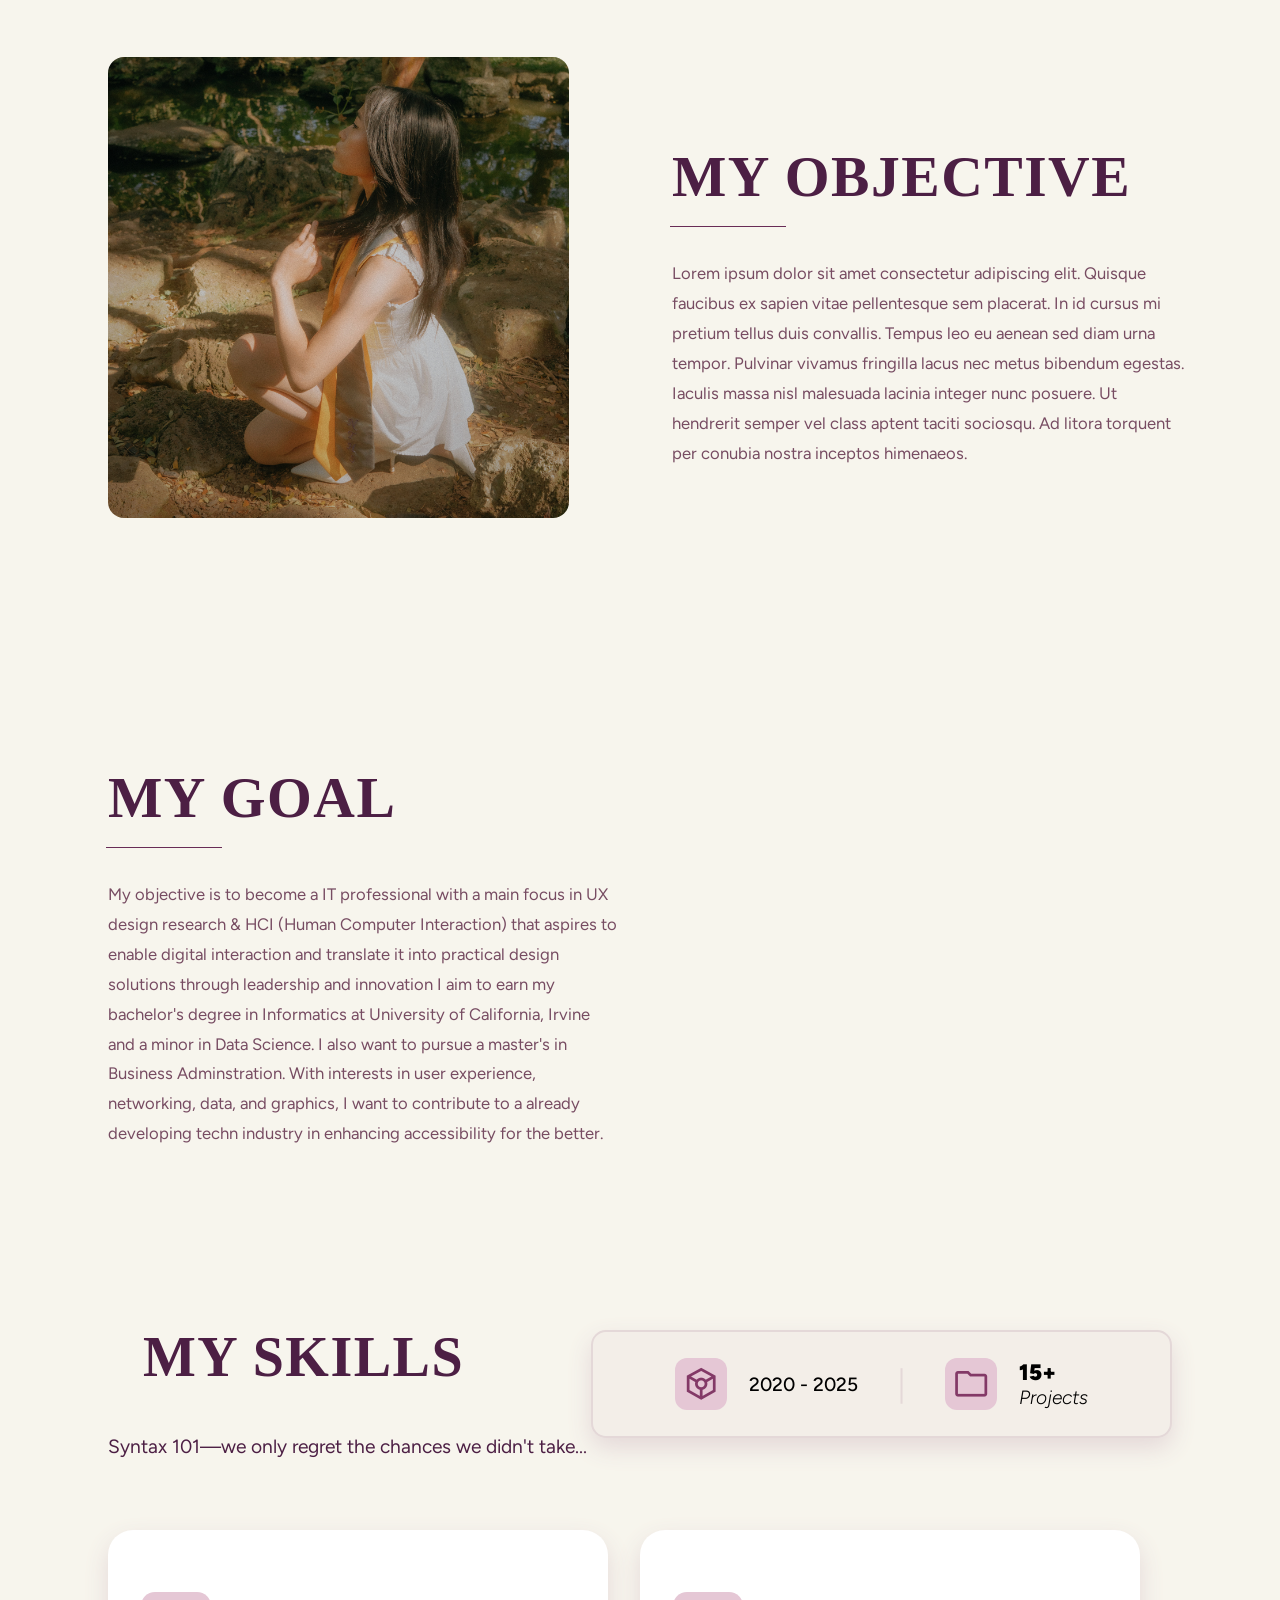
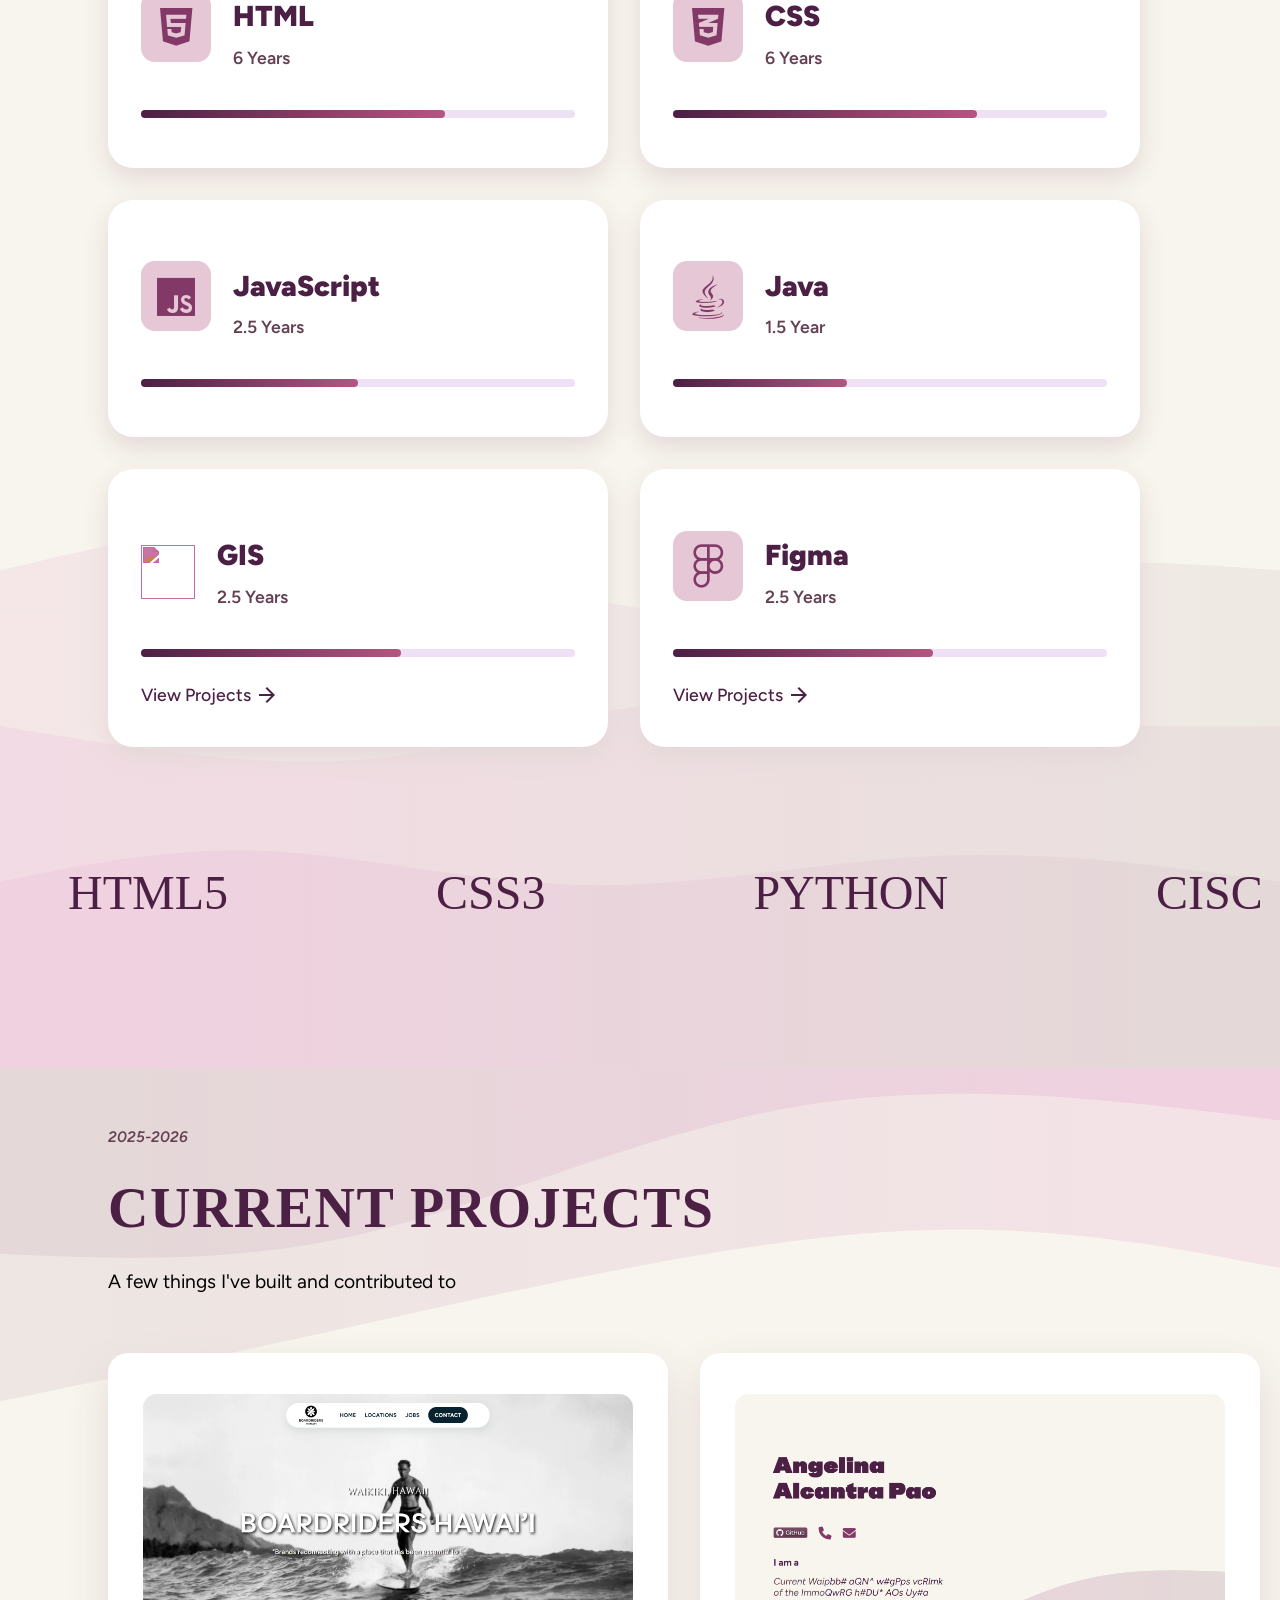
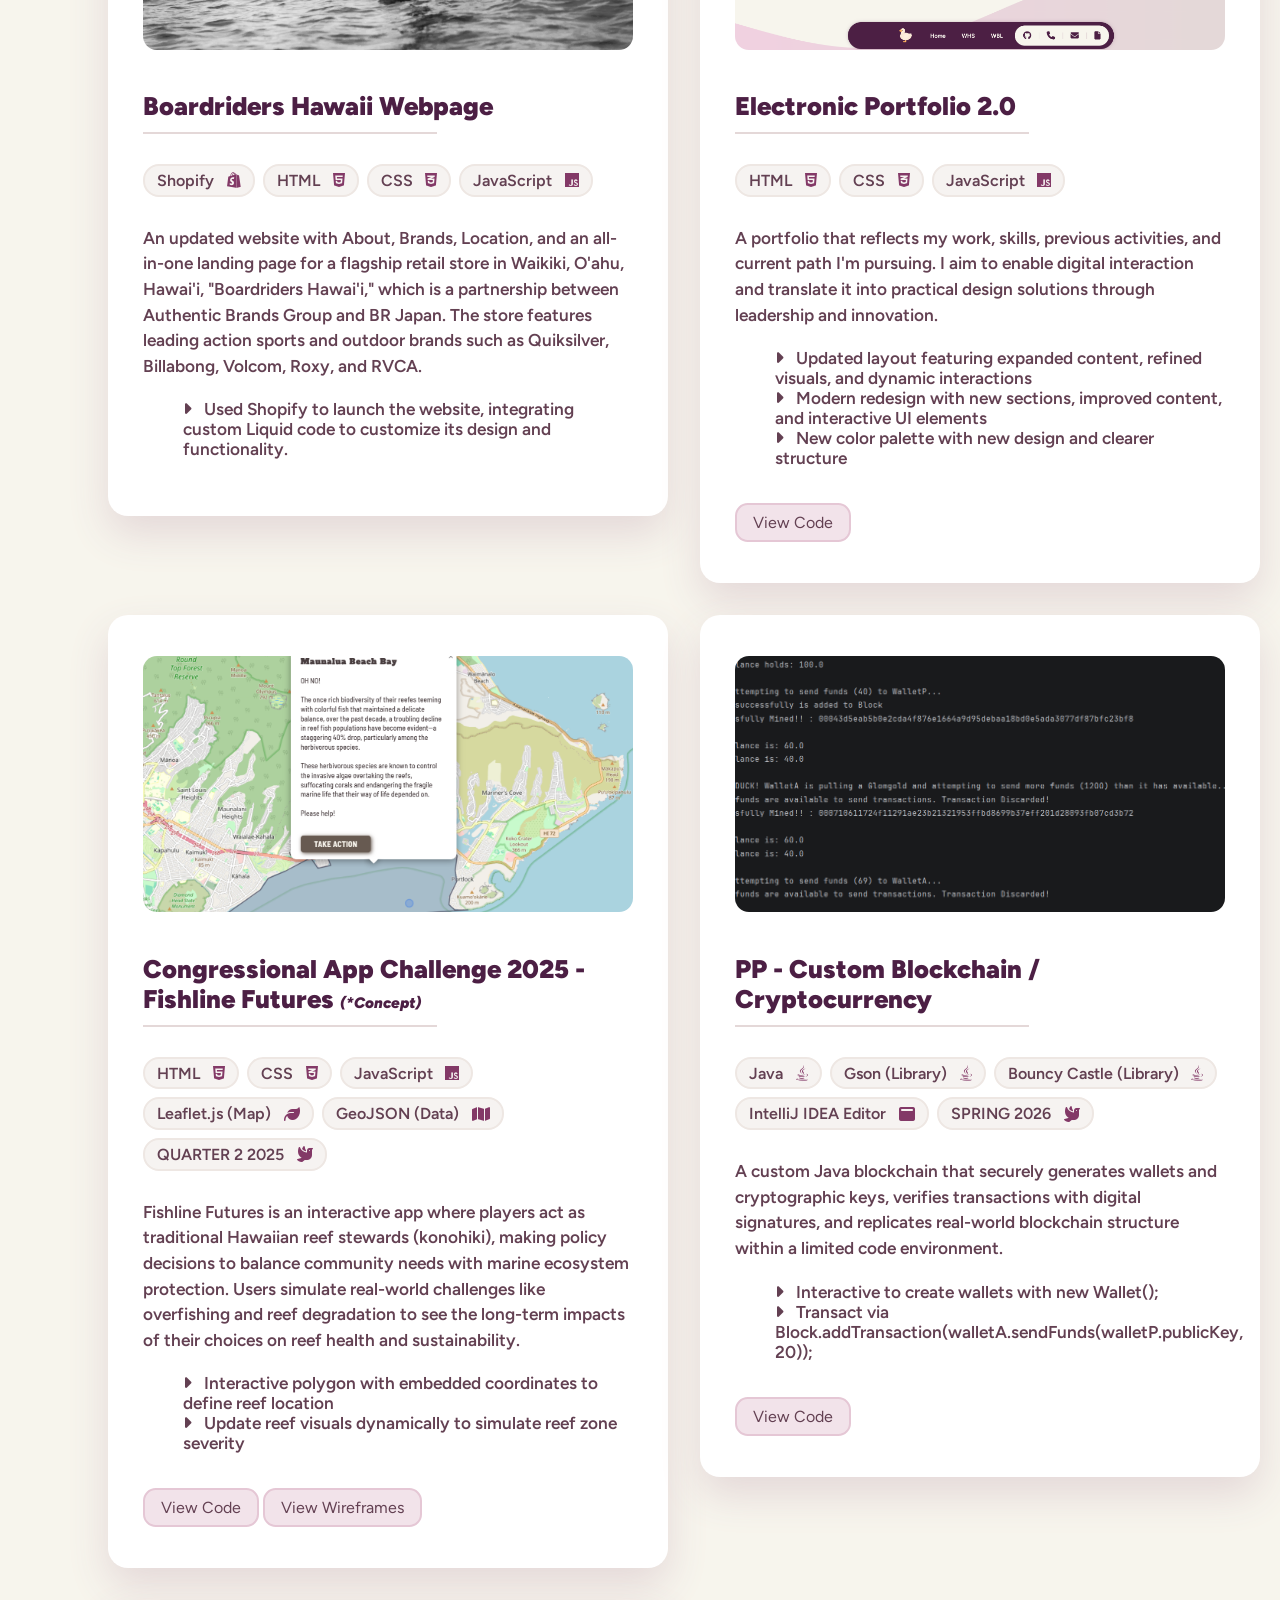
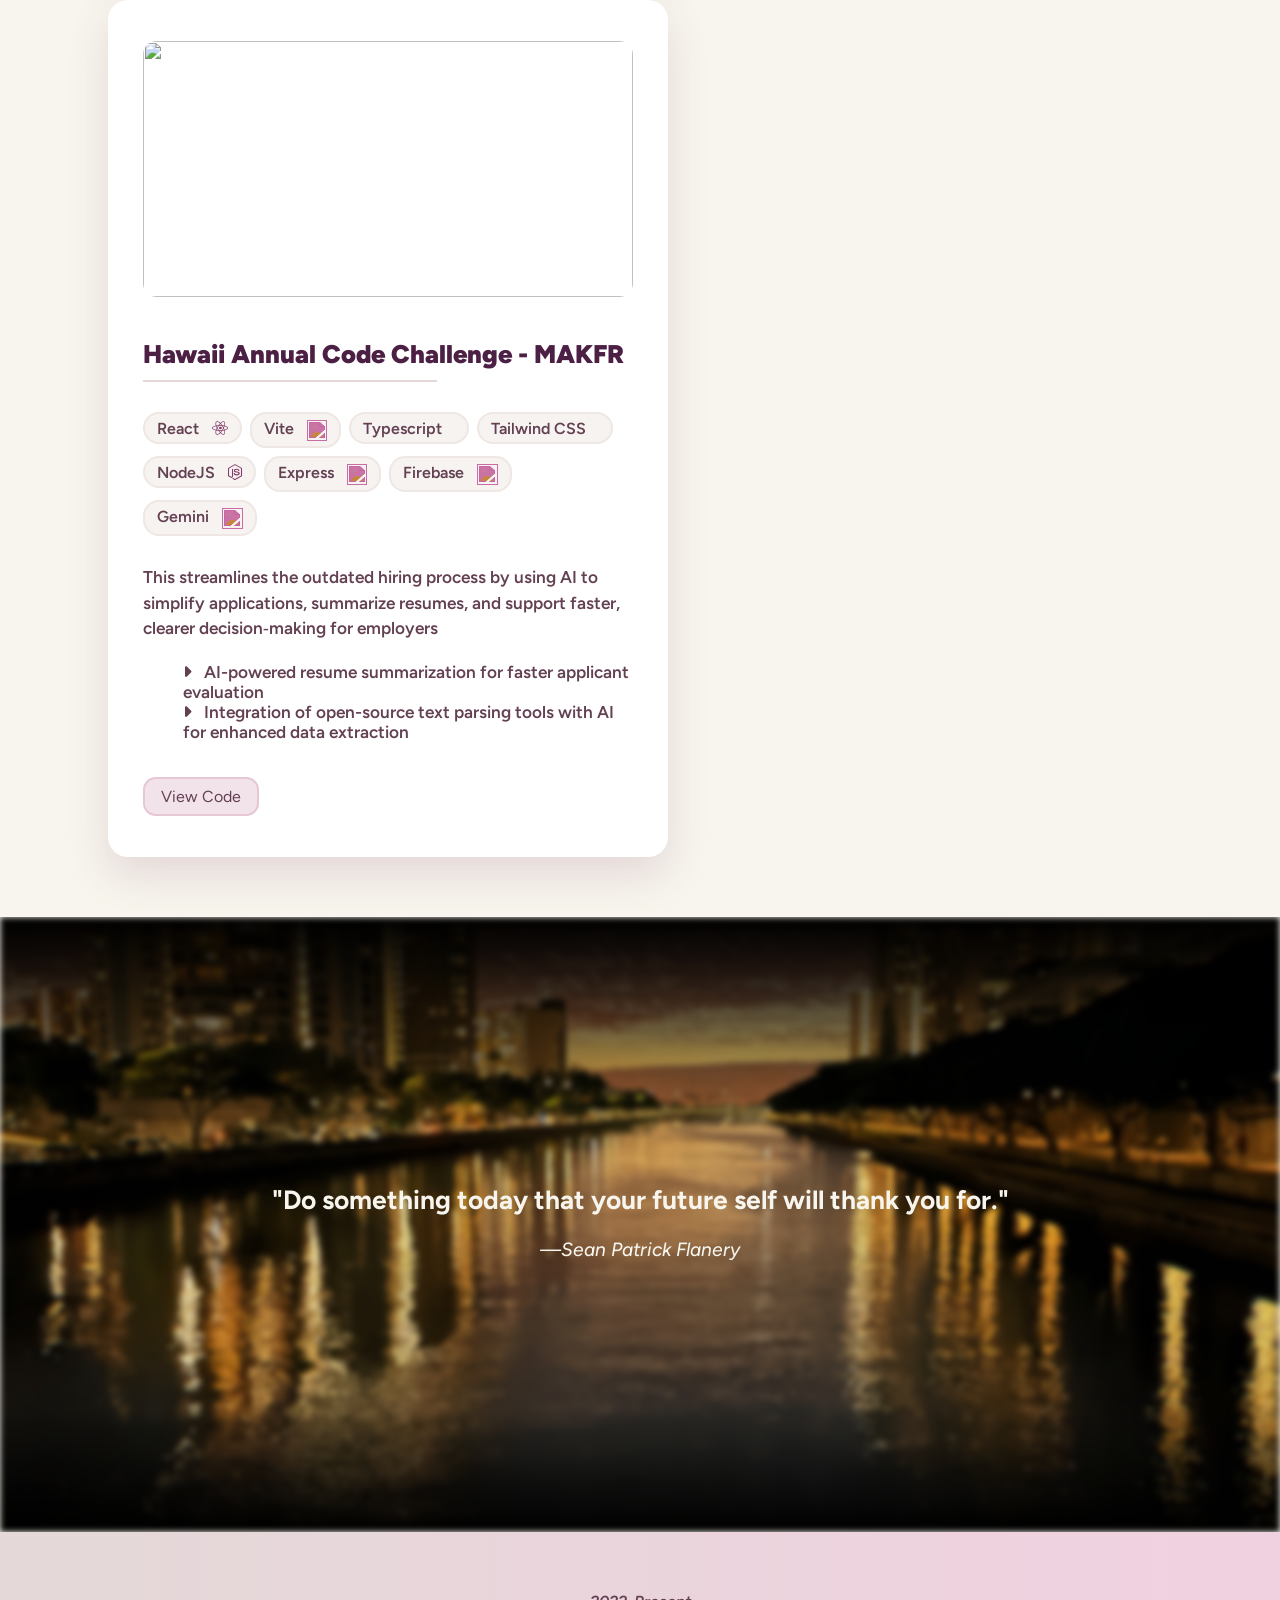
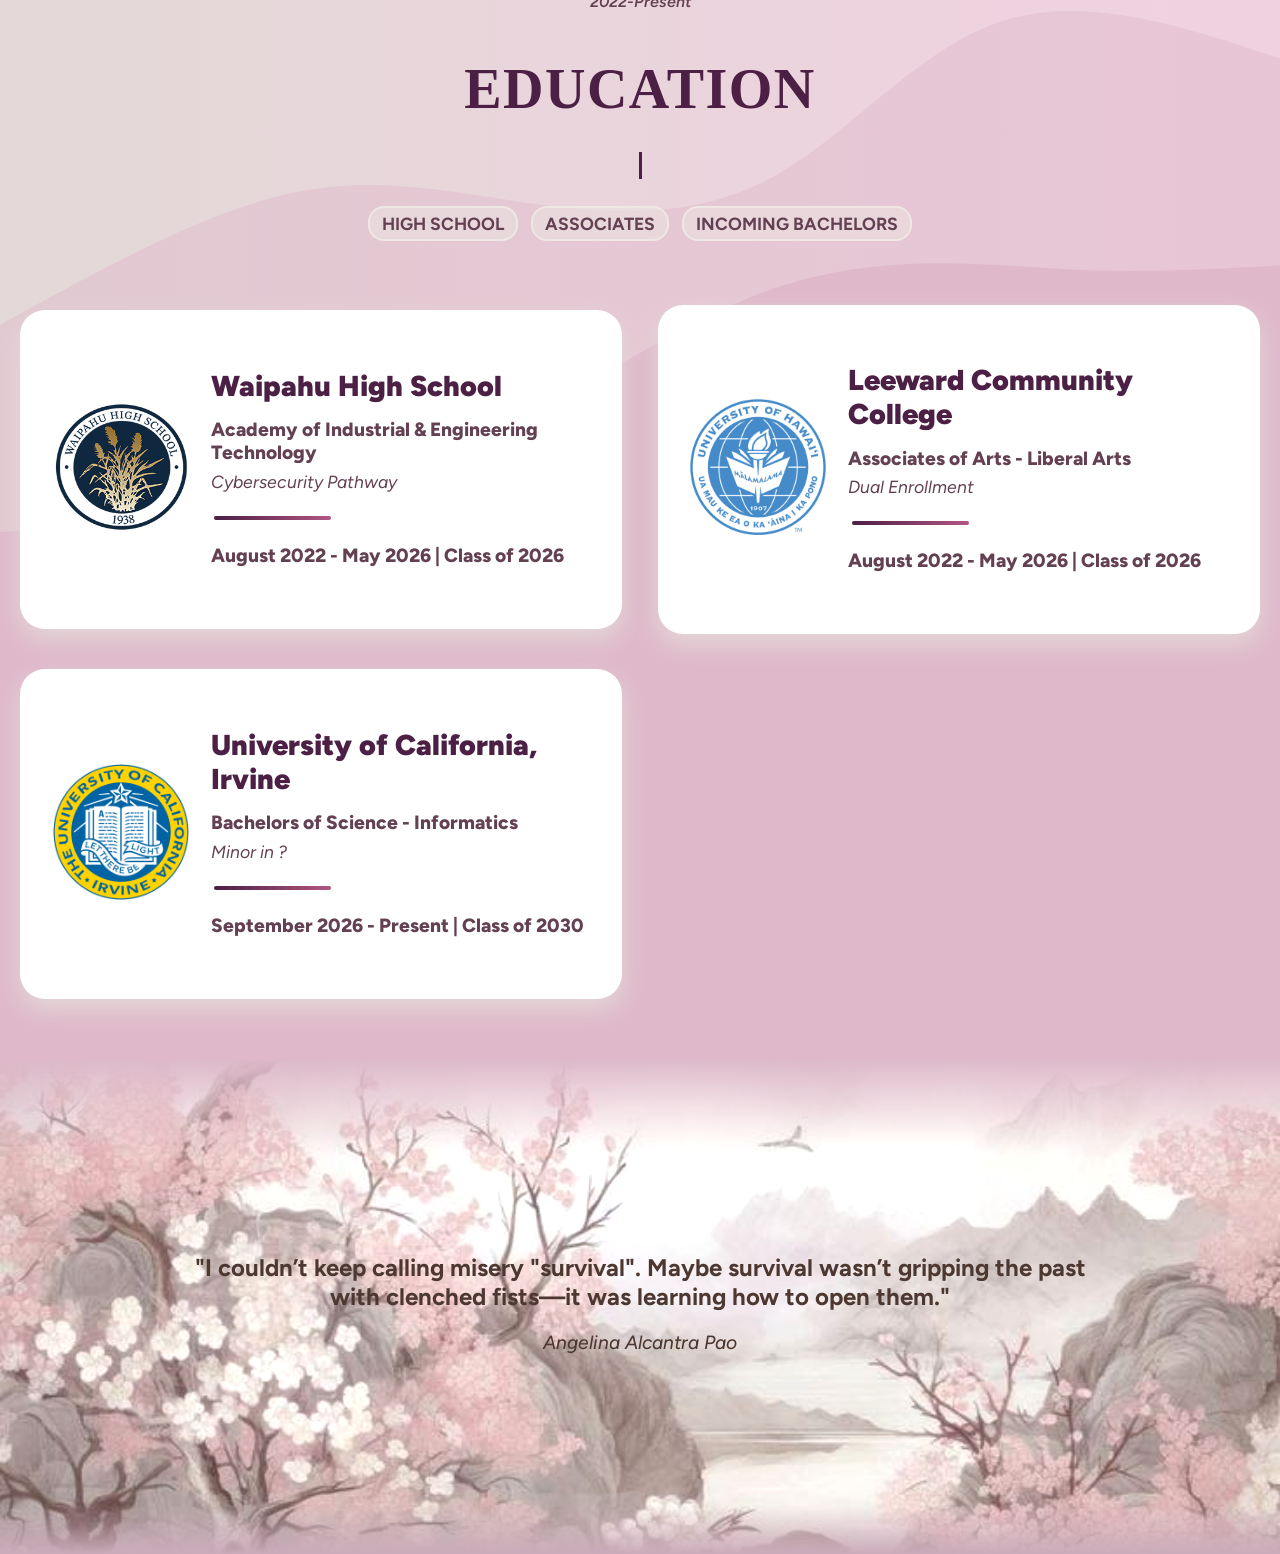
==== commit d6f49ef4: "Update Projects" ====
--- a/index.html
+++ b/index.html
@@ -47,7 +47,7 @@
 					<div class="contact-divider"></div>
 					<a href="https://mail.google.com/mail/?view=cm&fs=1&tf=1&to=aiea.7nglnx@gmail.com" target="_blank" rel="noopener noreferrer" class="contact-icon" title="aiea.7nglnx@gmail.com"><i class="fa-solid fa-envelope"></i></a>
 					<div class="contact-divider"></div>
-					<a href="https://docs.google.com/document/d/1FkTP6e7TiC8RPadERN7tgYGSp9XbB6BeW2BnOM1gdoQ/edit?usp=sharing" target="_blank" rel="noopener noreferrer" class="contact-icon" title="Resume"><i class="fa-solid fa-file"></i></a>
+					<a href="https://docs.google.com/document/d/14S3IBEcbmoMbddGAg5AT4CZe1yCk541S/edit?usp=sharing&ouid=115222558284110272020&rtpof=true&sd=true" target="_blank" rel="noopener noreferrer" class="contact-icon" title="Resume"><i class="fa-solid fa-file"></i></a>
 				</div>
 
 			</div>
@@ -286,6 +286,37 @@
 		</div>
 
 		<div class="projects-row">
+
+			<article class="project-card">
+				<div class="project-content">
+					<div class="project-preview">
+						<a href="https://boardridershawaii.com/">
+							<img class="proj" src="Public/pictures/boardriders.png">
+						</a>
+					</div>
+
+					<div class="project-text"> 
+						<h3 class="project-title">Boardriders Hawaii Webpage</h3>
+
+						<div class="bar"></div>
+						<div class="project-tech">
+							<div class="pill">Shopify<i class="fa-brands fa-shopify" id="project-icon"></i></div>
+							<div class="pill">HTML<i class="fa-brands fa-html5" id="project-icon"></i></div>	
+							<div class="pill">CSS<i class="fa-brands fa-css3-alt" id="project-icon"></i></div>
+							<div class="pill">JavaScript<i class="fa-brands fa-js" id="project-icon"></i></div>	
+						</div>
+
+						<div class="project-info">
+							<p class="project-desc">An updated website with About, Brands, Location, and an all-in-one landing page for a flagship retail store in Waikiki, O'ahu, Hawai'i, "Boardriders Hawai'i," which is a partnership between Authentic Brands Group and BR Japan. The store features leading action sports and outdoor brands such as Quiksilver, Billabong, Volcom, Roxy, and RVCA.
+
+								<ul>	
+				        			<li><em><i class="fa-solid fa-caret-right" id="list-icon"></i></em>Used Shopify to launch the website, integrating custom Liquid code to customize its design and functionality.</li>
+				        		</ul>
+				        	</p>
+						</div>
+					</div>
+				</div>
+			</article>
 			<!-- CARD 1 -->
 			<article class="project-card">
 				<div class="project-content">
